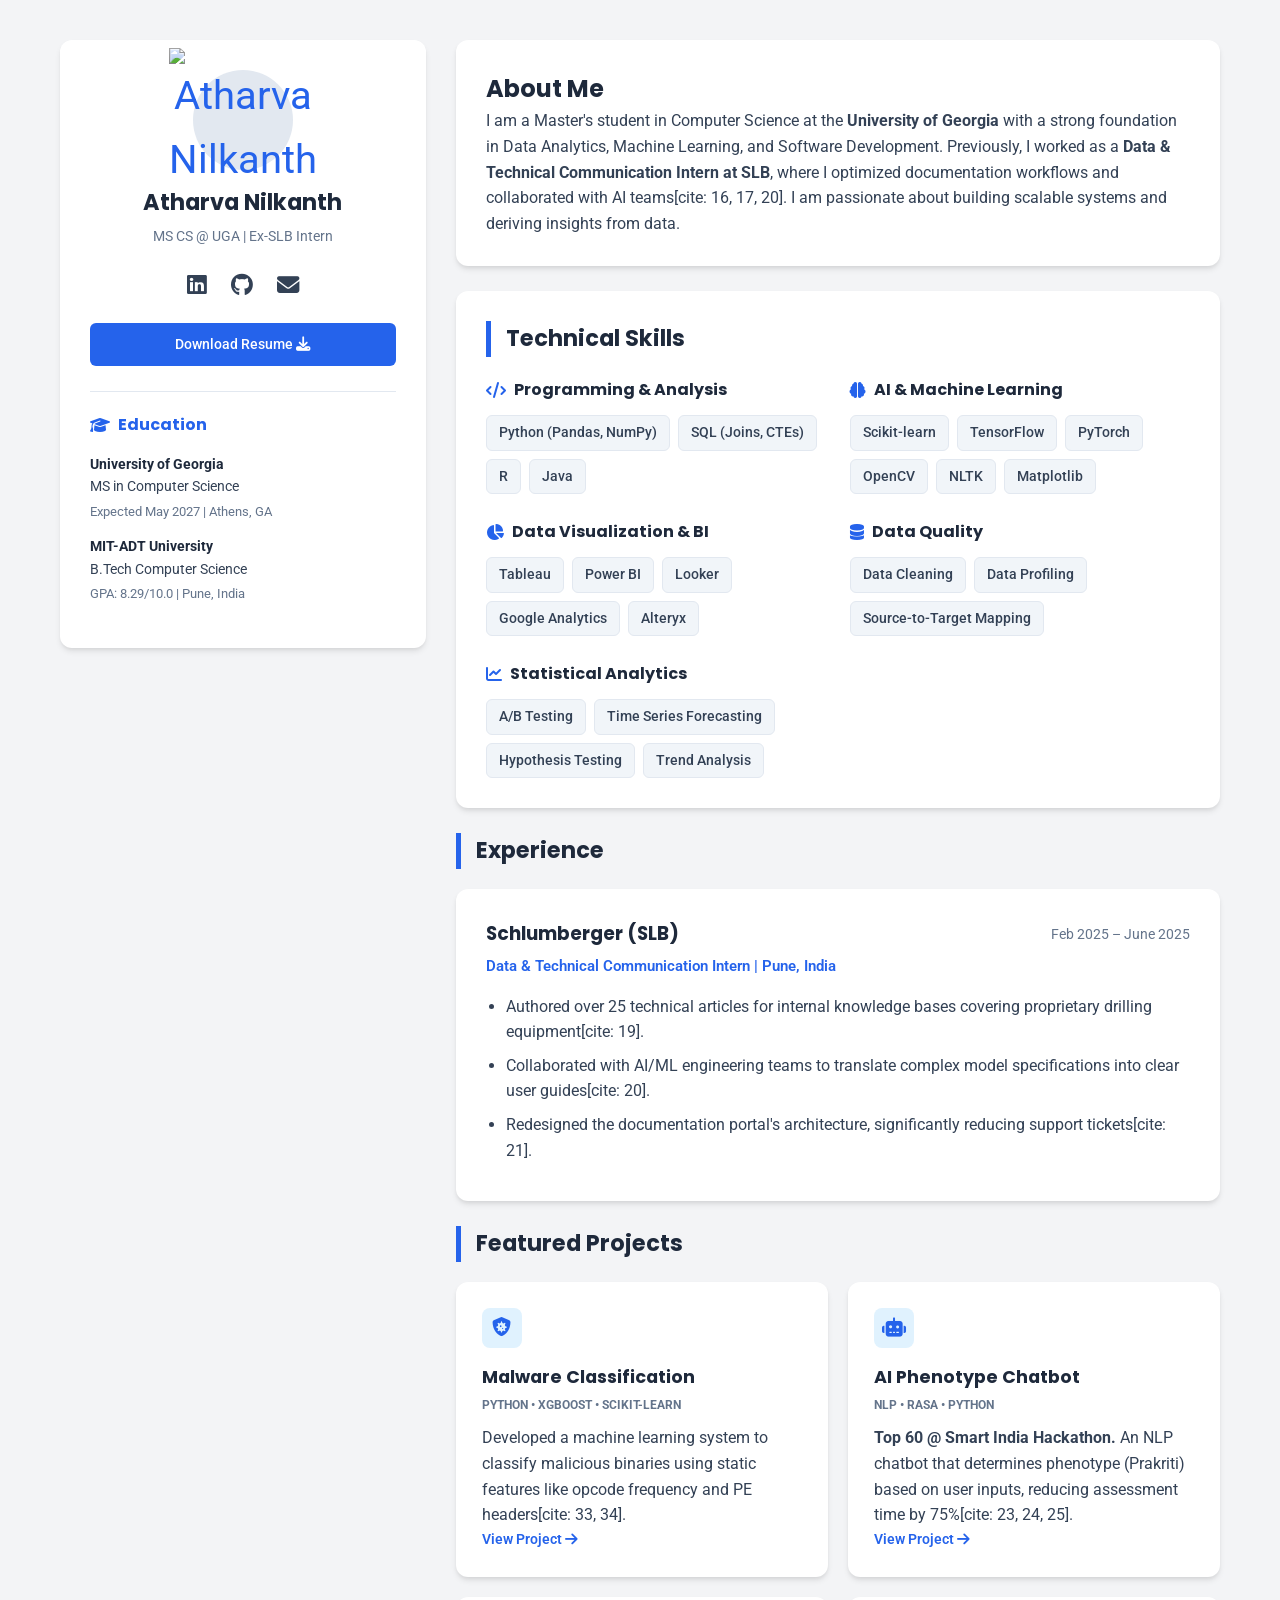
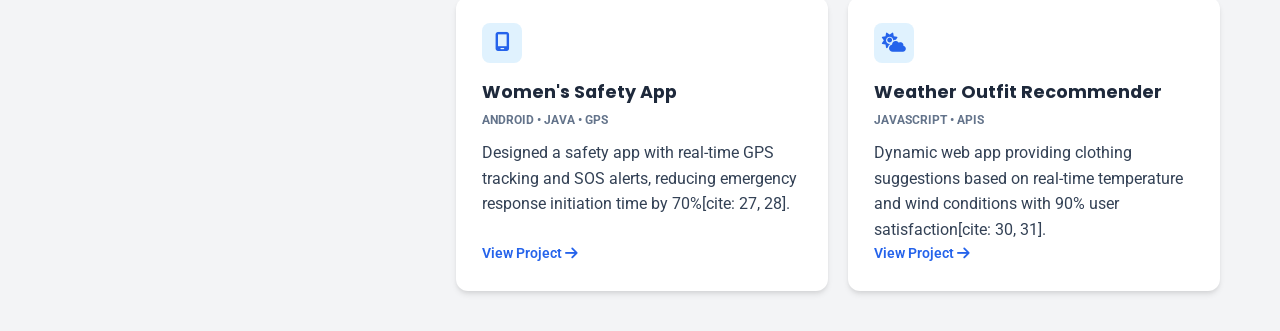
==== index.html @ 00d4e9c2 "Update index.html" ====
<!DOCTYPE html>
<html lang="en">
<head>
    <meta charset="UTF-8">
    <meta name="viewport" content="width=device-width, initial-scale=1.0">
    <title>Atharva Nilkanth | Portfolio</title>
    <link rel="stylesheet" href="style.css">
    <link href="https://fonts.googleapis.com/css2?family=Poppins:wght@400;600;700&family=Roboto:wght@300;400;500&display=swap" rel="stylesheet">
    <link rel="stylesheet" href="https://cdnjs.cloudflare.com/ajax/libs/font-awesome/6.4.0/css/all.min.css">
</head>
<body>

    <div class="main-wrapper">
        
        <aside class="sidebar">
            <div class="profile-header">
                <div class="profile-img-container">
                    <img src="profile.jpg" alt="Atharva Nilkanth">
                </div>
                
                <h1>Atharva Nilkanth</h1>
                <p class="tagline">MS CS @ UGA | Ex-SLB Intern</p>
                
                <div class="social-links">
                    <a href="https://linkedin.com/in/atharva-nilkanth" target="_blank"><i class="fa-brands fa-linkedin"></i></a>
                    <a href="https://github.com/atharvanilkanth" target="_blank"><i class="fa-brands fa-github"></i></a>
                    <a href="mailto:atharvanilkanth@gmail.com"><i class="fa-solid fa-envelope"></i></a>
                </div>
                
                <a href="resume.pdf" class="btn btn-primary" target="_blank">Download Resume <i class="fa-solid fa-download"></i></a>
            </div>

            <div class="sidebar-section">
                <h3><i class="fa-solid fa-graduation-cap"></i> Education</h3>
                <div class="edu-item">
                    <strong>University of Georgia</strong>
                    <p>MS in Computer Science</p>
                    <small>Expected May 2027 | Athens, GA</small>
                </div>
                <div class="edu-item">
                    <strong>MIT-ADT University</strong>
                    <p>B.Tech Computer Science</p>
                    <small>GPA: 8.29/10.0 | Pune, India</small>
                </div>
            </div>
        </aside>

        <main class="content">
            
            <section id="about" class="card">
                <h2>About Me</h2>
                <p>
                    I am a Master's student in Computer Science at the <strong>University of Georgia</strong> with a strong foundation in Data Analytics, Machine Learning, and Software Development. 
                    Previously, I worked as a <strong>Data & Technical Communication Intern at SLB</strong>, where I optimized documentation workflows and collaborated with AI teams[cite: 16, 17, 20].
                    I am passionate about building scalable systems and deriving insights from data.
                </p>
            </section>

            <section id="skills" class="card">
                <h2 class="section-heading">Technical Skills</h2>
                <div class="skills-grid">
                    
                    <div class="skill-group">
                        <h3><i class="fa-solid fa-code"></i> Programming & Analysis</h3>
                        <div class="skill-tags">
                            <span>Python (Pandas, NumPy)</span>
                            <span>SQL (Joins, CTEs)</span>
                            <span>R</span>
                            <span>Java</span>
                        </div>
                    </div>

                    <div class="skill-group">
                        <h3><i class="fa-solid fa-brain"></i> AI & Machine Learning</h3>
                        <div class="skill-tags">
                            <span>Scikit-learn</span>
                            <span>TensorFlow</span>
                            <span>PyTorch</span>
                            <span>OpenCV</span>
                            <span>NLTK</span>
                            <span>Matplotlib</span>
                        </div>
                    </div>

                    <div class="skill-group">
                        <h3><i class="fa-solid fa-chart-pie"></i> Data Visualization & BI</h3>
                        <div class="skill-tags">
                            <span>Tableau</span>
                            <span>Power BI</span>
                            <span>Looker</span>
                            <span>Google Analytics</span>
                            <span>Alteryx</span>
                        </div>
                    </div>

                    <div class="skill-group">
                        <h3><i class="fa-solid fa-database"></i> Data Quality</h3>
                        <div class="skill-tags">
                            <span>Data Cleaning</span>
                            <span>Data Profiling</span>
                            <span>Source-to-Target Mapping</span>
                        </div>
                    </div>

                    <div class="skill-group">
                        <h3><i class="fa-solid fa-chart-line"></i> Statistical Analytics</h3>
                        <div class="skill-tags">
                            <span>A/B Testing</span>
                            <span>Time Series Forecasting</span>
                            <span>Hypothesis Testing</span>
                            <span>Trend Analysis</span>
                        </div>
                    </div>

                </div>
            </section>

            <section id="experience">
                <h2 class="section-heading">Experience</h2>
                <div class="card experience-card">
                    <div class="exp-header">
                        <h3>Schlumberger (SLB)</h3>
                        <span class="date">Feb 2025 – June 2025</span>
                    </div>
                    <p class="role">Data & Technical Communication Intern | Pune, India</p>
                    <ul class="exp-list">
                        <li>Authored over 25 technical articles for internal knowledge bases covering proprietary drilling equipment[cite: 19].</li>
                        <li>Collaborated with AI/ML engineering teams to translate complex model specifications into clear user guides[cite: 20].</li>
                        <li>Redesigned the documentation portal's architecture, significantly reducing support tickets[cite: 21].</li>
                    </ul>
                </div>
            </section>

            <section id="projects">
                <h2 class="section-heading">Featured Projects</h2>
                <div class="projects-grid">
                    
                    <div class="card project-card">
                        <div class="project-icon"><i class="fa-solid fa-shield-virus"></i></div>
                        <h3>Malware Classification</h3>
                        <p class="tech">Python • XGBoost • Scikit-Learn</p>
                        <p>Developed a machine learning system to classify malicious binaries using static features like opcode frequency and PE headers[cite: 33, 34].</p>
                        <a href="https://github.com/atharvanilkanth" target="_blank" class="project-link">View Project <i class="fa-solid fa-arrow-right"></i></a>
                    </div>

                    <div class="card project-card">
                        <div class="project-icon"><i class="fa-solid fa-robot"></i></div>
                        <h3>AI Phenotype Chatbot</h3>
                        <p class="tech">NLP • RASA • Python</p>
                        <p><strong>Top 60 @ Smart India Hackathon.</strong> An NLP chatbot that determines phenotype (Prakriti) based on user inputs, reducing assessment time by 75%[cite: 23, 24, 25].</p>
                        <a href="https://github.com/atharvanilkanth" target="_blank" class="project-link">View Project <i class="fa-solid fa-arrow-right"></i></a>
                    </div>

                    <div class="card project-card">
                        <div class="project-icon"><i class="fa-solid fa-mobile-screen"></i></div>
                        <h3>Women's Safety App</h3>
                        <p class="tech">Android • Java • GPS</p>
                        <p>Designed a safety app with real-time GPS tracking and SOS alerts, reducing emergency response initiation time by 70%[cite: 27, 28].</p>
                        <a href="https://github.com/atharvanilkanth" target="_blank" class="project-link">View Project <i class="fa-solid fa-arrow-right"></i></a>
                    </div>

                    <div class="card project-card">
                        <div class="project-icon"><i class="fa-solid fa-cloud-sun"></i></div>
                        <h3>Weather Outfit Recommender</h3>
                        <p class="tech">JavaScript • APIs</p>
                        <p>Dynamic web app providing clothing suggestions based on real-time temperature and wind conditions with 90% user satisfaction[cite: 30, 31].</p>
                        <a href="https://github.com/atharvanilkanth" target="_blank" class="project-link">View Project <i class="fa-solid fa-arrow-right"></i></a>
                    </div>

                </div>
            </section>

        </main>
    </div>

</body>
</html>
---- style.css ----
/* --- RESET & VARIABLES --- */
:root {
    --primary: #2563eb;       /* Professional Blue */
    --secondary: #1e293b;     /* Dark Slate Text */
    --bg-body: #f3f4f6;       /* Light Grey Background */
    --bg-card: #ffffff;       /* White Cards */
    --text-main: #334155;     /* Dark Grey Text */
    --text-light: #64748b;    /* Light Grey Text */
    --shadow: 0 4px 6px -1px rgba(0, 0, 0, 0.1), 0 2px 4px -1px rgba(0, 0, 0, 0.06);
}

* { margin: 0; padding: 0; box-sizing: border-box; }

body {
    font-family: 'Roboto', sans-serif;
    background-color: var(--bg-body);
    color: var(--text-main);
    line-height: 1.6;
}

h1, h2, h3 { font-family: 'Poppins', sans-serif; color: var(--secondary); }

/* --- LAYOUT --- */
.main-wrapper {
    display: flex;
    max-width: 1200px;
    margin: 40px auto;
    gap: 30px;
    padding: 0 20px;
}

/* --- SIDEBAR --- */
.sidebar {
    flex: 1;
    min-width: 280px;
    background: var(--bg-card);
    padding: 30px;
    border-radius: 12px;
    box-shadow: var(--shadow);
    height: fit-content;
    text-align: center;
    position: sticky; top: 40px;
}

.profile-img-container {
    width: 100px; height: 100px;
    background: #e2e8f0; border-radius: 50%;
    margin: 0 auto 15px;
    display: flex; align-items: center; justify-content: center;
    font-size: 2.5rem; color: var(--primary);
}

.sidebar h1 { font-size: 1.4rem; margin-bottom: 5px; }
.tagline { color: var(--text-light); font-size: 0.85rem; margin-bottom: 20px; }

.social-links { margin-bottom: 20px; }
.social-links a { color: var(--text-main); font-size: 1.4rem; margin: 0 10px; transition: 0.3s; }
.social-links a:hover { color: var(--primary); }

.btn-primary {
    display: inline-block; background: var(--primary); color: white;
    padding: 10px 20px; border-radius: 6px; text-decoration: none;
    font-weight: 500; font-size: 0.9rem; width: 100%; transition: 0.3s;
}
.btn-primary:hover { background: #1d4ed8; }

.sidebar-section { margin-top: 25px; text-align: left; border-top: 1px solid #e2e8f0; padding-top: 20px; }
.sidebar-section h3 { font-size: 1rem; margin-bottom: 15px; display: flex; align-items: center; gap: 8px; color: var(--primary); }

.edu-item { margin-bottom: 12px; }
.edu-item strong { display: block; color: var(--secondary); font-size: 0.9rem; }
.edu-item p { font-size: 0.85rem; margin-bottom: 0; }
.edu-item small { color: var(--text-light); font-size: 0.8rem; }

/* --- MAIN CONTENT --- */
.content { flex: 2.5; display: flex; flex-direction: column; gap: 25px; }

.card {
    background: var(--bg-card); padding: 30px;
    border-radius: 12px; box-shadow: var(--shadow);
}

.section-heading {
    font-size: 1.4rem; margin-bottom: 20px;
    border-left: 5px solid var(--primary); padding-left: 15px;
}

/* --- NEW SKILLS GRID --- */
.skills-grid {
    display: grid;
    grid-template-columns: repeat(auto-fit, minmax(280px, 1fr));
    gap: 25px;
}

.skill-group h3 { font-size: 1rem; margin-bottom: 12px; display: flex; align-items: center; gap: 8px; color: var(--secondary); }
.skill-group h3 i { color: var(--primary); }

.skill-tags { display: flex; flex-wrap: wrap; gap: 8px; }
.skill-tags span {
    background: #f1f5f9;
    color: #334155;
    padding: 6px 12px;
    border-radius: 6px;
    font-size: 0.85rem;
    font-weight: 500;
    border: 1px solid #e2e8f0;
}

/* EXPERIENCE */
.exp-header { display: flex; justify-content: space-between; align-items: center; margin-bottom: 5px; }
.role { color: var(--primary); font-weight: 600; font-size: 0.95rem; margin-bottom: 15px; }
.exp-list { padding-left: 20px; color: var(--text-main); }
.exp-list li { margin-bottom: 8px; }
.date { font-size: 0.9rem; color: var(--text-light); }

/* PROJECTS */
.projects-grid { display: grid; grid-template-columns: repeat(auto-fit, minmax(280px, 1fr)); gap: 20px; }
.project-card {
    padding: 25px; display: flex; flex-direction: column;
    align-items: flex-start; transition: transform 0.3s ease;
    border: 1px solid transparent;
}
.project-card:hover { transform: translateY(-3px); border-color: var(--primary); }
.project-icon {
    width: 40px; height: 40px; background: #e0f2fe;
    color: var(--primary); border-radius: 8px;
    display: flex; align-items: center; justify-content: center;
    font-size: 1.2rem; margin-bottom: 15px;
}
.project-card h3 { font-size: 1.1rem; margin-bottom: 5px; }
.project-card .tech { font-size: 0.75rem; color: var(--text-light); text-transform: uppercase; font-weight: bold; margin-bottom: 10px; }
.project-link { font-size: 0.9rem; color: var(--primary); text-decoration: none; font-weight: 600; margin-top: auto; }
.project-link:hover { text-decoration: underline; }

/* RESPONSIVE */
@media (max-width: 768px) {
    .main-wrapper { flex-direction: column; margin: 20px; }
    .sidebar { position: relative; }
    .exp-header { flex-direction: column; align-items: flex-start; }
}
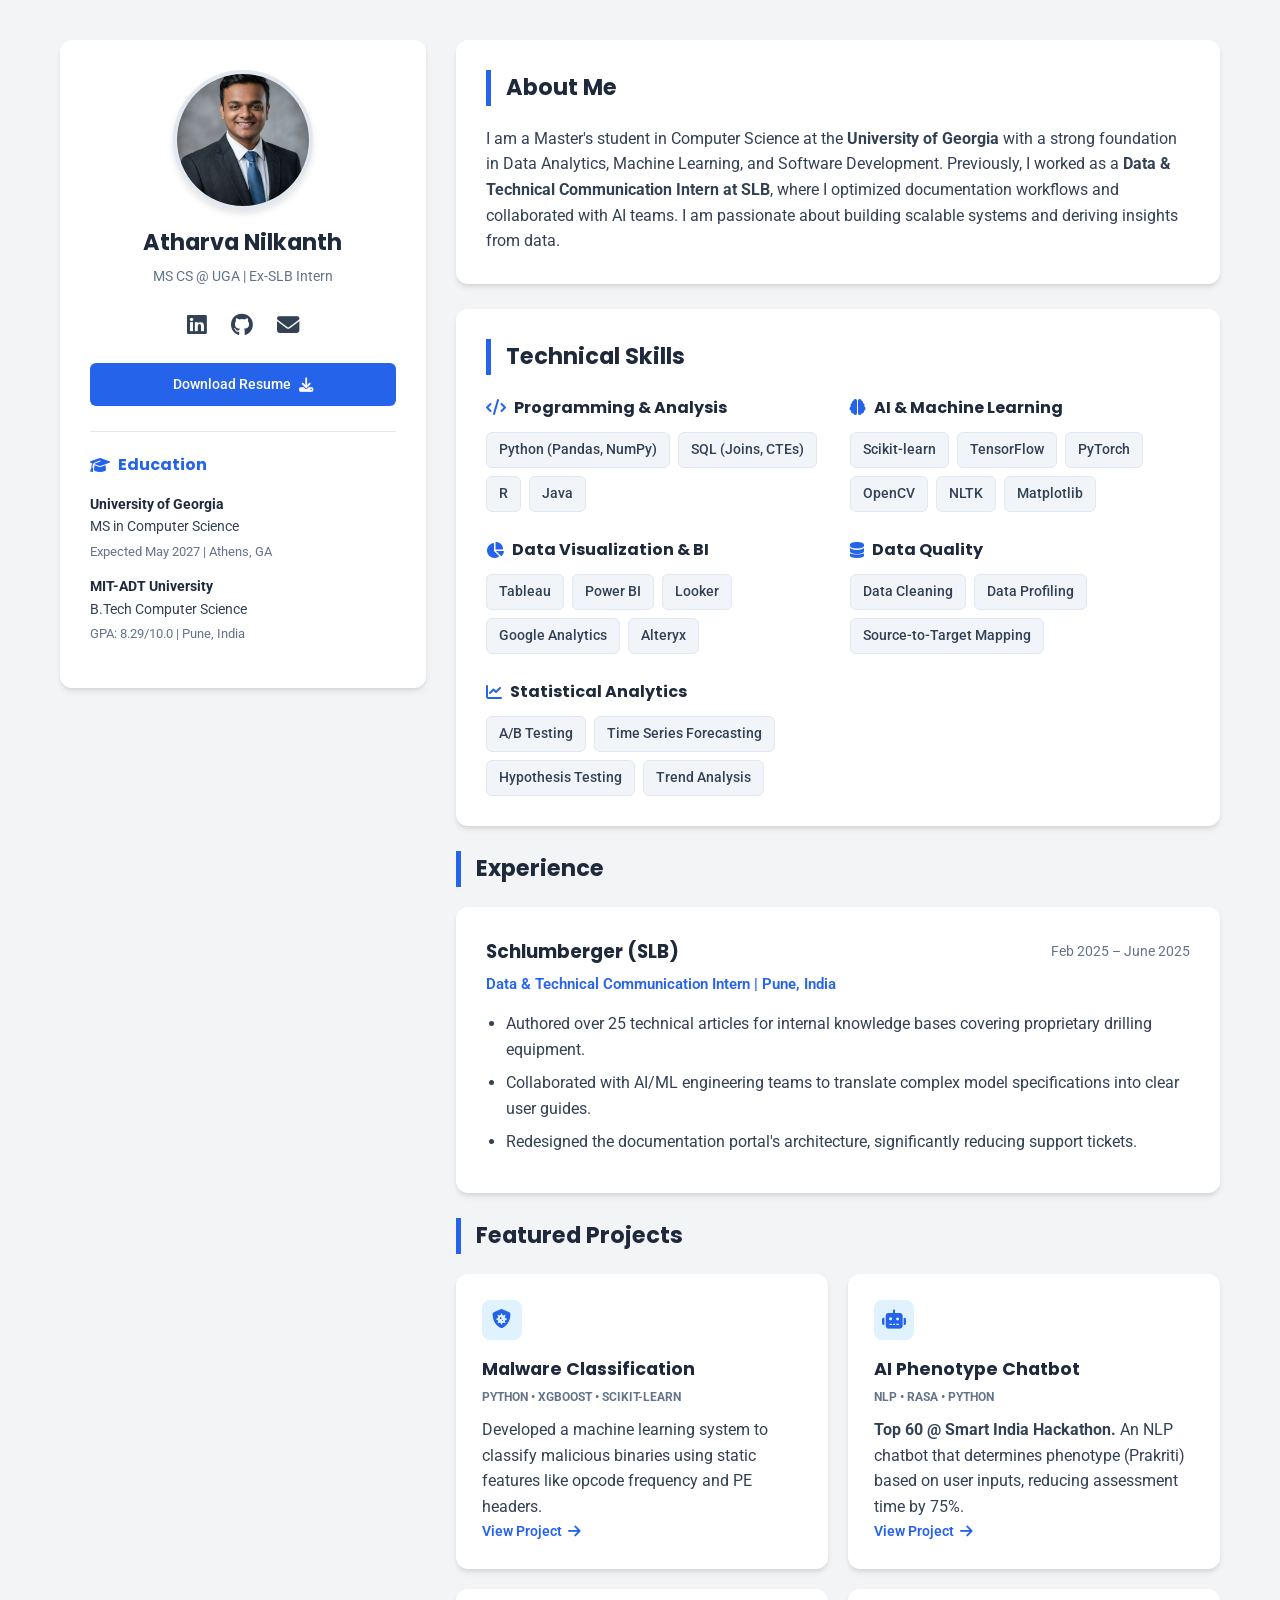
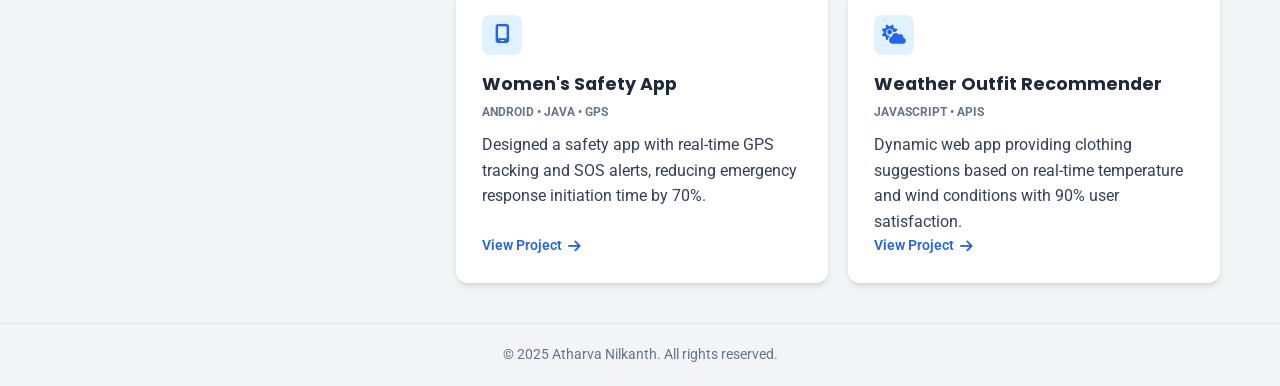
==== commit 7ea2e10b: "Modernize site: accessibility, semantics, CSS variables, responsive layout, remove citation artifact" ====
--- a/index.html
+++ b/index.html
@@ -3,35 +3,48 @@
 <head>
     <meta charset="UTF-8">
     <meta name="viewport" content="width=device-width, initial-scale=1.0">
+    <meta name="description" content="Atharva Nilkanth – MS CS student at UGA with expertise in Data Analytics, Machine Learning, and Software Development.">
     <title>Atharva Nilkanth | Portfolio</title>
     <link rel="stylesheet" href="style.css">
+    <link rel="preconnect" href="https://fonts.googleapis.com">
+    <link rel="preconnect" href="https://fonts.gstatic.com" crossorigin>
     <link href="https://fonts.googleapis.com/css2?family=Poppins:wght@400;600;700&family=Roboto:wght@300;400;500&display=swap" rel="stylesheet">
     <link rel="stylesheet" href="https://cdnjs.cloudflare.com/ajax/libs/font-awesome/6.4.0/css/all.min.css">
 </head>
 <body>
 
+    <a href="#main-content" class="skip-link">Skip to main content</a>
+
     <div class="main-wrapper">
-        
-        <aside class="sidebar">
+
+        <aside class="sidebar" aria-label="Profile and education">
             <div class="profile-header">
                 <div class="profile-img-container">
-                    <img src="profile.jpg" alt="Atharva Nilkanth">
-                </div>
-                
+                    <img src="profile.jpg" alt="Atharva Nilkanth – profile photo">
+                </div>
+
                 <h1>Atharva Nilkanth</h1>
                 <p class="tagline">MS CS @ UGA | Ex-SLB Intern</p>
-                
+
                 <div class="social-links">
-                    <a href="https://linkedin.com/in/atharva-nilkanth" target="_blank"><i class="fa-brands fa-linkedin"></i></a>
-                    <a href="https://github.com/atharvanilkanth" target="_blank"><i class="fa-brands fa-github"></i></a>
-                    <a href="mailto:atharvanilkanth@gmail.com"><i class="fa-solid fa-envelope"></i></a>
-                </div>
-                
-                <a href="resume.pdf" class="btn btn-primary" target="_blank">Download Resume <i class="fa-solid fa-download"></i></a>
+                    <a href="https://linkedin.com/in/atharva-nilkanth" target="_blank" rel="noopener noreferrer" aria-label="LinkedIn profile">
+                        <i class="fa-brands fa-linkedin" aria-hidden="true"></i>
+                    </a>
+                    <a href="https://github.com/atharvanilkanth" target="_blank" rel="noopener noreferrer" aria-label="GitHub profile">
+                        <i class="fa-brands fa-github" aria-hidden="true"></i>
+                    </a>
+                    <a href="mailto:atharvanilkanth@gmail.com" aria-label="Send email to atharvanilkanth@gmail.com">
+                        <i class="fa-solid fa-envelope" aria-hidden="true"></i>
+                    </a>
+                </div>
+
+                <a href="resume.pdf" class="btn btn-primary" target="_blank" rel="noopener noreferrer">
+                    Download Resume <i class="fa-solid fa-download" aria-hidden="true"></i>
+                </a>
             </div>
 
             <div class="sidebar-section">
-                <h3><i class="fa-solid fa-graduation-cap"></i> Education</h3>
+                <h2><i class="fa-solid fa-graduation-cap" aria-hidden="true"></i> Education</h2>
                 <div class="edu-item">
                     <strong>University of Georgia</strong>
                     <p>MS in Computer Science</p>
@@ -45,23 +58,25 @@
             </div>
         </aside>
 
-        <main class="content">
-            
-            <section id="about" class="card">
-                <h2>About Me</h2>
+        <main class="content" id="main-content">
+
+            <section id="about" class="card" aria-labelledby="about-heading">
+                <h2 id="about-heading" class="section-heading">About Me</h2>
                 <p>
-                    I am a Master's student in Computer Science at the <strong>University of Georgia</strong> with a strong foundation in Data Analytics, Machine Learning, and Software Development. 
-                    Previously, I worked as a <strong>Data & Technical Communication Intern at SLB</strong>, where I optimized documentation workflows and collaborated with AI teams[cite: 16, 17, 20].
+                    I am a Master's student in Computer Science at the <strong>University of Georgia</strong> with a strong
+                    foundation in Data Analytics, Machine Learning, and Software Development.
+                    Previously, I worked as a <strong>Data &amp; Technical Communication Intern at SLB</strong>, where I
+                    optimized documentation workflows and collaborated with AI teams.
                     I am passionate about building scalable systems and deriving insights from data.
                 </p>
             </section>
 
-            <section id="skills" class="card">
-                <h2 class="section-heading">Technical Skills</h2>
+            <section id="skills" class="card" aria-labelledby="skills-heading">
+                <h2 id="skills-heading" class="section-heading">Technical Skills</h2>
                 <div class="skills-grid">
-                    
-                    <div class="skill-group">
-                        <h3><i class="fa-solid fa-code"></i> Programming & Analysis</h3>
+
+                    <div class="skill-group">
+                        <h3><i class="fa-solid fa-code" aria-hidden="true"></i> Programming &amp; Analysis</h3>
                         <div class="skill-tags">
                             <span>Python (Pandas, NumPy)</span>
                             <span>SQL (Joins, CTEs)</span>
@@ -71,7 +86,7 @@
                     </div>
 
                     <div class="skill-group">
-                        <h3><i class="fa-solid fa-brain"></i> AI & Machine Learning</h3>
+                        <h3><i class="fa-solid fa-brain" aria-hidden="true"></i> AI &amp; Machine Learning</h3>
                         <div class="skill-tags">
                             <span>Scikit-learn</span>
                             <span>TensorFlow</span>
@@ -83,7 +98,7 @@
                     </div>
 
                     <div class="skill-group">
-                        <h3><i class="fa-solid fa-chart-pie"></i> Data Visualization & BI</h3>
+                        <h3><i class="fa-solid fa-chart-pie" aria-hidden="true"></i> Data Visualization &amp; BI</h3>
                         <div class="skill-tags">
                             <span>Tableau</span>
                             <span>Power BI</span>
@@ -94,7 +109,7 @@
                     </div>
 
                     <div class="skill-group">
-                        <h3><i class="fa-solid fa-database"></i> Data Quality</h3>
+                        <h3><i class="fa-solid fa-database" aria-hidden="true"></i> Data Quality</h3>
                         <div class="skill-tags">
                             <span>Data Cleaning</span>
                             <span>Data Profiling</span>
@@ -103,7 +118,7 @@
                     </div>
 
                     <div class="skill-group">
-                        <h3><i class="fa-solid fa-chart-line"></i> Statistical Analytics</h3>
+                        <h3><i class="fa-solid fa-chart-line" aria-hidden="true"></i> Statistical Analytics</h3>
                         <div class="skill-tags">
                             <span>A/B Testing</span>
                             <span>Time Series Forecasting</span>
@@ -115,56 +130,64 @@
                 </div>
             </section>
 
-            <section id="experience">
-                <h2 class="section-heading">Experience</h2>
+            <section id="experience" aria-labelledby="experience-heading">
+                <h2 id="experience-heading" class="section-heading">Experience</h2>
                 <div class="card experience-card">
                     <div class="exp-header">
                         <h3>Schlumberger (SLB)</h3>
                         <span class="date">Feb 2025 – June 2025</span>
                     </div>
-                    <p class="role">Data & Technical Communication Intern | Pune, India</p>
+                    <p class="role">Data &amp; Technical Communication Intern | Pune, India</p>
                     <ul class="exp-list">
-                        <li>Authored over 25 technical articles for internal knowledge bases covering proprietary drilling equipment[cite: 19].</li>
-                        <li>Collaborated with AI/ML engineering teams to translate complex model specifications into clear user guides[cite: 20].</li>
-                        <li>Redesigned the documentation portal's architecture, significantly reducing support tickets[cite: 21].</li>
+                        <li>Authored over 25 technical articles for internal knowledge bases covering proprietary drilling equipment.</li>
+                        <li>Collaborated with AI/ML engineering teams to translate complex model specifications into clear user guides.</li>
+                        <li>Redesigned the documentation portal's architecture, significantly reducing support tickets.</li>
                     </ul>
                 </div>
             </section>
 
-            <section id="projects">
-                <h2 class="section-heading">Featured Projects</h2>
+            <section id="projects" aria-labelledby="projects-heading">
+                <h2 id="projects-heading" class="section-heading">Featured Projects</h2>
                 <div class="projects-grid">
-                    
-                    <div class="card project-card">
-                        <div class="project-icon"><i class="fa-solid fa-shield-virus"></i></div>
+
+                    <div class="card project-card">
+                        <div class="project-icon" aria-hidden="true"><i class="fa-solid fa-shield-virus"></i></div>
                         <h3>Malware Classification</h3>
                         <p class="tech">Python • XGBoost • Scikit-Learn</p>
-                        <p>Developed a machine learning system to classify malicious binaries using static features like opcode frequency and PE headers[cite: 33, 34].</p>
-                        <a href="https://github.com/atharvanilkanth" target="_blank" class="project-link">View Project <i class="fa-solid fa-arrow-right"></i></a>
-                    </div>
-
-                    <div class="card project-card">
-                        <div class="project-icon"><i class="fa-solid fa-robot"></i></div>
+                        <p>Developed a machine learning system to classify malicious binaries using static features like opcode frequency and PE headers.</p>
+                        <a href="https://github.com/atharvanilkanth" target="_blank" rel="noopener noreferrer" class="project-link">
+                            View Project <i class="fa-solid fa-arrow-right" aria-hidden="true"></i>
+                        </a>
+                    </div>
+
+                    <div class="card project-card">
+                        <div class="project-icon" aria-hidden="true"><i class="fa-solid fa-robot"></i></div>
                         <h3>AI Phenotype Chatbot</h3>
                         <p class="tech">NLP • RASA • Python</p>
-                        <p><strong>Top 60 @ Smart India Hackathon.</strong> An NLP chatbot that determines phenotype (Prakriti) based on user inputs, reducing assessment time by 75%[cite: 23, 24, 25].</p>
-                        <a href="https://github.com/atharvanilkanth" target="_blank" class="project-link">View Project <i class="fa-solid fa-arrow-right"></i></a>
-                    </div>
-
-                    <div class="card project-card">
-                        <div class="project-icon"><i class="fa-solid fa-mobile-screen"></i></div>
+                        <p><strong>Top 60 @ Smart India Hackathon.</strong> An NLP chatbot that determines phenotype (Prakriti) based on user inputs, reducing assessment time by 75%.</p>
+                        <a href="https://github.com/atharvanilkanth" target="_blank" rel="noopener noreferrer" class="project-link">
+                            View Project <i class="fa-solid fa-arrow-right" aria-hidden="true"></i>
+                        </a>
+                    </div>
+
+                    <div class="card project-card">
+                        <div class="project-icon" aria-hidden="true"><i class="fa-solid fa-mobile-screen"></i></div>
                         <h3>Women's Safety App</h3>
                         <p class="tech">Android • Java • GPS</p>
-                        <p>Designed a safety app with real-time GPS tracking and SOS alerts, reducing emergency response initiation time by 70%[cite: 27, 28].</p>
-                        <a href="https://github.com/atharvanilkanth" target="_blank" class="project-link">View Project <i class="fa-solid fa-arrow-right"></i></a>
-                    </div>
-
-                    <div class="card project-card">
-                        <div class="project-icon"><i class="fa-solid fa-cloud-sun"></i></div>
+                        <p>Designed a safety app with real-time GPS tracking and SOS alerts, reducing emergency response initiation time by 70%.</p>
+                        <a href="https://github.com/atharvanilkanth" target="_blank" rel="noopener noreferrer" class="project-link">
+                            View Project <i class="fa-solid fa-arrow-right" aria-hidden="true"></i>
+                        </a>
+                    </div>
+
+                    <div class="card project-card">
+                        <div class="project-icon" aria-hidden="true"><i class="fa-solid fa-cloud-sun"></i></div>
                         <h3>Weather Outfit Recommender</h3>
                         <p class="tech">JavaScript • APIs</p>
-                        <p>Dynamic web app providing clothing suggestions based on real-time temperature and wind conditions with 90% user satisfaction[cite: 30, 31].</p>
-                        <a href="https://github.com/atharvanilkanth" target="_blank" class="project-link">View Project <i class="fa-solid fa-arrow-right"></i></a>
+                        <p>Dynamic web app providing clothing suggestions based on real-time temperature and wind conditions with 90% user satisfaction.</p>
+                        <a href="https://github.com/atharvanilkanth" target="_blank" rel="noopener noreferrer" class="project-link">
+                            View Project <i class="fa-solid fa-arrow-right" aria-hidden="true"></i>
+                        </a>
                     </div>
 
                 </div>
@@ -173,5 +196,9 @@
         </main>
     </div>
 
+    <footer>
+        <p>&copy; 2025 Atharva Nilkanth. All rights reserved.</p>
+    </footer>
+
 </body>
 </html>
--- a/style.css
+++ b/style.css
@@ -1,16 +1,46 @@
 /* --- RESET & VARIABLES --- */
 :root {
-    --primary: #2563eb;       /* Professional Blue */
-    --secondary: #1e293b;     /* Dark Slate Text */
-    --bg-body: #f3f4f6;       /* Light Grey Background */
-    --bg-card: #ffffff;       /* White Cards */
-    --text-main: #334155;     /* Dark Grey Text */
-    --text-light: #64748b;    /* Light Grey Text */
+    --primary: #2563eb;
+    --primary-dark: #1d4ed8;
+    --secondary: #1e293b;
+    --bg-body: #f3f4f6;
+    --bg-card: #ffffff;
+    --bg-tag: #f1f5f9;
+    --text-main: #334155;
+    --text-light: #64748b;
+    --border-color: #e2e8f0;
+    --accent-light: #e0f2fe;
     --shadow: 0 4px 6px -1px rgba(0, 0, 0, 0.1), 0 2px 4px -1px rgba(0, 0, 0, 0.06);
-}
-
-* { margin: 0; padding: 0; box-sizing: border-box; }
-
+    --shadow-hover: 0 10px 15px -3px rgba(0, 0, 0, 0.1), 0 4px 6px -2px rgba(0, 0, 0, 0.05);
+    --radius: 12px;
+    --transition: 0.2s ease;
+}
+
+*, *::before, *::after {
+    margin: 0;
+    padding: 0;
+    box-sizing: border-box;
+}
+
+/* --- SKIP LINK --- */
+.skip-link {
+    position: absolute;
+    top: -100%;
+    left: 1rem;
+    padding: 0.5rem 1rem;
+    background: var(--primary);
+    color: #fff;
+    border-radius: 0 0 var(--radius) var(--radius);
+    font-weight: 600;
+    text-decoration: none;
+    z-index: 100;
+    transition: top var(--transition);
+}
+.skip-link:focus {
+    top: 0;
+}
+
+/* --- BASE --- */
 body {
     font-family: 'Roboto', sans-serif;
     background-color: var(--bg-body);
@@ -18,7 +48,18 @@
     line-height: 1.6;
 }
 
-h1, h2, h3 { font-family: 'Poppins', sans-serif; color: var(--secondary); }
+h1, h2, h3 {
+    font-family: 'Poppins', sans-serif;
+    color: var(--secondary);
+}
+
+/* --- FOCUS STATES (keyboard navigation) --- */
+a:focus-visible,
+button:focus-visible {
+    outline: 3px solid var(--primary);
+    outline-offset: 3px;
+    border-radius: 4px;
+}
 
 /* --- LAYOUT --- */
 .main-wrapper {
@@ -35,106 +76,315 @@
     min-width: 280px;
     background: var(--bg-card);
     padding: 30px;
-    border-radius: 12px;
+    border-radius: var(--radius);
     box-shadow: var(--shadow);
     height: fit-content;
     text-align: center;
-    position: sticky; top: 40px;
+    position: sticky;
+    top: 40px;
 }
 
 .profile-img-container {
-    width: 100px; height: 100px;
-    background: #e2e8f0; border-radius: 50%;
+    width: 140px;
+    height: 140px;
     margin: 0 auto 15px;
-    display: flex; align-items: center; justify-content: center;
-    font-size: 2.5rem; color: var(--primary);
-}
-
-.sidebar h1 { font-size: 1.4rem; margin-bottom: 5px; }
-.tagline { color: var(--text-light); font-size: 0.85rem; margin-bottom: 20px; }
-
-.social-links { margin-bottom: 20px; }
-.social-links a { color: var(--text-main); font-size: 1.4rem; margin: 0 10px; transition: 0.3s; }
-.social-links a:hover { color: var(--primary); }
+    border-radius: 50%;
+    overflow: hidden;
+    border: 4px solid var(--border-color);
+    box-shadow: 0 4px 6px rgba(0, 0, 0, 0.1);
+}
+
+.profile-img-container img {
+    width: 100%;
+    height: 100%;
+    object-fit: cover;
+    display: block;
+}
+
+.sidebar h1 {
+    font-size: 1.4rem;
+    margin-bottom: 5px;
+}
+
+.tagline {
+    color: var(--text-light);
+    font-size: 0.85rem;
+    margin-bottom: 20px;
+}
+
+.social-links {
+    margin-bottom: 20px;
+}
+
+.social-links a {
+    color: var(--text-main);
+    font-size: 1.4rem;
+    margin: 0 10px;
+    display: inline-block;
+    transition: color var(--transition), transform var(--transition);
+}
+
+.social-links a:hover {
+    color: var(--primary);
+    transform: translateY(-2px);
+}
 
 .btn-primary {
-    display: inline-block; background: var(--primary); color: white;
-    padding: 10px 20px; border-radius: 6px; text-decoration: none;
-    font-weight: 500; font-size: 0.9rem; width: 100%; transition: 0.3s;
-}
-.btn-primary:hover { background: #1d4ed8; }
-
-.sidebar-section { margin-top: 25px; text-align: left; border-top: 1px solid #e2e8f0; padding-top: 20px; }
-.sidebar-section h3 { font-size: 1rem; margin-bottom: 15px; display: flex; align-items: center; gap: 8px; color: var(--primary); }
-
-.edu-item { margin-bottom: 12px; }
-.edu-item strong { display: block; color: var(--secondary); font-size: 0.9rem; }
-.edu-item p { font-size: 0.85rem; margin-bottom: 0; }
-.edu-item small { color: var(--text-light); font-size: 0.8rem; }
+    display: inline-flex;
+    align-items: center;
+    justify-content: center;
+    gap: 8px;
+    background: var(--primary);
+    color: #fff;
+    padding: 10px 20px;
+    border-radius: 6px;
+    text-decoration: none;
+    font-weight: 500;
+    font-size: 0.9rem;
+    width: 100%;
+    transition: background var(--transition), box-shadow var(--transition);
+}
+
+.btn-primary:hover {
+    background: var(--primary-dark);
+    box-shadow: 0 4px 12px rgba(37, 99, 235, 0.3);
+}
+
+.sidebar-section {
+    margin-top: 25px;
+    text-align: left;
+    border-top: 1px solid var(--border-color);
+    padding-top: 20px;
+}
+
+.sidebar-section h2 {
+    font-size: 1rem;
+    margin-bottom: 15px;
+    display: flex;
+    align-items: center;
+    gap: 8px;
+    color: var(--primary);
+}
+
+.edu-item {
+    margin-bottom: 12px;
+}
+
+.edu-item strong {
+    display: block;
+    color: var(--secondary);
+    font-size: 0.9rem;
+}
+
+.edu-item p {
+    font-size: 0.85rem;
+    margin-bottom: 0;
+}
+
+.edu-item small {
+    color: var(--text-light);
+    font-size: 0.8rem;
+}
 
 /* --- MAIN CONTENT --- */
-.content { flex: 2.5; display: flex; flex-direction: column; gap: 25px; }
+.content {
+    flex: 2.5;
+    display: flex;
+    flex-direction: column;
+    gap: 25px;
+}
 
 .card {
-    background: var(--bg-card); padding: 30px;
-    border-radius: 12px; box-shadow: var(--shadow);
+    background: var(--bg-card);
+    padding: 30px;
+    border-radius: var(--radius);
+    box-shadow: var(--shadow);
 }
 
 .section-heading {
-    font-size: 1.4rem; margin-bottom: 20px;
-    border-left: 5px solid var(--primary); padding-left: 15px;
-}
-
-/* --- NEW SKILLS GRID --- */
+    font-size: 1.4rem;
+    margin-bottom: 20px;
+    border-left: 5px solid var(--primary);
+    padding-left: 15px;
+}
+
+/* --- SKILLS GRID --- */
 .skills-grid {
     display: grid;
     grid-template-columns: repeat(auto-fit, minmax(280px, 1fr));
     gap: 25px;
 }
 
-.skill-group h3 { font-size: 1rem; margin-bottom: 12px; display: flex; align-items: center; gap: 8px; color: var(--secondary); }
-.skill-group h3 i { color: var(--primary); }
-
-.skill-tags { display: flex; flex-wrap: wrap; gap: 8px; }
+.skill-group h3 {
+    font-size: 1rem;
+    margin-bottom: 12px;
+    display: flex;
+    align-items: center;
+    gap: 8px;
+    color: var(--secondary);
+}
+
+.skill-group h3 i {
+    color: var(--primary);
+}
+
+.skill-tags {
+    display: flex;
+    flex-wrap: wrap;
+    gap: 8px;
+}
+
 .skill-tags span {
-    background: #f1f5f9;
-    color: #334155;
+    background: var(--bg-tag);
+    color: var(--text-main);
     padding: 6px 12px;
     border-radius: 6px;
     font-size: 0.85rem;
     font-weight: 500;
-    border: 1px solid #e2e8f0;
-}
-
-/* EXPERIENCE */
-.exp-header { display: flex; justify-content: space-between; align-items: center; margin-bottom: 5px; }
-.role { color: var(--primary); font-weight: 600; font-size: 0.95rem; margin-bottom: 15px; }
-.exp-list { padding-left: 20px; color: var(--text-main); }
-.exp-list li { margin-bottom: 8px; }
-.date { font-size: 0.9rem; color: var(--text-light); }
-
-/* PROJECTS */
-.projects-grid { display: grid; grid-template-columns: repeat(auto-fit, minmax(280px, 1fr)); gap: 20px; }
+    border: 1px solid var(--border-color);
+}
+
+/* --- EXPERIENCE --- */
+.exp-header {
+    display: flex;
+    justify-content: space-between;
+    align-items: center;
+    margin-bottom: 5px;
+}
+
+.role {
+    color: var(--primary);
+    font-weight: 600;
+    font-size: 0.95rem;
+    margin-bottom: 15px;
+}
+
+.exp-list {
+    padding-left: 20px;
+    color: var(--text-main);
+}
+
+.exp-list li {
+    margin-bottom: 8px;
+}
+
+.date {
+    font-size: 0.9rem;
+    color: var(--text-light);
+}
+
+/* --- PROJECTS --- */
+.projects-grid {
+    display: grid;
+    grid-template-columns: repeat(auto-fit, minmax(280px, 1fr));
+    gap: 20px;
+}
+
 .project-card {
-    padding: 25px; display: flex; flex-direction: column;
-    align-items: flex-start; transition: transform 0.3s ease;
+    padding: 25px;
+    display: flex;
+    flex-direction: column;
+    align-items: flex-start;
+    transition: transform var(--transition), box-shadow var(--transition), border-color var(--transition);
     border: 1px solid transparent;
 }
-.project-card:hover { transform: translateY(-3px); border-color: var(--primary); }
+
+.project-card:hover {
+    transform: translateY(-3px);
+    border-color: var(--primary);
+    box-shadow: var(--shadow-hover);
+}
+
 .project-icon {
-    width: 40px; height: 40px; background: #e0f2fe;
-    color: var(--primary); border-radius: 8px;
-    display: flex; align-items: center; justify-content: center;
-    font-size: 1.2rem; margin-bottom: 15px;
-}
-.project-card h3 { font-size: 1.1rem; margin-bottom: 5px; }
-.project-card .tech { font-size: 0.75rem; color: var(--text-light); text-transform: uppercase; font-weight: bold; margin-bottom: 10px; }
-.project-link { font-size: 0.9rem; color: var(--primary); text-decoration: none; font-weight: 600; margin-top: auto; }
-.project-link:hover { text-decoration: underline; }
-
-/* RESPONSIVE */
+    width: 40px;
+    height: 40px;
+    background: var(--accent-light);
+    color: var(--primary);
+    border-radius: 8px;
+    display: flex;
+    align-items: center;
+    justify-content: center;
+    font-size: 1.2rem;
+    margin-bottom: 15px;
+}
+
+.project-card h3 {
+    font-size: 1.1rem;
+    margin-bottom: 5px;
+}
+
+.project-card .tech {
+    font-size: 0.75rem;
+    color: var(--text-light);
+    text-transform: uppercase;
+    font-weight: bold;
+    margin-bottom: 10px;
+}
+
+.project-link {
+    display: inline-flex;
+    align-items: center;
+    gap: 6px;
+    font-size: 0.9rem;
+    color: var(--primary);
+    text-decoration: none;
+    font-weight: 600;
+    margin-top: auto;
+    transition: gap var(--transition);
+}
+
+.project-link:hover {
+    text-decoration: underline;
+    gap: 10px;
+}
+
+/* --- FOOTER --- */
+footer {
+    text-align: center;
+    padding: 20px;
+    color: var(--text-light);
+    font-size: 0.85rem;
+    border-top: 1px solid var(--border-color);
+    margin-top: 10px;
+}
+
+/* --- RESPONSIVE: tablet --- */
 @media (max-width: 768px) {
-    .main-wrapper { flex-direction: column; margin: 20px; }
-    .sidebar { position: relative; }
-    .exp-header { flex-direction: column; align-items: flex-start; }
-}
+    .main-wrapper {
+        flex-direction: column;
+        margin: 20px;
+        gap: 20px;
+    }
+
+    .sidebar {
+        position: relative;
+        top: 0;
+    }
+
+    .exp-header {
+        flex-direction: column;
+        align-items: flex-start;
+        gap: 4px;
+    }
+
+    .skills-grid,
+    .projects-grid {
+        grid-template-columns: 1fr;
+    }
+}
+
+/* --- RESPONSIVE: small mobile --- */
+@media (max-width: 480px) {
+    .main-wrapper {
+        margin: 12px;
+        padding: 0;
+    }
+
+    .card {
+        padding: 20px;
+    }
+
+    .sidebar {
+        padding: 20px;
+    }
+}
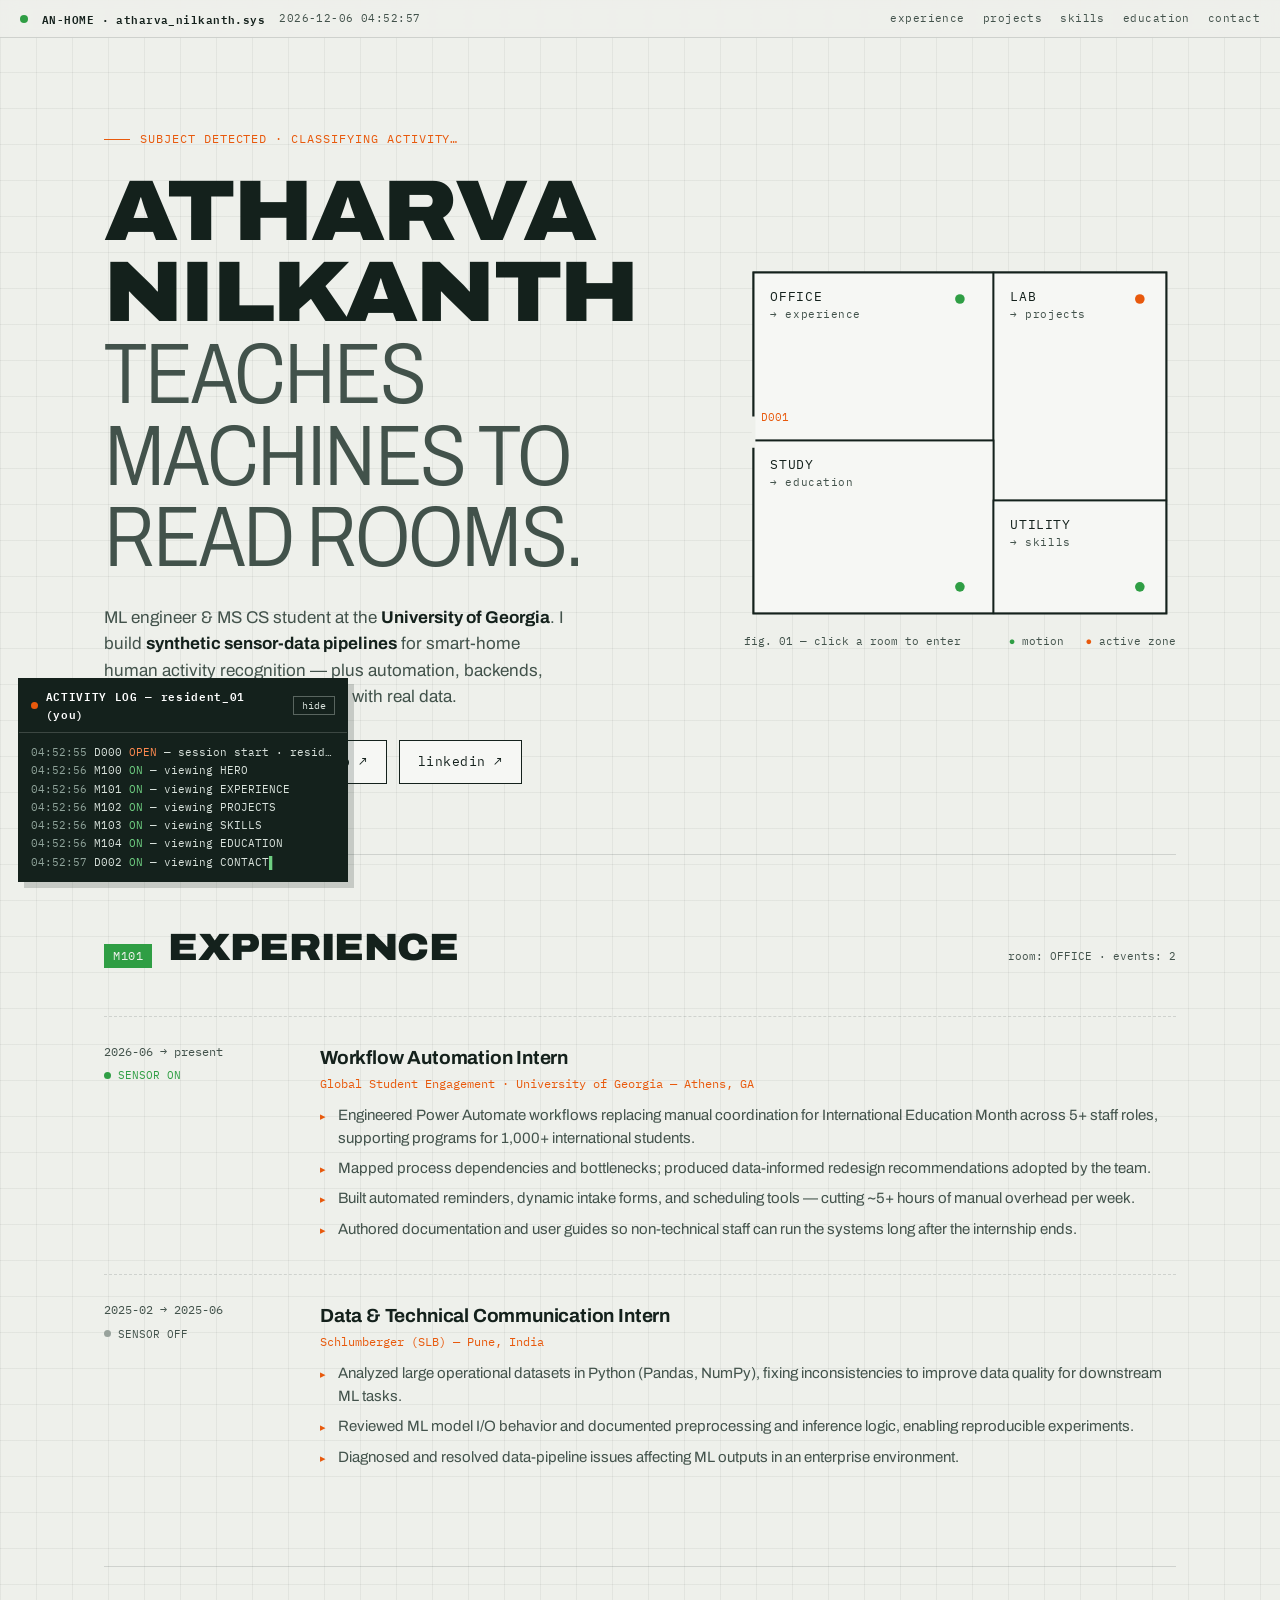
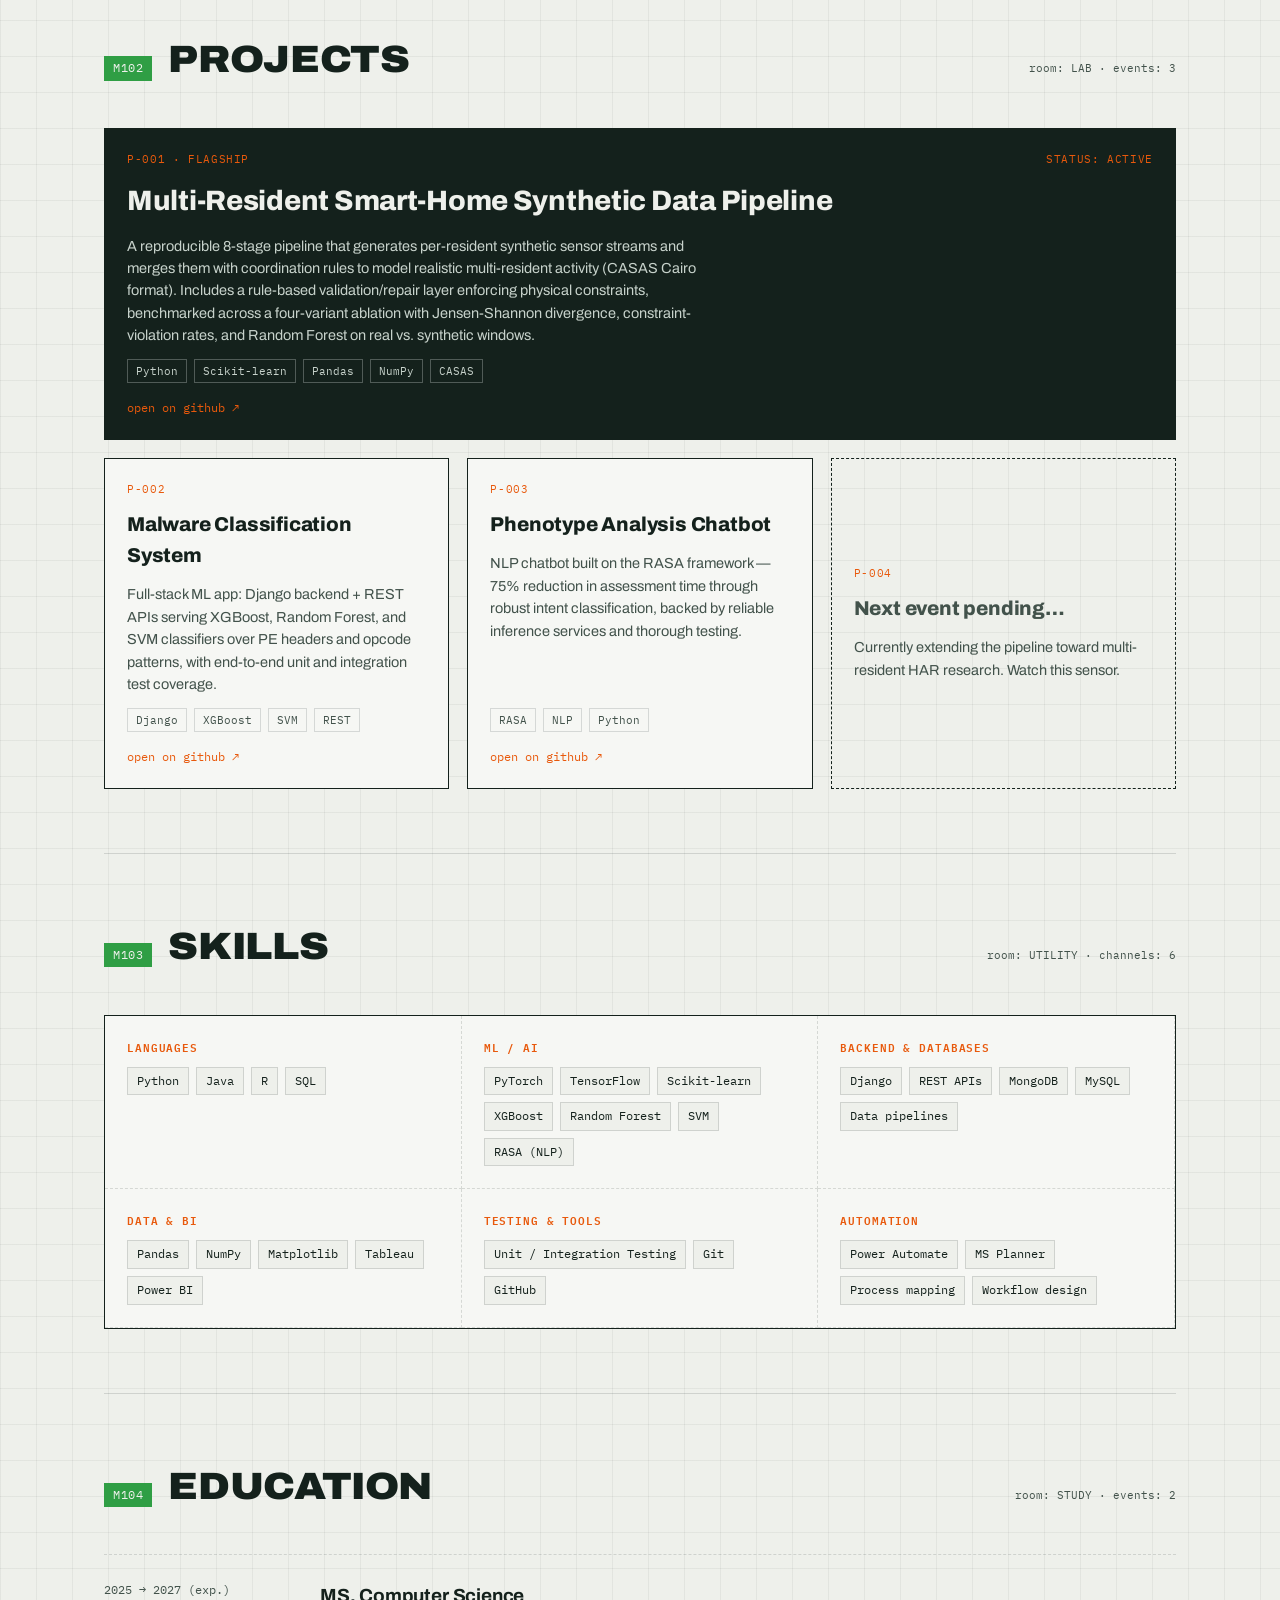
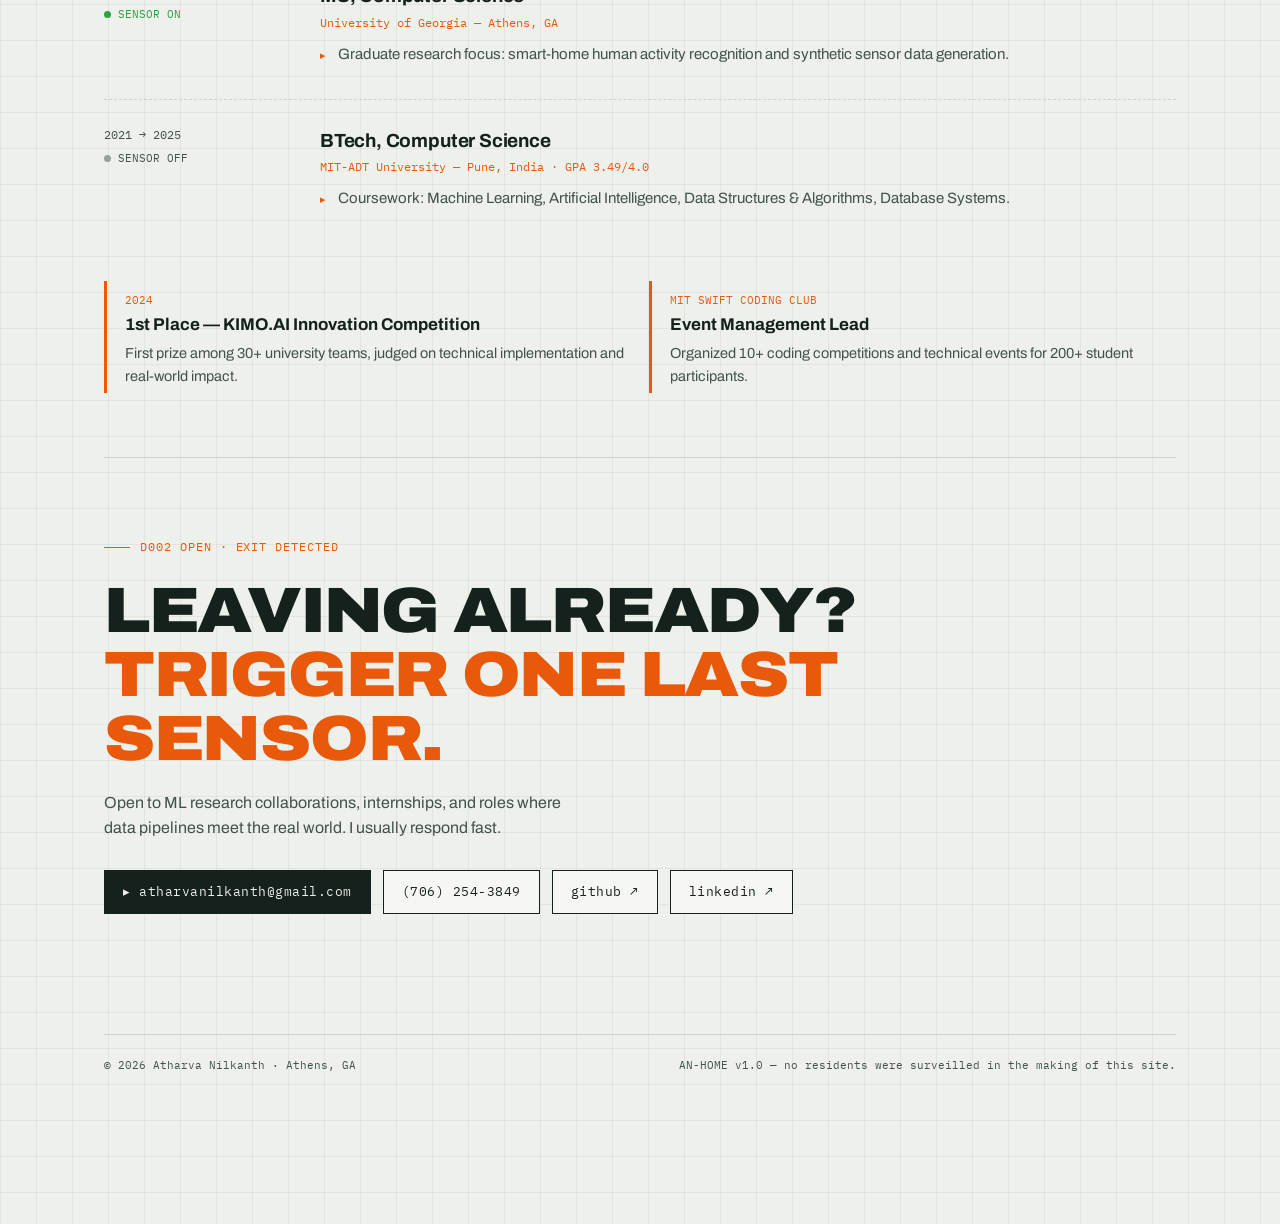
==== commit 47df4c13: "Rename index-2.html to index.html" ====
--- a/index.html
+++ b/index.html
@@ -1,204 +1,581 @@
 <!DOCTYPE html>
 <html lang="en">
 <head>
-    <meta charset="UTF-8">
-    <meta name="viewport" content="width=device-width, initial-scale=1.0">
-    <meta name="description" content="Atharva Nilkanth – MS CS student at UGA with expertise in Data Analytics, Machine Learning, and Software Development.">
-    <title>Atharva Nilkanth | Portfolio</title>
-    <link rel="stylesheet" href="style.css">
-    <link rel="preconnect" href="https://fonts.googleapis.com">
-    <link rel="preconnect" href="https://fonts.gstatic.com" crossorigin>
-    <link href="https://fonts.googleapis.com/css2?family=Poppins:wght@400;600;700&family=Roboto:wght@300;400;500&display=swap" rel="stylesheet">
-    <link rel="stylesheet" href="https://cdnjs.cloudflare.com/ajax/libs/font-awesome/6.4.0/css/all.min.css">
+<meta charset="UTF-8">
+<meta name="viewport" content="width=device-width, initial-scale=1.0">
+<title>Atharva Nilkanth — ML Engineer · Human Activity Recognition</title>
+<meta name="description" content="Atharva Nilkanth — MS CS student at the University of Georgia building synthetic sensor data pipelines for smart-home human activity recognition.">
+<link rel="preconnect" href="https://fonts.googleapis.com">
+<link rel="preconnect" href="https://fonts.gstatic.com" crossorigin>
+<link href="https://fonts.googleapis.com/css2?family=Archivo:wdth,wght@62..125,100..900&family=IBM+Plex+Mono:wght@400;500;600&display=swap" rel="stylesheet">
+<style>
+:root{
+  --paper:#EEF0EB;
+  --paper-raise:#F6F7F4;
+  --ink:#14211C;
+  --ink-soft:#42524B;
+  --line:rgba(20,33,28,.14);
+  --grid:rgba(20,33,28,.055);
+  --signal:#E8590C;
+  --on:#2F9E44;
+  --off:#98A29C;
+  --mono:'IBM Plex Mono',ui-monospace,monospace;
+  --sans:'Archivo',system-ui,sans-serif;
+}
+*{margin:0;padding:0;box-sizing:border-box}
+html{scroll-behavior:smooth}
+@media (prefers-reduced-motion:reduce){
+  html{scroll-behavior:auto}
+  *,*::before,*::after{animation-duration:.001s!important;animation-iteration-count:1!important;transition-duration:.001s!important}
+}
+body{
+  font-family:var(--sans);
+  background:var(--paper);
+  color:var(--ink);
+  background-image:
+    linear-gradient(var(--grid) 1px,transparent 1px),
+    linear-gradient(90deg,var(--grid) 1px,transparent 1px);
+  background-size:36px 36px;
+  line-height:1.55;
+  font-size:16px;
+}
+::selection{background:var(--signal);color:var(--paper)}
+a{color:inherit}
+a:focus-visible,button:focus-visible{outline:2px solid var(--signal);outline-offset:3px;border-radius:2px}
+
+/* ---------- top status bar ---------- */
+.statusbar{
+  position:fixed;top:0;left:0;right:0;z-index:60;
+  display:flex;align-items:center;gap:14px;
+  padding:10px 20px;
+  font-family:var(--mono);font-size:11px;letter-spacing:.04em;
+  background:rgba(238,240,235,.88);backdrop-filter:blur(8px);
+  border-bottom:1px solid var(--line);
+}
+.statusbar .sysid{font-weight:600}
+.statusbar .dot{width:8px;height:8px;border-radius:50%;background:var(--on);flex:none;animation:pulse 2.2s infinite}
+@keyframes pulse{0%,100%{box-shadow:0 0 0 0 rgba(47,158,68,.5)}55%{box-shadow:0 0 0 7px rgba(47,158,68,0)}}
+.statusbar nav{margin-left:auto;display:flex;gap:18px}
+.statusbar nav a{text-decoration:none;color:var(--ink-soft)}
+.statusbar nav a:hover{color:var(--signal)}
+#clock{color:var(--ink-soft)}
+@media(max-width:720px){.statusbar nav{display:none}#clock{margin-left:auto}}
+
+/* ---------- layout ---------- */
+.wrap{max-width:1120px;margin:0 auto;padding:0 24px}
+
+/* ---------- hero ---------- */
+.hero{padding:130px 0 70px;display:grid;grid-template-columns:1.15fr .85fr;gap:56px;align-items:center}
+@media(max-width:900px){.hero{grid-template-columns:1fr;padding-top:110px;gap:40px}}
+.eyebrow{
+  font-family:var(--mono);font-size:12px;letter-spacing:.08em;
+  color:var(--signal);display:flex;align-items:center;gap:10px;margin-bottom:22px;
+}
+.eyebrow::before{content:"";width:26px;height:1px;background:var(--signal)}
+.hero h1{
+  font-weight:900;font-stretch:112%;
+  font-size:clamp(46px,7.2vw,86px);
+  line-height:.95;letter-spacing:-.02em;text-transform:uppercase;
+}
+.hero h1 .thin{display:block;font-weight:300;font-stretch:80%;color:var(--ink-soft)}
+.hero p.sub{margin-top:26px;max-width:46ch;font-size:17px;color:var(--ink-soft)}
+.hero p.sub b{color:var(--ink)}
+.hero-links{margin-top:30px;display:flex;flex-wrap:wrap;gap:12px}
+.btn{
+  font-family:var(--mono);font-size:12.5px;letter-spacing:.04em;
+  text-decoration:none;padding:11px 18px;border:1px solid var(--ink);
+  display:inline-flex;align-items:center;gap:8px;background:var(--paper-raise);
+  transition:transform .15s,box-shadow .15s;
+}
+.btn:hover{transform:translate(-2px,-2px);box-shadow:3px 3px 0 var(--ink)}
+.btn.solid{background:var(--ink);color:var(--paper)}
+.btn.solid:hover{box-shadow:3px 3px 0 var(--signal)}
+
+/* ---------- floor plan ---------- */
+.plan{position:relative}
+.plan svg{width:100%;height:auto;display:block}
+.plan .cap{
+  font-family:var(--mono);font-size:11px;color:var(--ink-soft);
+  margin-top:10px;display:flex;justify-content:space-between;gap:10px;flex-wrap:wrap;
+}
+.room{cursor:pointer}
+.room rect{fill:var(--paper-raise);stroke:var(--ink);stroke-width:1.5;transition:fill .2s}
+.room:hover rect,.room:focus rect{fill:#E4E9E2}
+.room text{font-family:var(--mono);font-size:10.5px;fill:var(--ink);letter-spacing:.05em}
+.room .rid{fill:var(--ink-soft);font-size:9px}
+.sensor{fill:var(--on)}
+.sensor.s2{fill:var(--signal)}
+.ping{fill:none;stroke:var(--on);stroke-width:1.4;opacity:0;transform-origin:center;animation:ping 3s infinite}
+.ping.p2{stroke:var(--signal);animation-delay:1s}
+.ping.p3{animation-delay:1.9s}
+@keyframes ping{0%{opacity:.85;r:4}70%{opacity:0;r:16}100%{opacity:0;r:16}}
+
+/* ---------- activity log (signature) ---------- */
+.alog{
+  position:fixed;left:18px;bottom:18px;z-index:70;width:330px;
+  background:var(--ink);color:#D9E2DC;border:1px solid var(--ink);
+  font-family:var(--mono);font-size:11px;line-height:1.7;
+  box-shadow:6px 6px 0 rgba(20,33,28,.18);
+}
+.alog header{
+  display:flex;align-items:center;gap:8px;padding:8px 12px;
+  border-bottom:1px solid rgba(217,226,220,.2);color:#fff;
+  font-size:11px;letter-spacing:.06em;font-weight:600;
+}
+.alog header .rec{width:7px;height:7px;border-radius:50%;background:var(--signal);animation:pulse 1.6s infinite}
+.alog header button{
+  margin-left:auto;background:none;border:1px solid rgba(217,226,220,.35);
+  color:#D9E2DC;font-family:var(--mono);font-size:10px;padding:2px 8px;cursor:pointer;
+}
+.alog header button:hover{border-color:#fff;color:#fff}
+.alog ul{list-style:none;padding:10px 12px;max-height:148px;overflow:hidden;display:flex;flex-direction:column;justify-content:flex-end}
+.alog li{white-space:nowrap;overflow:hidden;text-overflow:ellipsis}
+.alog li .t{color:#8FA39A}
+.alog li .on{color:#6FCF82}
+.alog li .sig{color:#FF8A50}
+.alog li.cursor::after{content:"▌";animation:blink 1s step-end infinite;color:#6FCF82}
+@keyframes blink{50%{opacity:0}}
+.alog.min ul{display:none}
+@media(max-width:720px){.alog{width:calc(100% - 32px);left:16px;bottom:12px}.alog ul{max-height:96px}}
+
+/* ---------- sections ---------- */
+section{padding:64px 0;border-top:1px solid var(--line)}
+.shead{display:flex;align-items:baseline;gap:16px;margin-bottom:38px;flex-wrap:wrap}
+.shead .sid{
+  font-family:var(--mono);font-size:12px;color:var(--paper);
+  background:var(--off);padding:3px 9px;letter-spacing:.05em;transition:background .3s;
+}
+section.fired .shead .sid{background:var(--on)}
+.shead h2{
+  font-weight:900;font-stretch:110%;text-transform:uppercase;
+  font-size:clamp(26px,3.4vw,38px);letter-spacing:-.01em;
+}
+.shead .meta{font-family:var(--mono);font-size:11px;color:var(--ink-soft);margin-left:auto}
+@media(max-width:720px){.shead .meta{display:none}}
+
+/* entries as log rows */
+.entry{
+  display:grid;grid-template-columns:190px 1fr;gap:26px;
+  padding:26px 0;border-top:1px dashed var(--line);
+}
+.entry:first-of-type{border-top:none}
+@media(max-width:720px){.entry{grid-template-columns:1fr;gap:8px}}
+.entry .when{font-family:var(--mono);font-size:12px;color:var(--ink-soft)}
+.entry .when .state{display:flex;align-items:center;gap:7px;margin-top:6px;font-size:10.5px}
+.entry .when .state i{width:7px;height:7px;border-radius:50%;background:var(--off);flex:none}
+.entry .when .state.live{color:var(--on)}
+.entry .when .state.live i{background:var(--on);animation:pulse 2.2s infinite}
+.entry h3{font-size:19px;font-weight:700;letter-spacing:-.01em}
+.entry .org{font-family:var(--mono);font-size:12px;color:var(--signal);margin:3px 0 10px}
+.entry ul{list-style:none;color:var(--ink-soft);font-size:15px}
+.entry ul li{padding-left:18px;position:relative;margin-bottom:7px}
+.entry ul li::before{content:"▸";position:absolute;left:0;color:var(--signal);font-size:11px;top:4px}
+
+/* projects */
+.pgrid{display:grid;grid-template-columns:repeat(3,1fr);gap:18px}
+@media(max-width:900px){.pgrid{grid-template-columns:1fr}}
+.pcard{
+  border:1.5px solid var(--ink);background:var(--paper-raise);
+  padding:22px;display:flex;flex-direction:column;gap:12px;position:relative;
+  transition:transform .15s,box-shadow .15s;text-decoration:none;
+}
+.pcard:hover{transform:translate(-3px,-3px);box-shadow:5px 5px 0 var(--ink)}
+.pcard.flag{grid-column:1 / -1;background:var(--ink);color:var(--paper)}
+.pcard.flag:hover{box-shadow:5px 5px 0 var(--signal)}
+.pcard .pid{font-family:var(--mono);font-size:10.5px;letter-spacing:.06em;color:var(--signal);display:flex;justify-content:space-between;gap:10px}
+.pcard h3{font-size:20px;font-weight:800;letter-spacing:-.01em}
+.pcard.flag h3{font-size:clamp(22px,2.6vw,28px)}
+.pcard p{font-size:14.5px;color:var(--ink-soft)}
+.pcard.flag p{color:#C7D2CB;max-width:74ch}
+.tags{display:flex;flex-wrap:wrap;gap:7px;margin-top:auto}
+.tags span{font-family:var(--mono);font-size:10.5px;border:1px solid var(--line);padding:3px 8px;color:var(--ink-soft)}
+.pcard.flag .tags span{border-color:rgba(217,226,220,.3);color:#C7D2CB}
+.pcard .go{font-family:var(--mono);font-size:11.5px;color:var(--signal);margin-top:4px}
+
+/* skills */
+.skgrid{display:grid;grid-template-columns:repeat(3,1fr);gap:0;border:1.5px solid var(--ink);background:var(--paper-raise)}
+@media(max-width:900px){.skgrid{grid-template-columns:1fr}}
+.skcell{padding:22px;border-right:1px dashed var(--line);border-bottom:1px dashed var(--line)}
+.skcell h4{font-family:var(--mono);font-size:11px;letter-spacing:.08em;color:var(--signal);margin-bottom:12px;font-weight:600}
+.skcell .chips{display:flex;flex-wrap:wrap;gap:7px}
+.skcell .chips span{font-family:var(--mono);font-size:12px;background:var(--paper);border:1px solid var(--line);padding:4px 9px}
+
+/* achievements */
+.ach{display:grid;grid-template-columns:1fr 1fr;gap:18px}
+@media(max-width:720px){.ach{grid-template-columns:1fr}}
+.acard{border-left:3px solid var(--signal);padding:6px 0 6px 18px}
+.acard h3{font-size:17px;font-weight:700}
+.acard p{font-size:14.5px;color:var(--ink-soft);margin-top:4px}
+.acard .yr{font-family:var(--mono);font-size:11px;color:var(--signal)}
+
+/* contact */
+.contact{padding:80px 0 120px;text-align:left}
+.contact h2{font-weight:900;font-stretch:112%;text-transform:uppercase;font-size:clamp(34px,5.5vw,64px);line-height:1;letter-spacing:-.02em}
+.contact h2 span{color:var(--signal)}
+.contact p{margin:20px 0 30px;color:var(--ink-soft);max-width:52ch}
+footer{border-top:1px solid var(--line);padding:22px 0 150px;font-family:var(--mono);font-size:11px;color:var(--ink-soft);display:flex;justify-content:space-between;gap:12px;flex-wrap:wrap}
+</style>
 </head>
 <body>
 
-    <a href="#main-content" class="skip-link">Skip to main content</a>
-
-    <div class="main-wrapper">
-
-        <aside class="sidebar" aria-label="Profile and education">
-            <div class="profile-header">
-                <div class="profile-img-container">
-                    <img src="profile.jpg" alt="Atharva Nilkanth – profile photo">
-                </div>
-
-                <h1>Atharva Nilkanth</h1>
-                <p class="tagline">MS CS @ UGA | Ex-SLB Intern</p>
-
-                <div class="social-links">
-                    <a href="https://linkedin.com/in/atharva-nilkanth" target="_blank" rel="noopener noreferrer" aria-label="LinkedIn profile">
-                        <i class="fa-brands fa-linkedin" aria-hidden="true"></i>
-                    </a>
-                    <a href="https://github.com/atharvanilkanth" target="_blank" rel="noopener noreferrer" aria-label="GitHub profile">
-                        <i class="fa-brands fa-github" aria-hidden="true"></i>
-                    </a>
-                    <a href="mailto:atharvanilkanth@gmail.com" aria-label="Send email to atharvanilkanth@gmail.com">
-                        <i class="fa-solid fa-envelope" aria-hidden="true"></i>
-                    </a>
-                </div>
-
-                <a href="resume.pdf" class="btn btn-primary" target="_blank" rel="noopener noreferrer">
-                    Download Resume <i class="fa-solid fa-download" aria-hidden="true"></i>
-                </a>
-            </div>
-
-            <div class="sidebar-section">
-                <h2><i class="fa-solid fa-graduation-cap" aria-hidden="true"></i> Education</h2>
-                <div class="edu-item">
-                    <strong>University of Georgia</strong>
-                    <p>MS in Computer Science</p>
-                    <small>Expected May 2027 | Athens, GA</small>
-                </div>
-                <div class="edu-item">
-                    <strong>MIT-ADT University</strong>
-                    <p>B.Tech Computer Science</p>
-                    <small>GPA: 8.29/10.0 | Pune, India</small>
-                </div>
-            </div>
-        </aside>
-
-        <main class="content" id="main-content">
-
-            <section id="about" class="card" aria-labelledby="about-heading">
-                <h2 id="about-heading" class="section-heading">About Me</h2>
-                <p>
-                    I am a Master's student in Computer Science at the <strong>University of Georgia</strong> with a strong
-                    foundation in Data Analytics, Machine Learning, and Software Development.
-                    Previously, I worked as a <strong>Data &amp; Technical Communication Intern at SLB</strong>, where I
-                    optimized documentation workflows and collaborated with AI teams.
-                    I am passionate about building scalable systems and deriving insights from data.
-                </p>
-            </section>
-
-            <section id="skills" class="card" aria-labelledby="skills-heading">
-                <h2 id="skills-heading" class="section-heading">Technical Skills</h2>
-                <div class="skills-grid">
-
-                    <div class="skill-group">
-                        <h3><i class="fa-solid fa-code" aria-hidden="true"></i> Programming &amp; Analysis</h3>
-                        <div class="skill-tags">
-                            <span>Python (Pandas, NumPy)</span>
-                            <span>SQL (Joins, CTEs)</span>
-                            <span>R</span>
-                            <span>Java</span>
-                        </div>
-                    </div>
-
-                    <div class="skill-group">
-                        <h3><i class="fa-solid fa-brain" aria-hidden="true"></i> AI &amp; Machine Learning</h3>
-                        <div class="skill-tags">
-                            <span>Scikit-learn</span>
-                            <span>TensorFlow</span>
-                            <span>PyTorch</span>
-                            <span>OpenCV</span>
-                            <span>NLTK</span>
-                            <span>Matplotlib</span>
-                        </div>
-                    </div>
-
-                    <div class="skill-group">
-                        <h3><i class="fa-solid fa-chart-pie" aria-hidden="true"></i> Data Visualization &amp; BI</h3>
-                        <div class="skill-tags">
-                            <span>Tableau</span>
-                            <span>Power BI</span>
-                            <span>Looker</span>
-                            <span>Google Analytics</span>
-                            <span>Alteryx</span>
-                        </div>
-                    </div>
-
-                    <div class="skill-group">
-                        <h3><i class="fa-solid fa-database" aria-hidden="true"></i> Data Quality</h3>
-                        <div class="skill-tags">
-                            <span>Data Cleaning</span>
-                            <span>Data Profiling</span>
-                            <span>Source-to-Target Mapping</span>
-                        </div>
-                    </div>
-
-                    <div class="skill-group">
-                        <h3><i class="fa-solid fa-chart-line" aria-hidden="true"></i> Statistical Analytics</h3>
-                        <div class="skill-tags">
-                            <span>A/B Testing</span>
-                            <span>Time Series Forecasting</span>
-                            <span>Hypothesis Testing</span>
-                            <span>Trend Analysis</span>
-                        </div>
-                    </div>
-
-                </div>
-            </section>
-
-            <section id="experience" aria-labelledby="experience-heading">
-                <h2 id="experience-heading" class="section-heading">Experience</h2>
-                <div class="card experience-card">
-                    <div class="exp-header">
-                        <h3>Schlumberger (SLB)</h3>
-                        <span class="date">Feb 2025 – June 2025</span>
-                    </div>
-                    <p class="role">Data &amp; Technical Communication Intern | Pune, India</p>
-                    <ul class="exp-list">
-                        <li>Authored over 25 technical articles for internal knowledge bases covering proprietary drilling equipment.</li>
-                        <li>Collaborated with AI/ML engineering teams to translate complex model specifications into clear user guides.</li>
-                        <li>Redesigned the documentation portal's architecture, significantly reducing support tickets.</li>
-                    </ul>
-                </div>
-            </section>
-
-            <section id="projects" aria-labelledby="projects-heading">
-                <h2 id="projects-heading" class="section-heading">Featured Projects</h2>
-                <div class="projects-grid">
-
-                    <div class="card project-card">
-                        <div class="project-icon" aria-hidden="true"><i class="fa-solid fa-shield-virus"></i></div>
-                        <h3>Malware Classification</h3>
-                        <p class="tech">Python • XGBoost • Scikit-Learn</p>
-                        <p>Developed a machine learning system to classify malicious binaries using static features like opcode frequency and PE headers.</p>
-                        <a href="https://github.com/atharvanilkanth" target="_blank" rel="noopener noreferrer" class="project-link">
-                            View Project <i class="fa-solid fa-arrow-right" aria-hidden="true"></i>
-                        </a>
-                    </div>
-
-                    <div class="card project-card">
-                        <div class="project-icon" aria-hidden="true"><i class="fa-solid fa-robot"></i></div>
-                        <h3>AI Phenotype Chatbot</h3>
-                        <p class="tech">NLP • RASA • Python</p>
-                        <p><strong>Top 60 @ Smart India Hackathon.</strong> An NLP chatbot that determines phenotype (Prakriti) based on user inputs, reducing assessment time by 75%.</p>
-                        <a href="https://github.com/atharvanilkanth" target="_blank" rel="noopener noreferrer" class="project-link">
-                            View Project <i class="fa-solid fa-arrow-right" aria-hidden="true"></i>
-                        </a>
-                    </div>
-
-                    <div class="card project-card">
-                        <div class="project-icon" aria-hidden="true"><i class="fa-solid fa-mobile-screen"></i></div>
-                        <h3>Women's Safety App</h3>
-                        <p class="tech">Android • Java • GPS</p>
-                        <p>Designed a safety app with real-time GPS tracking and SOS alerts, reducing emergency response initiation time by 70%.</p>
-                        <a href="https://github.com/atharvanilkanth" target="_blank" rel="noopener noreferrer" class="project-link">
-                            View Project <i class="fa-solid fa-arrow-right" aria-hidden="true"></i>
-                        </a>
-                    </div>
-
-                    <div class="card project-card">
-                        <div class="project-icon" aria-hidden="true"><i class="fa-solid fa-cloud-sun"></i></div>
-                        <h3>Weather Outfit Recommender</h3>
-                        <p class="tech">JavaScript • APIs</p>
-                        <p>Dynamic web app providing clothing suggestions based on real-time temperature and wind conditions with 90% user satisfaction.</p>
-                        <a href="https://github.com/atharvanilkanth" target="_blank" rel="noopener noreferrer" class="project-link">
-                            View Project <i class="fa-solid fa-arrow-right" aria-hidden="true"></i>
-                        </a>
-                    </div>
-
-                </div>
-            </section>
-
-        </main>
-    </div>
-
-    <footer>
-        <p>&copy; 2025 Atharva Nilkanth. All rights reserved.</p>
-    </footer>
-
+<div class="statusbar">
+  <span class="dot" aria-hidden="true"></span>
+  <span class="sysid">AN-HOME · atharva_nilkanth.sys</span>
+  <span id="clock" aria-hidden="true"></span>
+  <nav aria-label="Sections">
+    <a href="#experience">experience</a>
+    <a href="#projects">projects</a>
+    <a href="#skills">skills</a>
+    <a href="#education">education</a>
+    <a href="#contact">contact</a>
+  </nav>
+</div>
+
+<!-- signature: the site senses YOU -->
+<aside class="alog" id="alog" aria-label="Live visitor activity log">
+  <header>
+    <span class="rec" aria-hidden="true"></span> ACTIVITY LOG — resident_01 (you)
+    <button id="alogToggle" aria-expanded="true">hide</button>
+  </header>
+  <ul id="alogList" aria-live="polite"></ul>
+</aside>
+
+<main class="wrap">
+
+  <!-- HERO -->
+  <div class="hero">
+    <div>
+      <div class="eyebrow">SUBJECT DETECTED · CLASSIFYING ACTIVITY…</div>
+      <h1>Atharva<br>Nilkanth
+        <span class="thin">teaches machines to read rooms.</span>
+      </h1>
+      <p class="sub">ML engineer & MS CS student at the <b>University of Georgia</b>. I build <b>synthetic sensor-data pipelines</b> for smart-home human activity recognition — plus automation, backends, and models that survive contact with real data.</p>
+      <div class="hero-links">
+        <a class="btn solid" href="#projects">▸ view projects</a>
+        <a class="btn" href="https://github.com/atharvanilkanth" target="_blank" rel="noopener">github ↗</a>
+        <a class="btn" href="https://linkedin.com/in/atharva-nilkanth" target="_blank" rel="noopener">linkedin ↗</a>
+      </div>
+    </div>
+
+    <!-- floor plan -->
+    <div class="plan" aria-label="Interactive smart-home floor plan; each room links to a section">
+      <svg viewBox="0 0 360 300" role="img" aria-label="Smart home floor plan with pulsing sensors">
+        <!-- outer wall -->
+        <rect x="8" y="8" width="344" height="284" fill="none" stroke="var(--ink)" stroke-width="2"/>
+        <!-- rooms -->
+        <a class="room" href="#experience" aria-label="Office room, links to experience">
+          <rect x="8" y="8" width="200" height="140"/>
+          <text x="22" y="32">OFFICE</text>
+          <text class="rid" x="22" y="46">→ experience</text>
+          <circle class="sensor" cx="180" cy="30" r="4"/>
+          <circle class="ping" cx="180" cy="30" r="4"/>
+        </a>
+        <a class="room" href="#projects" aria-label="Lab room, links to projects">
+          <rect x="208" y="8" width="144" height="190"/>
+          <text x="222" y="32">LAB</text>
+          <text class="rid" x="222" y="46">→ projects</text>
+          <circle class="sensor s2" cx="330" cy="30" r="4"/>
+          <circle class="ping p2" cx="330" cy="30" r="4"/>
+        </a>
+        <a class="room" href="#education" aria-label="Study room, links to education">
+          <rect x="8" y="148" width="200" height="144"/>
+          <text x="22" y="172">STUDY</text>
+          <text class="rid" x="22" y="186">→ education</text>
+          <circle class="sensor" cx="180" cy="270" r="4"/>
+          <circle class="ping p3" cx="180" cy="270" r="4"/>
+        </a>
+        <a class="room" href="#skills" aria-label="Utility room, links to skills">
+          <rect x="208" y="198" width="144" height="94"/>
+          <text x="222" y="222">UTILITY</text>
+          <text class="rid" x="222" y="236">→ skills</text>
+          <circle class="sensor" cx="330" cy="270" r="4"/>
+        </a>
+        <!-- door gap -->
+        <line x1="8" y1="8" x2="8" y2="292" stroke="var(--paper)" stroke-width="3" stroke-dasharray="0 120 26 400"/>
+        <text x="14" y="132" font-family="var(--mono)" font-size="9" fill="var(--signal)">D001</text>
+      </svg>
+      <div class="cap">
+        <span>fig. 01 — click a room to enter</span>
+        <span><span style="color:var(--on)">●</span> motion &nbsp; <span style="color:var(--signal)">●</span> active zone</span>
+      </div>
+    </div>
+  </div>
+
+  <!-- EXPERIENCE -->
+  <section id="experience" data-sensor="M101" data-label="EXPERIENCE">
+    <div class="shead">
+      <span class="sid">M101</span>
+      <h2>Experience</h2>
+      <span class="meta">room: OFFICE · events: 2</span>
+    </div>
+
+    <div class="entry">
+      <div class="when">
+        2026-06 → present
+        <div class="state live"><i></i>SENSOR ON</div>
+      </div>
+      <div>
+        <h3>Workflow Automation Intern</h3>
+        <div class="org">Global Student Engagement · University of Georgia — Athens, GA</div>
+        <ul>
+          <li>Engineered Power Automate workflows replacing manual coordination for International Education Month across 5+ staff roles, supporting programs for 1,000+ international students.</li>
+          <li>Mapped process dependencies and bottlenecks; produced data-informed redesign recommendations adopted by the team.</li>
+          <li>Built automated reminders, dynamic intake forms, and scheduling tools — cutting ~5+ hours of manual overhead per week.</li>
+          <li>Authored documentation and user guides so non-technical staff can run the systems long after the internship ends.</li>
+        </ul>
+      </div>
+    </div>
+
+    <div class="entry">
+      <div class="when">
+        2025-02 → 2025-06
+        <div class="state"><i></i>SENSOR OFF</div>
+      </div>
+      <div>
+        <h3>Data &amp; Technical Communication Intern</h3>
+        <div class="org">Schlumberger (SLB) — Pune, India</div>
+        <ul>
+          <li>Analyzed large operational datasets in Python (Pandas, NumPy), fixing inconsistencies to improve data quality for downstream ML tasks.</li>
+          <li>Reviewed ML model I/O behavior and documented preprocessing and inference logic, enabling reproducible experiments.</li>
+          <li>Diagnosed and resolved data-pipeline issues affecting ML outputs in an enterprise environment.</li>
+        </ul>
+      </div>
+    </div>
+  </section>
+
+  <!-- PROJECTS -->
+  <section id="projects" data-sensor="M102" data-label="PROJECTS">
+    <div class="shead">
+      <span class="sid">M102</span>
+      <h2>Projects</h2>
+      <span class="meta">room: LAB · events: 3</span>
+    </div>
+
+    <div class="pgrid">
+      <a class="pcard flag" href="https://github.com/atharvanilkanth" target="_blank" rel="noopener">
+        <div class="pid"><span>P-001 · FLAGSHIP</span><span>STATUS: ACTIVE</span></div>
+        <h3>Multi-Resident Smart-Home Synthetic Data Pipeline</h3>
+        <p>A reproducible 8-stage pipeline that generates per-resident synthetic sensor streams and merges them with coordination rules to model realistic multi-resident activity (CASAS Cairo format). Includes a rule-based validation/repair layer enforcing physical constraints, benchmarked across a four-variant ablation with Jensen-Shannon divergence, constraint-violation rates, and Random Forest on real vs. synthetic windows.</p>
+        <div class="tags"><span>Python</span><span>Scikit-learn</span><span>Pandas</span><span>NumPy</span><span>CASAS</span></div>
+        <span class="go">open on github ↗</span>
+      </a>
+
+      <a class="pcard" href="https://github.com/atharvanilkanth" target="_blank" rel="noopener" style="grid-column:span 1">
+        <div class="pid"><span>P-002</span></div>
+        <h3>Malware Classification System</h3>
+        <p>Full-stack ML app: Django backend + REST APIs serving XGBoost, Random Forest, and SVM classifiers over PE headers and opcode patterns, with end-to-end unit and integration test coverage.</p>
+        <div class="tags"><span>Django</span><span>XGBoost</span><span>SVM</span><span>REST</span></div>
+        <span class="go">open on github ↗</span>
+      </a>
+
+      <a class="pcard" href="https://github.com/atharvanilkanth" target="_blank" rel="noopener">
+        <div class="pid"><span>P-003</span></div>
+        <h3>Phenotype Analysis Chatbot</h3>
+        <p>NLP chatbot built on the RASA framework — 75% reduction in assessment time through robust intent classification, backed by reliable inference services and thorough testing.</p>
+        <div class="tags"><span>RASA</span><span>NLP</span><span>Python</span></div>
+        <span class="go">open on github ↗</span>
+      </a>
+
+      <div class="pcard" aria-hidden="true" style="justify-content:center;align-items:flex-start;border-style:dashed;background:transparent">
+        <div class="pid"><span>P-004</span></div>
+        <h3 style="color:var(--ink-soft)">Next event pending…</h3>
+        <p>Currently extending the pipeline toward multi-resident HAR research. Watch this sensor.</p>
+      </div>
+    </div>
+  </section>
+
+  <!-- SKILLS -->
+  <section id="skills" data-sensor="M103" data-label="SKILLS">
+    <div class="shead">
+      <span class="sid">M103</span>
+      <h2>Skills</h2>
+      <span class="meta">room: UTILITY · channels: 6</span>
+    </div>
+    <div class="skgrid">
+      <div class="skcell">
+        <h4>LANGUAGES</h4>
+        <div class="chips"><span>Python</span><span>Java</span><span>R</span><span>SQL</span></div>
+      </div>
+      <div class="skcell">
+        <h4>ML / AI</h4>
+        <div class="chips"><span>PyTorch</span><span>TensorFlow</span><span>Scikit-learn</span><span>XGBoost</span><span>Random Forest</span><span>SVM</span><span>RASA (NLP)</span></div>
+      </div>
+      <div class="skcell">
+        <h4>BACKEND &amp; DATABASES</h4>
+        <div class="chips"><span>Django</span><span>REST APIs</span><span>MongoDB</span><span>MySQL</span><span>Data pipelines</span></div>
+      </div>
+      <div class="skcell">
+        <h4>DATA &amp; BI</h4>
+        <div class="chips"><span>Pandas</span><span>NumPy</span><span>Matplotlib</span><span>Tableau</span><span>Power BI</span></div>
+      </div>
+      <div class="skcell">
+        <h4>TESTING &amp; TOOLS</h4>
+        <div class="chips"><span>Unit / Integration Testing</span><span>Git</span><span>GitHub</span></div>
+      </div>
+      <div class="skcell">
+        <h4>AUTOMATION</h4>
+        <div class="chips"><span>Power Automate</span><span>MS Planner</span><span>Process mapping</span><span>Workflow design</span></div>
+      </div>
+    </div>
+  </section>
+
+  <!-- EDUCATION -->
+  <section id="education" data-sensor="M104" data-label="EDUCATION">
+    <div class="shead">
+      <span class="sid">M104</span>
+      <h2>Education</h2>
+      <span class="meta">room: STUDY · events: 2</span>
+    </div>
+
+    <div class="entry">
+      <div class="when">
+        2025 → 2027 (exp.)
+        <div class="state live"><i></i>SENSOR ON</div>
+      </div>
+      <div>
+        <h3>MS, Computer Science</h3>
+        <div class="org">University of Georgia — Athens, GA</div>
+        <ul><li>Graduate research focus: smart-home human activity recognition and synthetic sensor data generation.</li></ul>
+      </div>
+    </div>
+
+    <div class="entry">
+      <div class="when">
+        2021 → 2025
+        <div class="state"><i></i>SENSOR OFF</div>
+      </div>
+      <div>
+        <h3>BTech, Computer Science</h3>
+        <div class="org">MIT-ADT University — Pune, India · GPA 3.49/4.0</div>
+        <ul><li>Coursework: Machine Learning, Artificial Intelligence, Data Structures &amp; Algorithms, Database Systems.</li></ul>
+      </div>
+    </div>
+
+    <div class="ach" style="margin-top:38px">
+      <div class="acard">
+        <span class="yr">2024</span>
+        <h3>1st Place — KIMO.AI Innovation Competition</h3>
+        <p>First prize among 30+ university teams, judged on technical implementation and real-world impact.</p>
+      </div>
+      <div class="acard">
+        <span class="yr">MIT SWIFT CODING CLUB</span>
+        <h3>Event Management Lead</h3>
+        <p>Organized 10+ coding competitions and technical events for 200+ student participants.</p>
+      </div>
+    </div>
+  </section>
+
+  <!-- CONTACT -->
+  <section id="contact" class="contact" data-sensor="D002" data-label="CONTACT">
+    <div class="eyebrow">D002 OPEN · EXIT DETECTED</div>
+    <h2>Leaving already?<br><span>Trigger one last sensor.</span></h2>
+    <p>Open to ML research collaborations, internships, and roles where data pipelines meet the real world. I usually respond fast.</p>
+    <div class="hero-links">
+      <a class="btn solid" href="mailto:atharvanilkanth@gmail.com">▸ atharvanilkanth@gmail.com</a>
+      <a class="btn" href="tel:+17062543849">(706) 254-3849</a>
+      <a class="btn" href="https://github.com/atharvanilkanth" target="_blank" rel="noopener">github ↗</a>
+      <a class="btn" href="https://linkedin.com/in/atharva-nilkanth" target="_blank" rel="noopener">linkedin ↗</a>
+    </div>
+  </section>
+
+  <footer>
+    <span>© 2026 Atharva Nilkanth · Athens, GA</span>
+    <span>AN-HOME v1.0 — no residents were surveilled in the making of this site.</span>
+  </footer>
+</main>
+
+<script>
+(function(){
+  var reduced = window.matchMedia('(prefers-reduced-motion: reduce)').matches;
+
+  /* clock */
+  var clock = document.getElementById('clock');
+  function tick(){
+    var d = new Date();
+    clock.textContent = d.toISOString().slice(0,10) + ' ' + d.toTimeString().slice(0,8);
+  }
+  tick(); setInterval(tick, 1000);
+
+  /* activity log */
+  var list = document.getElementById('alogList');
+  var MAX = 7;
+  function stamp(){
+    var d = new Date();
+    return d.toTimeString().slice(0,8);
+  }
+  function log(sensor, state, label, sig){
+    var li = document.createElement('li');
+    li.innerHTML = '<span class="t">' + stamp() + '</span> ' +
+      sensor + ' <span class="' + (sig ? 'sig' : 'on') + '">' + state + '</span> — ' + label;
+    var old = list.querySelector('.cursor');
+    if(old) old.classList.remove('cursor');
+    li.classList.add('cursor');
+    list.appendChild(li);
+    while(list.children.length > MAX) list.removeChild(list.firstChild);
+  }
+
+  log('D000','OPEN','session start · resident_01 detected', true);
+  setTimeout(function(){ log('M100','ON','viewing HERO'); }, 700);
+
+  /* section sensors */
+  var seen = {};
+  var io = new IntersectionObserver(function(entries){
+    entries.forEach(function(e){
+      if(e.isIntersecting){
+        var id = e.target.dataset.sensor, label = e.target.dataset.label;
+        e.target.classList.add('fired');
+        if(!seen[id]){ seen[id] = true; log(id,'ON','viewing ' + label); }
+        else { log(id,'ON','re-entered ' + label); }
+      }
+    });
+  }, {threshold: 0.25});
+  document.querySelectorAll('section[data-sensor]').forEach(function(s){ io.observe(s); });
+
+  /* project hovers */
+  document.querySelectorAll('.pcard[href]').forEach(function(c, i){
+    var name = c.querySelector('h3').textContent;
+    var fired = false;
+    c.addEventListener('mouseenter', function(){
+      if(!fired){ log('P-00' + (i+1),'FOCUS','inspecting ' + name.slice(0,32) + '…', true); fired = true;
+        setTimeout(function(){ fired = false; }, 8000); }
+    });
+  });
+
+  /* room clicks */
+  document.querySelectorAll('.room').forEach(function(r){
+    r.addEventListener('click', function(){
+      var target = r.getAttribute('href').slice(1);
+      log('D001','OPEN','entering ' + target.toUpperCase(), true);
+    });
+  });
+
+  /* idle detection — a HAR easter egg */
+  var idleTimer;
+  function resetIdle(){
+    clearTimeout(idleTimer);
+    idleTimer = setTimeout(function(){
+      log('M999','OFF','no motion detected · resident idle', true);
+    }, 25000);
+  }
+  ['scroll','mousemove','keydown','touchstart'].forEach(function(ev){
+    window.addEventListener(ev, resetIdle, {passive:true});
+  });
+  resetIdle();
+
+  /* toggle */
+  var alog = document.getElementById('alog');
+  var btn = document.getElementById('alogToggle');
+  btn.addEventListener('click', function(){
+    var min = alog.classList.toggle('min');
+    btn.textContent = min ? 'show' : 'hide';
+    btn.setAttribute('aria-expanded', String(!min));
+  });
+
+  /* exit intent */
+  document.addEventListener('mouseleave', function(){
+    log('D002','AJAR','resident approaching exit…', true);
+  });
+})();
+</script>
 </body>
 </html>
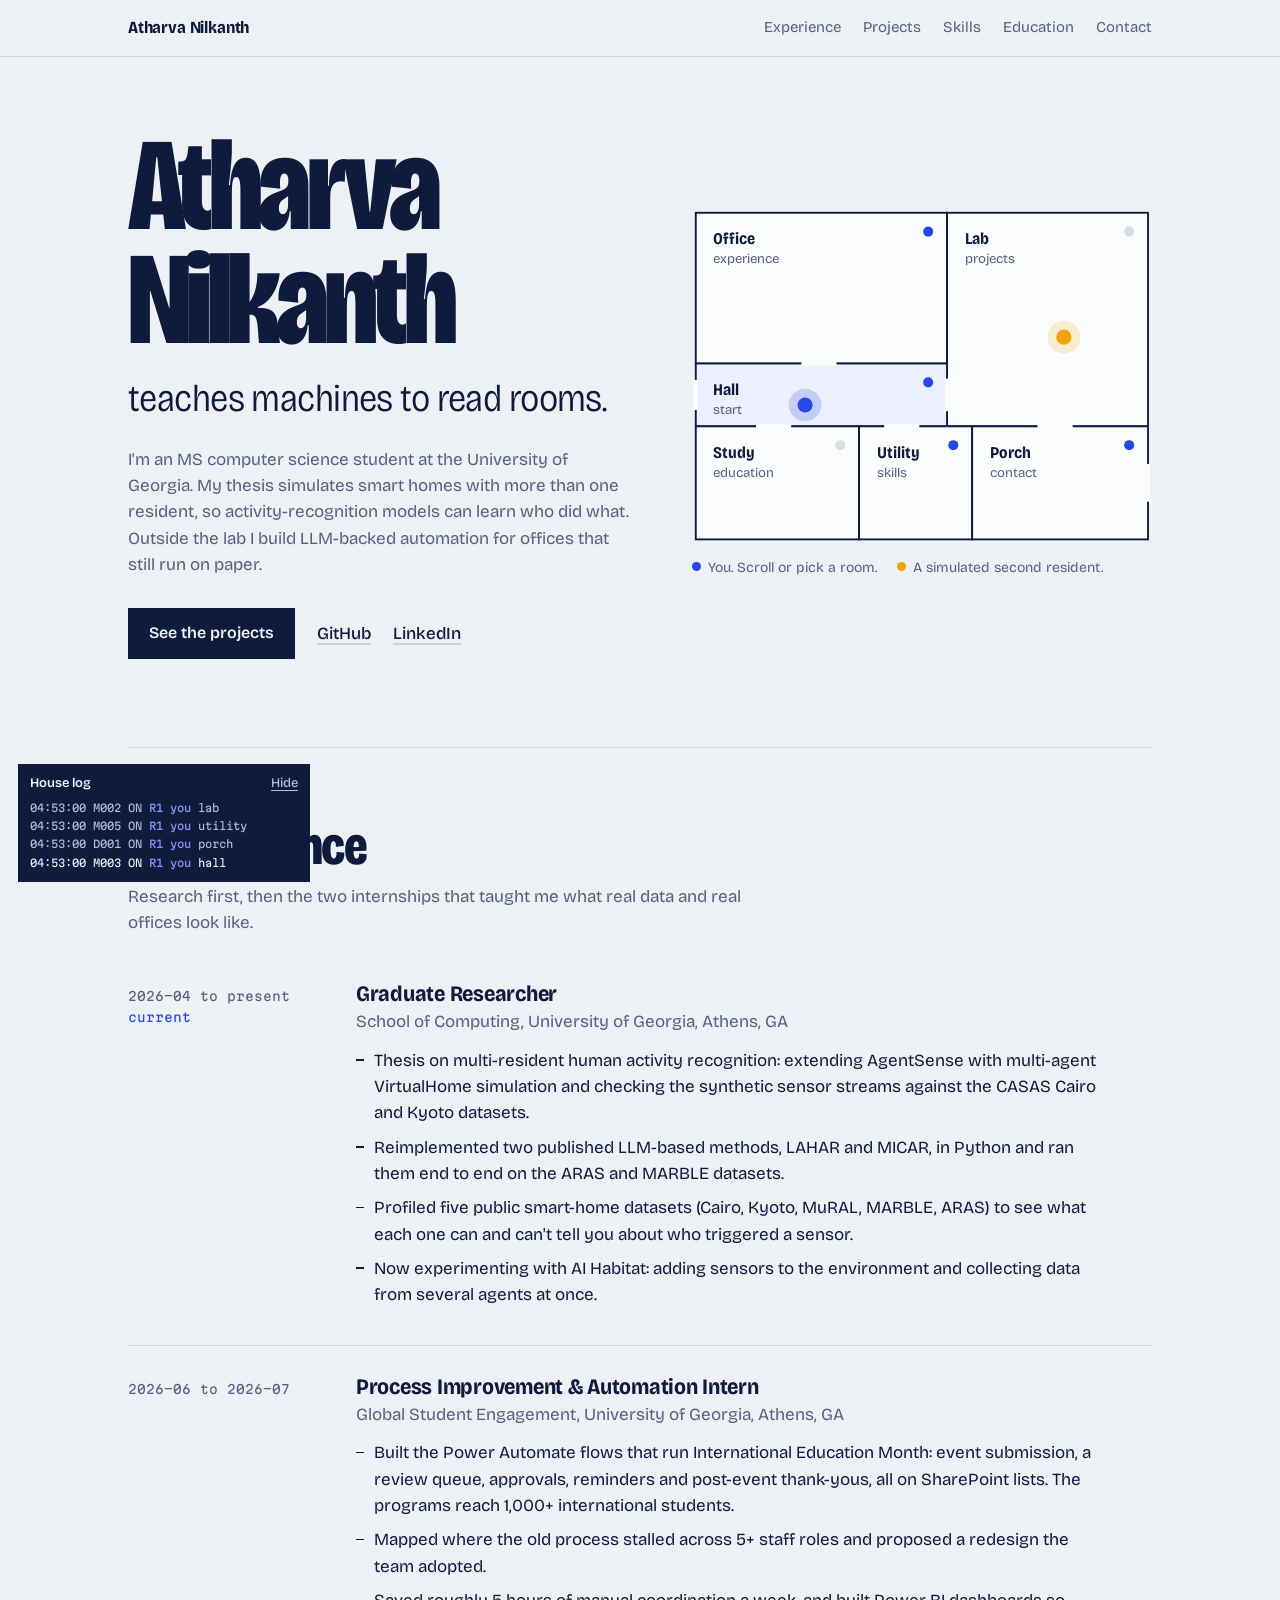
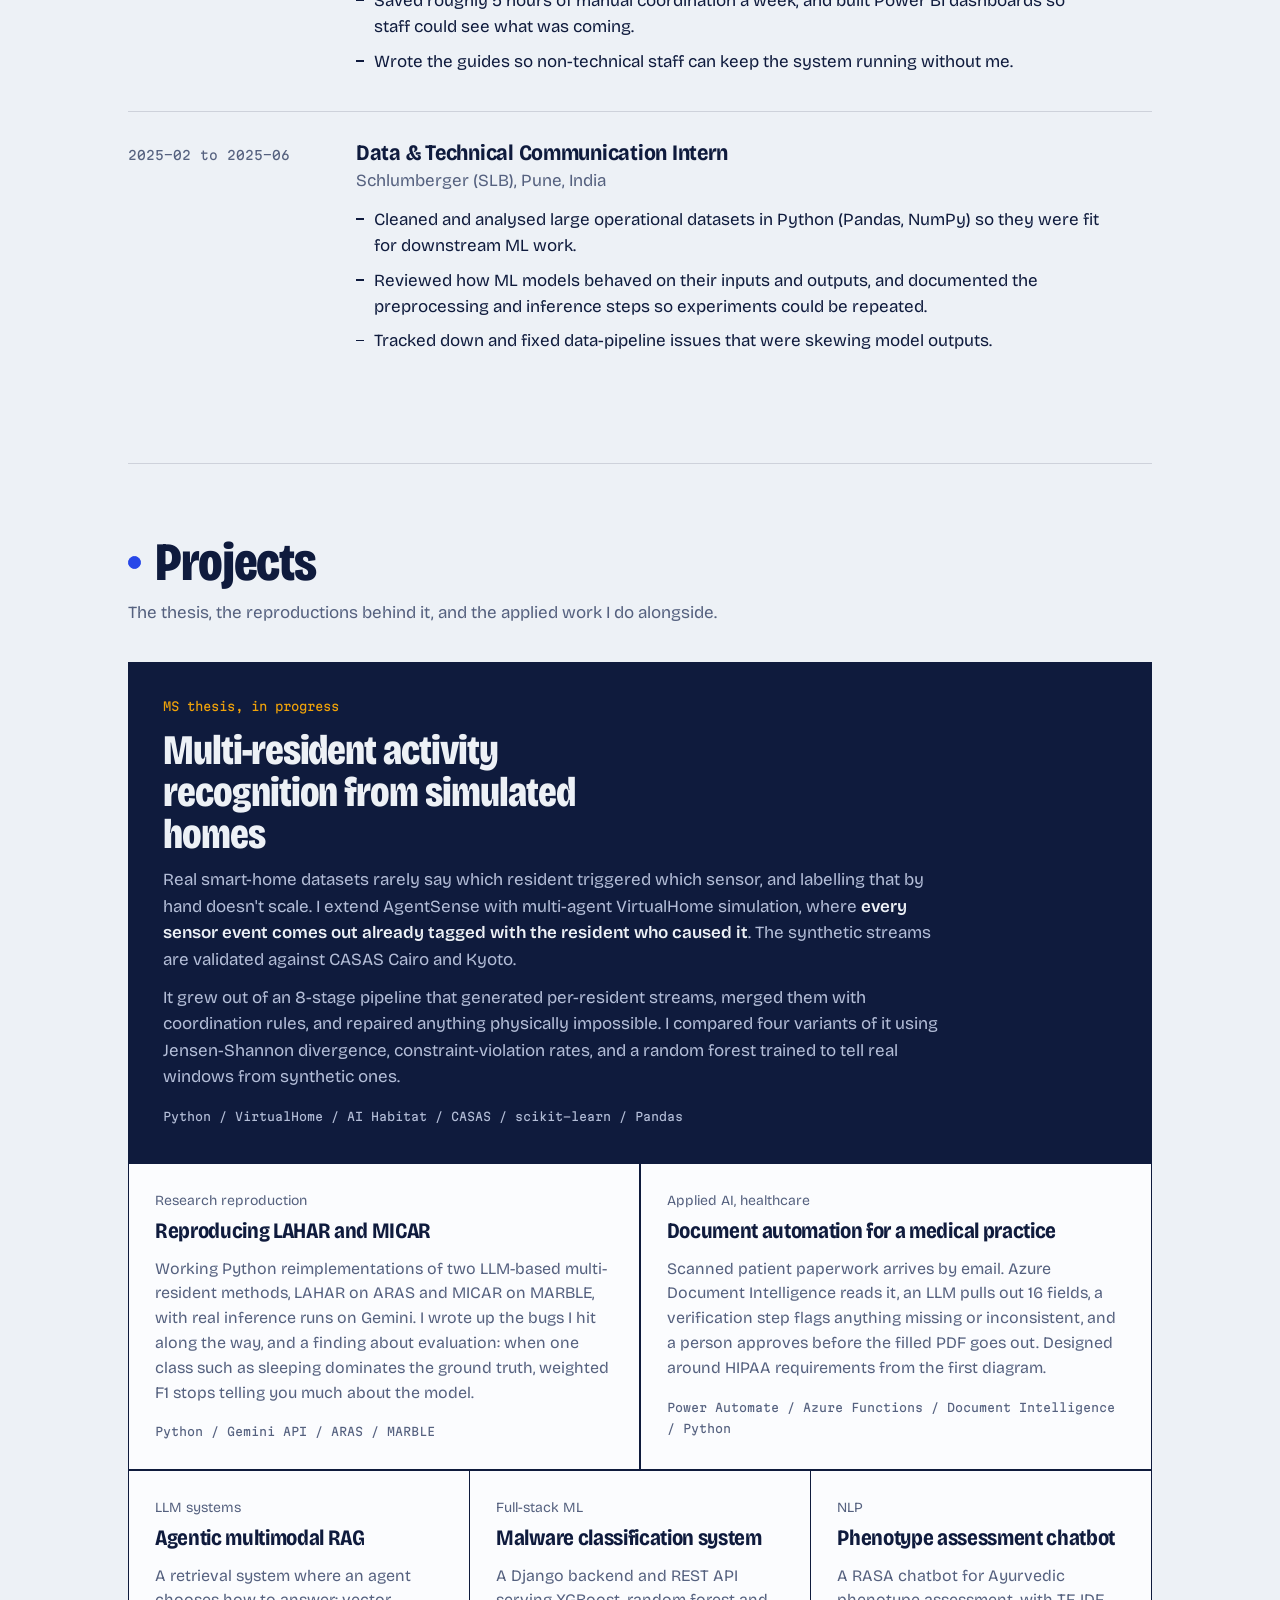
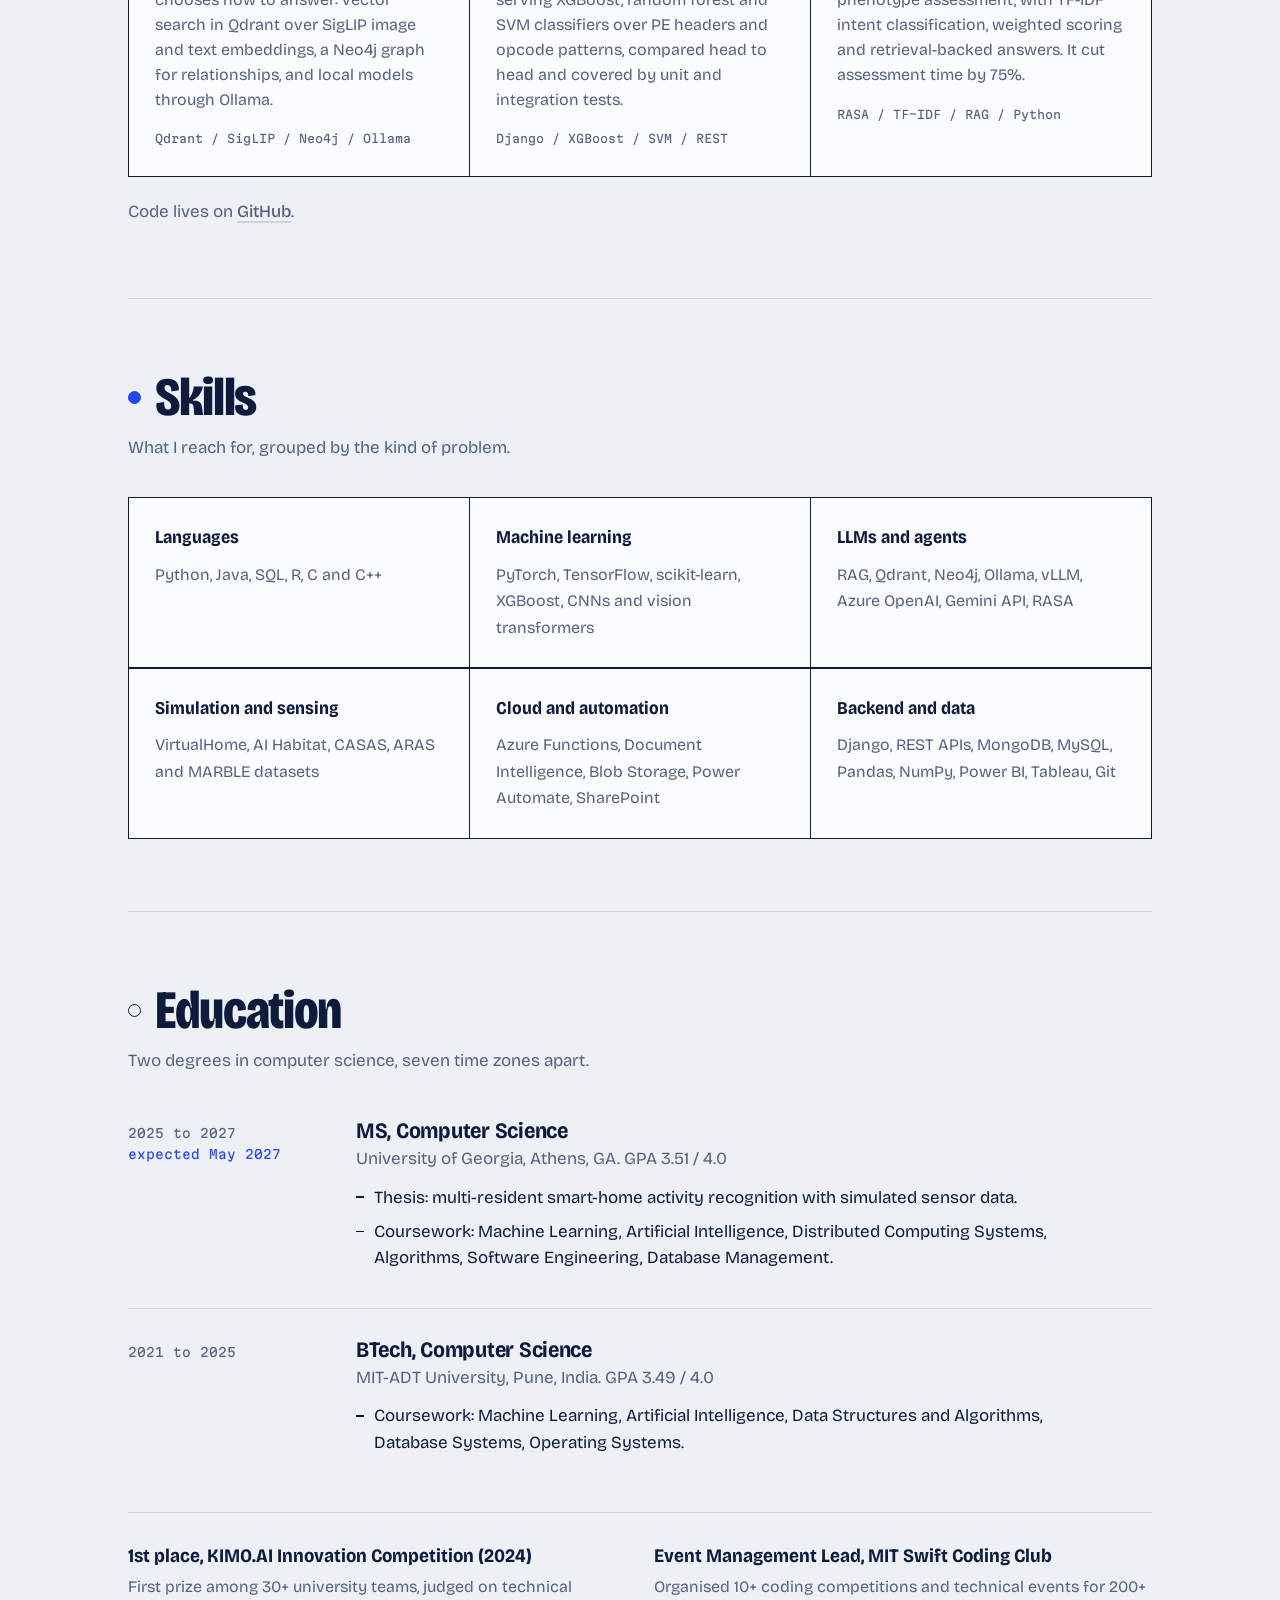
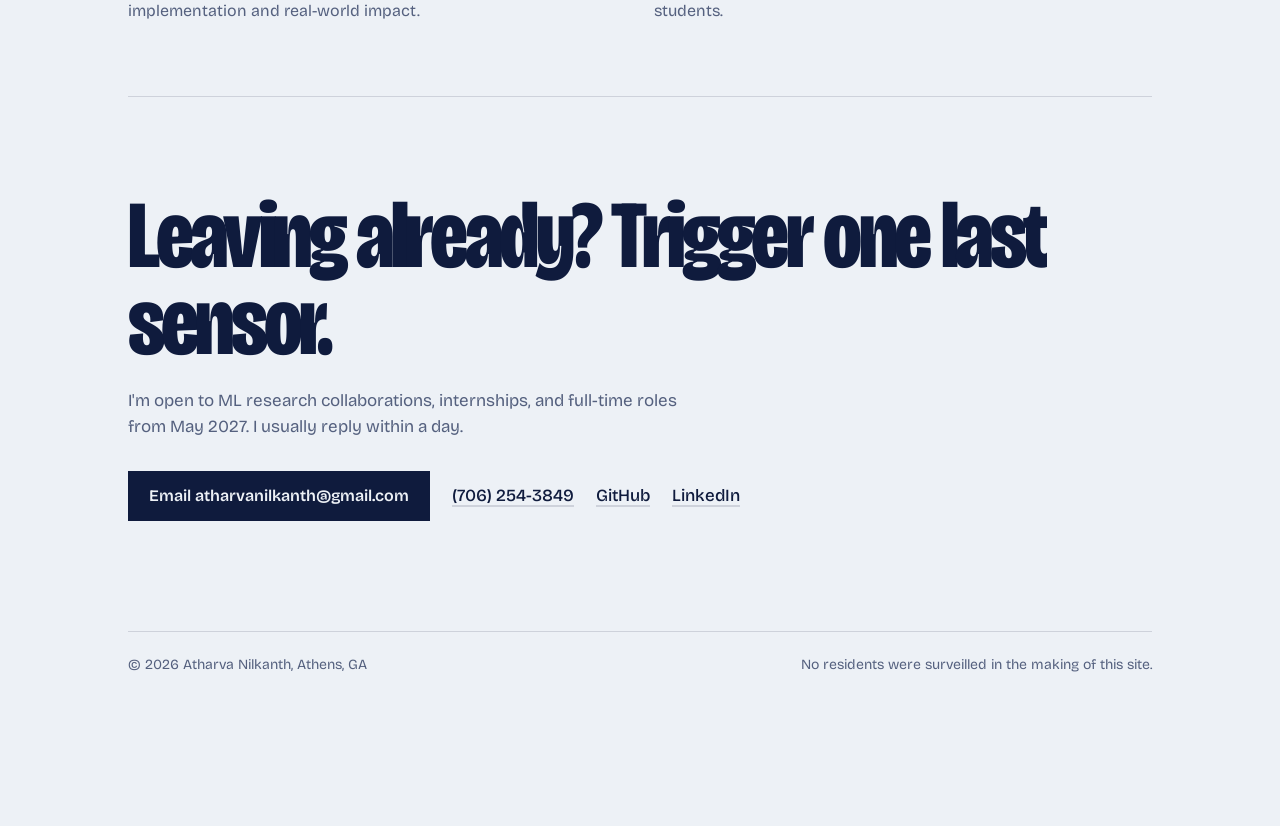
==== commit 1c278c54: "Refresh portfolio content and redesign around a two-resident floor plan Add graduate research role, " ====
--- a/index.html
+++ b/index.html
@@ -3,577 +3,562 @@
 <head>
 <meta charset="UTF-8">
 <meta name="viewport" content="width=device-width, initial-scale=1.0">
-<title>Atharva Nilkanth — ML Engineer · Human Activity Recognition</title>
-<meta name="description" content="Atharva Nilkanth — MS CS student at the University of Georgia building synthetic sensor data pipelines for smart-home human activity recognition.">
+<title>Atharva Nilkanth, ML engineer: activity recognition research and applied AI</title>
+<meta name="description" content="Atharva Nilkanth is an MS computer science student at the University of Georgia. He researches multi-resident smart-home activity recognition and builds LLM-backed automation.">
+<meta name="color-scheme" content="light dark">
 <link rel="preconnect" href="https://fonts.googleapis.com">
 <link rel="preconnect" href="https://fonts.gstatic.com" crossorigin>
-<link href="https://fonts.googleapis.com/css2?family=Archivo:wdth,wght@62..125,100..900&family=IBM+Plex+Mono:wght@400;500;600&display=swap" rel="stylesheet">
+<link href="https://fonts.googleapis.com/css2?family=Bricolage+Grotesque:opsz,wdth,wght@12..96,75..100,200..800&family=Martian+Mono:wght@400;500&display=swap" rel="stylesheet">
 <style>
 :root{
-  --paper:#EEF0EB;
-  --paper-raise:#F6F7F4;
-  --ink:#14211C;
-  --ink-soft:#42524B;
-  --line:rgba(20,33,28,.14);
-  --grid:rgba(20,33,28,.055);
-  --signal:#E8590C;
-  --on:#2F9E44;
-  --off:#98A29C;
-  --mono:'IBM Plex Mono',ui-monospace,monospace;
-  --sans:'Archivo',system-ui,sans-serif;
+  --daylight:#EDF1F6;      /* page */
+  --plaster:#FBFCFE;       /* room fill */
+  --midnight:#0F1B3D;      /* ink and walls */
+  --slate:#55617F;         /* secondary text */
+  --cobalt:#2747E8;        /* resident 1: the visitor */
+  --saffron:#F0A30A;       /* resident 2: the simulated one */
+  --saffron-ink:#8A5A00;   /* saffron when it has to be read as text */
+  --hair:rgba(15,27,61,.14);
+  --panel:#0F1B3D;         /* inverted surfaces */
+  --panel-ink:#EDF1F6;
+  --panel-soft:#B4BED8;
+  --panel-accent:#F0A30A;
+  --display:'Bricolage Grotesque',system-ui,sans-serif;
+  --data:'Martian Mono',ui-monospace,SFMono-Regular,Menlo,monospace;
+  --wall:1.5px;
+}
+@media (prefers-color-scheme:dark){
+  :root{
+    --daylight:#0B1330;
+    --plaster:#121C42;
+    --midnight:#E6EBF7;
+    --slate:#9AA6C6;
+    --cobalt:#7C93FF;
+    --saffron:#F5B52E;
+    --saffron-ink:#F5B52E;
+    --hair:rgba(230,235,247,.16);
+    --panel:#E6EBF7;
+    --panel-ink:#0B1330;
+    --panel-soft:#3B4770;
+    --panel-accent:#8A5A00;
+  }
 }
 *{margin:0;padding:0;box-sizing:border-box}
-html{scroll-behavior:smooth}
+html{scroll-behavior:smooth;-webkit-text-size-adjust:100%}
+body{
+  font-family:var(--display);
+  font-optical-sizing:auto;
+  background:var(--daylight);
+  color:var(--midnight);
+  font-size:17px;
+  line-height:1.55;
+}
+::selection{background:var(--cobalt);color:#fff}
+a{color:inherit}
+a:focus-visible,button:focus-visible{outline:2px solid var(--cobalt);outline-offset:3px}
 @media (prefers-reduced-motion:reduce){
   html{scroll-behavior:auto}
-  *,*::before,*::after{animation-duration:.001s!important;animation-iteration-count:1!important;transition-duration:.001s!important}
-}
-body{
-  font-family:var(--sans);
-  background:var(--paper);
-  color:var(--ink);
-  background-image:
-    linear-gradient(var(--grid) 1px,transparent 1px),
-    linear-gradient(90deg,var(--grid) 1px,transparent 1px);
-  background-size:36px 36px;
-  line-height:1.55;
-  font-size:16px;
-}
-::selection{background:var(--signal);color:var(--paper)}
-a{color:inherit}
-a:focus-visible,button:focus-visible{outline:2px solid var(--signal);outline-offset:3px;border-radius:2px}
-
-/* ---------- top status bar ---------- */
-.statusbar{
-  position:fixed;top:0;left:0;right:0;z-index:60;
+  *,*::before,*::after{animation:none!important;transition:none!important}
+}
+
+.wrap{max-width:1080px;margin:0 auto;padding:0 28px}
+
+/* ---------- top bar ---------- */
+.bar{
+  position:sticky;top:0;z-index:50;
+  background:color-mix(in srgb,var(--daylight) 86%,transparent);
+  backdrop-filter:blur(10px);
+  border-bottom:1px solid var(--hair);
+}
+.bar .wrap{display:flex;align-items:center;gap:24px;height:56px}
+.bar .me{white-space:nowrap;font-weight:700;font-stretch:88%;letter-spacing:-.01em;text-decoration:none;font-size:17px}
+.bar nav{margin-left:auto;display:flex;gap:22px;font-size:15px}
+.bar nav a{text-decoration:none;color:var(--slate);padding:4px 0;border-bottom:var(--wall) solid transparent}
+.bar nav a:hover{color:var(--midnight)}
+.bar nav a.here{color:var(--midnight);border-bottom-color:var(--cobalt)}
+@media(max-width:640px){.bar nav{gap:14px;font-size:14px}.bar nav a.opt{display:none}}
+
+/* ---------- hero ---------- */
+.hero{
+  display:grid;grid-template-columns:minmax(0,1.05fr) minmax(0,.95fr);
+  gap:56px;align-items:center;
+  padding:72px 0 88px;
+}
+@media(max-width:900px){.hero{grid-template-columns:1fr;gap:44px;padding:48px 0 64px}}
+.hero h1{
+  font-weight:800;font-stretch:75%;
+  font-size:clamp(64px,10.4vw,132px);
+  line-height:.86;letter-spacing:-.035em;
+}
+.hero .line{
+  margin-top:22px;
+  font-weight:300;font-stretch:90%;
+  font-size:clamp(24px,3.1vw,38px);
+  line-height:1.12;letter-spacing:-.015em;
+}
+.hero .about{margin-top:26px;max-width:48ch;color:var(--slate)}
+.actions{margin-top:30px;display:flex;flex-wrap:wrap;align-items:center;gap:12px 22px}
+.btn{
+  display:inline-block;text-decoration:none;font-weight:600;font-size:16px;
+  padding:12px 20px;background:var(--midnight);color:var(--daylight);
+  border:var(--wall) solid var(--midnight);
+}
+.btn:hover{background:var(--cobalt);border-color:var(--cobalt);color:#fff}
+.tlink{font-weight:500;text-decoration:underline;text-decoration-thickness:1.5px;text-underline-offset:4px;text-decoration-color:var(--hair)}
+.tlink:hover{text-decoration-color:var(--cobalt)}
+
+/* ---------- floor plan ---------- */
+.plan svg{display:block;width:100%;height:auto;overflow:visible}
+.plan .room rect{fill:var(--plaster);stroke:var(--midnight);stroke-width:var(--wall);transition:fill .25s}
+.plan a.room:hover rect,.plan a.room:focus-visible rect{fill:color-mix(in srgb,var(--cobalt) 9%,var(--plaster))}
+.plan a.room{cursor:pointer;outline:none}
+.plan .room.occupied rect{fill:color-mix(in srgb,var(--cobalt) 7%,var(--plaster))}
+.plan .door{stroke:var(--plaster);stroke-width:3.5;stroke-linecap:butt}
+.plan .rname{font-family:var(--display);font-weight:700;font-stretch:85%;font-size:13px;fill:var(--midnight)}
+.plan .rsub{font-family:var(--display);font-size:10.5px;fill:var(--slate)}
+.plan .sensor{fill:var(--hair);transition:fill .2s}
+.plan .sensor.r1{fill:var(--cobalt)}
+.plan .sensor.r2{fill:var(--saffron)}
+.plan .res{transition:transform 1.1s cubic-bezier(.5,0,.2,1)}
+.plan .res.r1 circle{fill:var(--cobalt)}
+.plan .res.r2 circle{fill:var(--saffron)}
+.plan .res .halo{opacity:.2}
+.legend{margin-top:14px;display:flex;flex-wrap:wrap;gap:6px 20px;font-size:14px;color:var(--slate)}
+.legend i{display:inline-block;width:9px;height:9px;border-radius:50%;margin-right:7px;vertical-align:1px}
+.legend .k1 i{background:var(--cobalt)}
+.legend .k2 i{background:var(--saffron)}
+
+/* ---------- sections ---------- */
+.sec{padding:72px 0;border-top:1px solid var(--hair);scroll-margin-top:56px}
+.sec > h2{
   display:flex;align-items:center;gap:14px;
-  padding:10px 20px;
-  font-family:var(--mono);font-size:11px;letter-spacing:.04em;
-  background:rgba(238,240,235,.88);backdrop-filter:blur(8px);
-  border-bottom:1px solid var(--line);
-}
-.statusbar .sysid{font-weight:600}
-.statusbar .dot{width:8px;height:8px;border-radius:50%;background:var(--on);flex:none;animation:pulse 2.2s infinite}
-@keyframes pulse{0%,100%{box-shadow:0 0 0 0 rgba(47,158,68,.5)}55%{box-shadow:0 0 0 7px rgba(47,158,68,0)}}
-.statusbar nav{margin-left:auto;display:flex;gap:18px}
-.statusbar nav a{text-decoration:none;color:var(--ink-soft)}
-.statusbar nav a:hover{color:var(--signal)}
-#clock{color:var(--ink-soft)}
-@media(max-width:720px){.statusbar nav{display:none}#clock{margin-left:auto}}
-
-/* ---------- layout ---------- */
-.wrap{max-width:1120px;margin:0 auto;padding:0 24px}
-
-/* ---------- hero ---------- */
-.hero{padding:130px 0 70px;display:grid;grid-template-columns:1.15fr .85fr;gap:56px;align-items:center}
-@media(max-width:900px){.hero{grid-template-columns:1fr;padding-top:110px;gap:40px}}
-.eyebrow{
-  font-family:var(--mono);font-size:12px;letter-spacing:.08em;
-  color:var(--signal);display:flex;align-items:center;gap:10px;margin-bottom:22px;
-}
-.eyebrow::before{content:"";width:26px;height:1px;background:var(--signal)}
-.hero h1{
-  font-weight:900;font-stretch:112%;
-  font-size:clamp(46px,7.2vw,86px);
-  line-height:.95;letter-spacing:-.02em;text-transform:uppercase;
-}
-.hero h1 .thin{display:block;font-weight:300;font-stretch:80%;color:var(--ink-soft)}
-.hero p.sub{margin-top:26px;max-width:46ch;font-size:17px;color:var(--ink-soft)}
-.hero p.sub b{color:var(--ink)}
-.hero-links{margin-top:30px;display:flex;flex-wrap:wrap;gap:12px}
-.btn{
-  font-family:var(--mono);font-size:12.5px;letter-spacing:.04em;
-  text-decoration:none;padding:11px 18px;border:1px solid var(--ink);
-  display:inline-flex;align-items:center;gap:8px;background:var(--paper-raise);
-  transition:transform .15s,box-shadow .15s;
-}
-.btn:hover{transform:translate(-2px,-2px);box-shadow:3px 3px 0 var(--ink)}
-.btn.solid{background:var(--ink);color:var(--paper)}
-.btn.solid:hover{box-shadow:3px 3px 0 var(--signal)}
-
-/* ---------- floor plan ---------- */
-.plan{position:relative}
-.plan svg{width:100%;height:auto;display:block}
-.plan .cap{
-  font-family:var(--mono);font-size:11px;color:var(--ink-soft);
-  margin-top:10px;display:flex;justify-content:space-between;gap:10px;flex-wrap:wrap;
-}
-.room{cursor:pointer}
-.room rect{fill:var(--paper-raise);stroke:var(--ink);stroke-width:1.5;transition:fill .2s}
-.room:hover rect,.room:focus rect{fill:#E4E9E2}
-.room text{font-family:var(--mono);font-size:10.5px;fill:var(--ink);letter-spacing:.05em}
-.room .rid{fill:var(--ink-soft);font-size:9px}
-.sensor{fill:var(--on)}
-.sensor.s2{fill:var(--signal)}
-.ping{fill:none;stroke:var(--on);stroke-width:1.4;opacity:0;transform-origin:center;animation:ping 3s infinite}
-.ping.p2{stroke:var(--signal);animation-delay:1s}
-.ping.p3{animation-delay:1.9s}
-@keyframes ping{0%{opacity:.85;r:4}70%{opacity:0;r:16}100%{opacity:0;r:16}}
-
-/* ---------- activity log (signature) ---------- */
-.alog{
-  position:fixed;left:18px;bottom:18px;z-index:70;width:330px;
-  background:var(--ink);color:#D9E2DC;border:1px solid var(--ink);
-  font-family:var(--mono);font-size:11px;line-height:1.7;
-  box-shadow:6px 6px 0 rgba(20,33,28,.18);
-}
-.alog header{
-  display:flex;align-items:center;gap:8px;padding:8px 12px;
-  border-bottom:1px solid rgba(217,226,220,.2);color:#fff;
-  font-size:11px;letter-spacing:.06em;font-weight:600;
-}
-.alog header .rec{width:7px;height:7px;border-radius:50%;background:var(--signal);animation:pulse 1.6s infinite}
-.alog header button{
-  margin-left:auto;background:none;border:1px solid rgba(217,226,220,.35);
-  color:#D9E2DC;font-family:var(--mono);font-size:10px;padding:2px 8px;cursor:pointer;
-}
-.alog header button:hover{border-color:#fff;color:#fff}
-.alog ul{list-style:none;padding:10px 12px;max-height:148px;overflow:hidden;display:flex;flex-direction:column;justify-content:flex-end}
-.alog li{white-space:nowrap;overflow:hidden;text-overflow:ellipsis}
-.alog li .t{color:#8FA39A}
-.alog li .on{color:#6FCF82}
-.alog li .sig{color:#FF8A50}
-.alog li.cursor::after{content:"▌";animation:blink 1s step-end infinite;color:#6FCF82}
-@keyframes blink{50%{opacity:0}}
-.alog.min ul{display:none}
-@media(max-width:720px){.alog{width:calc(100% - 32px);left:16px;bottom:12px}.alog ul{max-height:96px}}
-
-/* ---------- sections ---------- */
-section{padding:64px 0;border-top:1px solid var(--line)}
-.shead{display:flex;align-items:baseline;gap:16px;margin-bottom:38px;flex-wrap:wrap}
-.shead .sid{
-  font-family:var(--mono);font-size:12px;color:var(--paper);
-  background:var(--off);padding:3px 9px;letter-spacing:.05em;transition:background .3s;
-}
-section.fired .shead .sid{background:var(--on)}
-.shead h2{
-  font-weight:900;font-stretch:110%;text-transform:uppercase;
-  font-size:clamp(26px,3.4vw,38px);letter-spacing:-.01em;
-}
-.shead .meta{font-family:var(--mono);font-size:11px;color:var(--ink-soft);margin-left:auto}
-@media(max-width:720px){.shead .meta{display:none}}
-
-/* entries as log rows */
-.entry{
-  display:grid;grid-template-columns:190px 1fr;gap:26px;
-  padding:26px 0;border-top:1px dashed var(--line);
-}
-.entry:first-of-type{border-top:none}
-@media(max-width:720px){.entry{grid-template-columns:1fr;gap:8px}}
-.entry .when{font-family:var(--mono);font-size:12px;color:var(--ink-soft)}
-.entry .when .state{display:flex;align-items:center;gap:7px;margin-top:6px;font-size:10.5px}
-.entry .when .state i{width:7px;height:7px;border-radius:50%;background:var(--off);flex:none}
-.entry .when .state.live{color:var(--on)}
-.entry .when .state.live i{background:var(--on);animation:pulse 2.2s infinite}
-.entry h3{font-size:19px;font-weight:700;letter-spacing:-.01em}
-.entry .org{font-family:var(--mono);font-size:12px;color:var(--signal);margin:3px 0 10px}
-.entry ul{list-style:none;color:var(--ink-soft);font-size:15px}
-.entry ul li{padding-left:18px;position:relative;margin-bottom:7px}
-.entry ul li::before{content:"▸";position:absolute;left:0;color:var(--signal);font-size:11px;top:4px}
-
-/* projects */
-.pgrid{display:grid;grid-template-columns:repeat(3,1fr);gap:18px}
-@media(max-width:900px){.pgrid{grid-template-columns:1fr}}
-.pcard{
-  border:1.5px solid var(--ink);background:var(--paper-raise);
-  padding:22px;display:flex;flex-direction:column;gap:12px;position:relative;
-  transition:transform .15s,box-shadow .15s;text-decoration:none;
-}
-.pcard:hover{transform:translate(-3px,-3px);box-shadow:5px 5px 0 var(--ink)}
-.pcard.flag{grid-column:1 / -1;background:var(--ink);color:var(--paper)}
-.pcard.flag:hover{box-shadow:5px 5px 0 var(--signal)}
-.pcard .pid{font-family:var(--mono);font-size:10.5px;letter-spacing:.06em;color:var(--signal);display:flex;justify-content:space-between;gap:10px}
-.pcard h3{font-size:20px;font-weight:800;letter-spacing:-.01em}
-.pcard.flag h3{font-size:clamp(22px,2.6vw,28px)}
-.pcard p{font-size:14.5px;color:var(--ink-soft)}
-.pcard.flag p{color:#C7D2CB;max-width:74ch}
-.tags{display:flex;flex-wrap:wrap;gap:7px;margin-top:auto}
-.tags span{font-family:var(--mono);font-size:10.5px;border:1px solid var(--line);padding:3px 8px;color:var(--ink-soft)}
-.pcard.flag .tags span{border-color:rgba(217,226,220,.3);color:#C7D2CB}
-.pcard .go{font-family:var(--mono);font-size:11.5px;color:var(--signal);margin-top:4px}
-
-/* skills */
-.skgrid{display:grid;grid-template-columns:repeat(3,1fr);gap:0;border:1.5px solid var(--ink);background:var(--paper-raise)}
-@media(max-width:900px){.skgrid{grid-template-columns:1fr}}
-.skcell{padding:22px;border-right:1px dashed var(--line);border-bottom:1px dashed var(--line)}
-.skcell h4{font-family:var(--mono);font-size:11px;letter-spacing:.08em;color:var(--signal);margin-bottom:12px;font-weight:600}
-.skcell .chips{display:flex;flex-wrap:wrap;gap:7px}
-.skcell .chips span{font-family:var(--mono);font-size:12px;background:var(--paper);border:1px solid var(--line);padding:4px 9px}
-
-/* achievements */
-.ach{display:grid;grid-template-columns:1fr 1fr;gap:18px}
-@media(max-width:720px){.ach{grid-template-columns:1fr}}
-.acard{border-left:3px solid var(--signal);padding:6px 0 6px 18px}
-.acard h3{font-size:17px;font-weight:700}
-.acard p{font-size:14.5px;color:var(--ink-soft);margin-top:4px}
-.acard .yr{font-family:var(--mono);font-size:11px;color:var(--signal)}
-
-/* contact */
-.contact{padding:80px 0 120px;text-align:left}
-.contact h2{font-weight:900;font-stretch:112%;text-transform:uppercase;font-size:clamp(34px,5.5vw,64px);line-height:1;letter-spacing:-.02em}
-.contact h2 span{color:var(--signal)}
-.contact p{margin:20px 0 30px;color:var(--ink-soft);max-width:52ch}
-footer{border-top:1px solid var(--line);padding:22px 0 150px;font-family:var(--mono);font-size:11px;color:var(--ink-soft);display:flex;justify-content:space-between;gap:12px;flex-wrap:wrap}
+  font-weight:800;font-stretch:78%;
+  font-size:clamp(34px,4.6vw,54px);line-height:1;letter-spacing:-.025em;
+  margin-bottom:10px;
+}
+.sec > h2::before{
+  content:"";width:11px;height:11px;border-radius:50%;flex:none;
+  border:var(--wall) solid var(--midnight);transition:background .3s,border-color .3s;
+}
+.sec.fired > h2::before{background:var(--cobalt);border-color:var(--cobalt)}
+.sec > .lede{color:var(--slate);max-width:60ch;margin-bottom:36px}
+
+/* timeline rows */
+.row{display:grid;grid-template-columns:200px minmax(0,1fr);gap:28px;padding:28px 0;border-top:1px solid var(--hair)}
+.row:first-of-type{border-top:0;padding-top:8px}
+@media(max-width:720px){.row{grid-template-columns:1fr;gap:6px}}
+.when{font-family:var(--data);font-size:12.5px;color:var(--slate);padding-top:5px;line-height:1.7}
+.when .now{display:block;color:var(--cobalt)}
+.row h3{font-size:22px;font-weight:700;font-stretch:90%;letter-spacing:-.012em;line-height:1.2}
+.row .org{color:var(--slate);margin:2px 0 12px}
+.row ul{list-style:none;max-width:68ch}
+.row li{position:relative;padding-left:18px;margin-bottom:8px}
+.row li::before{content:"";position:absolute;left:0;top:.68em;width:8px;height:var(--wall);background:var(--midnight)}
+
+/* rooms: project and skill cells share walls like a floor plan */
+.rooms{display:grid;gap:var(--wall);background:var(--midnight);border:var(--wall) solid var(--midnight)}
+.rooms > *{background:var(--plaster);padding:26px}
+.projects{grid-template-columns:repeat(6,minmax(0,1fr))}
+.projects .lead{grid-column:1/-1;background:var(--panel);color:var(--panel-ink);padding:34px}
+.projects .half{grid-column:span 3}
+.projects .third{grid-column:span 2}
+@media(max-width:900px){.projects .half,.projects .third{grid-column:1/-1}}
+.projects h3{font-weight:700;font-stretch:85%;font-size:22px;line-height:1.15;letter-spacing:-.015em}
+.projects .lead h3{font-size:clamp(28px,3.6vw,42px);font-weight:800;font-stretch:78%;line-height:1;letter-spacing:-.025em;max-width:22ch}
+.projects p{margin-top:12px;font-size:16px;color:var(--slate)}
+.projects .lead p{color:var(--panel-soft);max-width:72ch;font-size:17px}
+.projects .lead p strong{color:var(--panel-ink);font-weight:600}
+.projects .status{font-family:var(--data);font-size:12px;color:var(--panel-accent);margin-bottom:14px}
+.projects .kind{font-size:14px;color:var(--slate);margin-bottom:8px}
+.stack{margin-top:16px;font-family:var(--data);font-size:11.5px;line-height:1.9;color:var(--slate)}
+.projects .lead .stack{color:var(--panel-soft)}
+.more{margin-top:22px;color:var(--slate)}
+
+.skills{grid-template-columns:repeat(3,minmax(0,1fr))}
+@media(max-width:900px){.skills{grid-template-columns:repeat(2,minmax(0,1fr))}}
+@media(max-width:560px){.skills{grid-template-columns:1fr}}
+.skills h3{font-size:18px;font-weight:700;font-stretch:88%;margin-bottom:10px}
+.skills p{font-size:16px;color:var(--slate);line-height:1.65}
+
+.honors{display:grid;grid-template-columns:1fr 1fr;gap:28px;margin-top:20px;padding-top:28px;border-top:1px solid var(--hair)}
+@media(max-width:720px){.honors{grid-template-columns:1fr}}
+.honors h3{font-size:19px;font-weight:700;font-stretch:90%}
+.honors p{color:var(--slate);font-size:16px;margin-top:4px}
+
+/* ---------- contact ---------- */
+.contact{padding:96px 0 110px}
+.contact h2{display:block;font-weight:800;font-stretch:75%;font-size:clamp(46px,7.6vw,96px);line-height:.9;letter-spacing:-.035em;margin-bottom:22px}
+.contact h2::before{display:none}
+.contact p{max-width:52ch;color:var(--slate)}
+footer{border-top:1px solid var(--hair);padding:22px 0 150px;font-size:14px;color:var(--slate);display:flex;justify-content:space-between;gap:10px 24px;flex-wrap:wrap}
+
+/* ---------- house log dock ---------- */
+.dock{
+  position:fixed;left:18px;bottom:18px;z-index:60;
+  display:flex;align-items:stretch;
+  background:var(--panel);color:var(--panel-ink);
+  max-width:calc(100vw - 36px);
+}
+.dock .mini{width:112px;padding:10px;flex:none;border-right:1px solid color-mix(in srgb,var(--panel-ink) 18%,transparent)}
+.dock .mini.plan .room rect{fill:transparent;stroke:var(--panel-soft);stroke-width:2}
+.dock .mini.plan .room.occupied rect{fill:color-mix(in srgb,var(--cobalt) 30%,transparent)}
+.dock .mini.plan .door{stroke:var(--panel)}
+.dock.athome .mini{display:none}
+.dock .feed{padding:9px 12px 10px;min-width:0;width:292px}
+.dock .head{display:flex;align-items:center;gap:10px;font-size:13px;font-weight:600;margin-bottom:5px}
+.dock button{
+  margin-left:auto;background:none;border:0;color:var(--panel-soft);
+  font:inherit;font-weight:500;cursor:pointer;text-decoration:underline;text-underline-offset:3px;
+}
+.dock button:hover{color:var(--panel-ink)}
+.dock ol{list-style:none;font-family:var(--data);font-size:10.5px;line-height:1.75;color:var(--panel-soft)}
+.dock li{white-space:nowrap;overflow:hidden;text-overflow:ellipsis}
+.dock li:last-child{color:var(--panel-ink)}
+.dock li b{font-weight:500}
+.dock li .r1{color:color-mix(in srgb,var(--cobalt) 55%,var(--panel-ink))}
+.dock li .r2{color:var(--saffron)}
+@media (prefers-color-scheme:dark){.dock li .r1{color:#2747E8}.dock li .r2{color:#8A5A00}}
+.dock.min .mini,.dock.min ol{display:none}
+.dock.min .feed{width:auto}
+.dock.min .head{margin:0}
+@media(max-width:640px){
+  .dock{left:10px;right:10px;bottom:10px;max-width:none}
+  .dock .feed{width:auto;flex:1}
+  .dock .mini{width:84px}
+  .dock li:not(:nth-last-child(-n+2)){display:none}
+}
 </style>
 </head>
 <body>
 
-<div class="statusbar">
-  <span class="dot" aria-hidden="true"></span>
-  <span class="sysid">AN-HOME · atharva_nilkanth.sys</span>
-  <span id="clock" aria-hidden="true"></span>
-  <nav aria-label="Sections">
-    <a href="#experience">experience</a>
-    <a href="#projects">projects</a>
-    <a href="#skills">skills</a>
-    <a href="#education">education</a>
-    <a href="#contact">contact</a>
-  </nav>
-</div>
-
-<!-- signature: the site senses YOU -->
-<aside class="alog" id="alog" aria-label="Live visitor activity log">
-  <header>
-    <span class="rec" aria-hidden="true"></span> ACTIVITY LOG — resident_01 (you)
-    <button id="alogToggle" aria-expanded="true">hide</button>
-  </header>
-  <ul id="alogList" aria-live="polite"></ul>
-</aside>
+<header class="bar">
+  <div class="wrap">
+    <a class="me" href="#top">Atharva Nilkanth</a>
+    <nav aria-label="Sections">
+      <a class="opt" href="#experience">Experience</a>
+      <a href="#projects">Projects</a>
+      <a class="opt" href="#skills">Skills</a>
+      <a class="opt" href="#education">Education</a>
+      <a href="#contact">Contact</a>
+    </nav>
+  </div>
+</header>
 
 <main class="wrap">
 
-  <!-- HERO -->
-  <div class="hero">
+  <div class="hero" id="top" data-room="top">
     <div>
-      <div class="eyebrow">SUBJECT DETECTED · CLASSIFYING ACTIVITY…</div>
-      <h1>Atharva<br>Nilkanth
-        <span class="thin">teaches machines to read rooms.</span>
-      </h1>
-      <p class="sub">ML engineer & MS CS student at the <b>University of Georgia</b>. I build <b>synthetic sensor-data pipelines</b> for smart-home human activity recognition — plus automation, backends, and models that survive contact with real data.</p>
-      <div class="hero-links">
-        <a class="btn solid" href="#projects">▸ view projects</a>
-        <a class="btn" href="https://github.com/atharvanilkanth" target="_blank" rel="noopener">github ↗</a>
-        <a class="btn" href="https://linkedin.com/in/atharva-nilkanth" target="_blank" rel="noopener">linkedin ↗</a>
-      </div>
-    </div>
-
-    <!-- floor plan -->
-    <div class="plan" aria-label="Interactive smart-home floor plan; each room links to a section">
-      <svg viewBox="0 0 360 300" role="img" aria-label="Smart home floor plan with pulsing sensors">
-        <!-- outer wall -->
-        <rect x="8" y="8" width="344" height="284" fill="none" stroke="var(--ink)" stroke-width="2"/>
-        <!-- rooms -->
-        <a class="room" href="#experience" aria-label="Office room, links to experience">
-          <rect x="8" y="8" width="200" height="140"/>
-          <text x="22" y="32">OFFICE</text>
-          <text class="rid" x="22" y="46">→ experience</text>
-          <circle class="sensor" cx="180" cy="30" r="4"/>
-          <circle class="ping" cx="180" cy="30" r="4"/>
-        </a>
-        <a class="room" href="#projects" aria-label="Lab room, links to projects">
-          <rect x="208" y="8" width="144" height="190"/>
-          <text x="222" y="32">LAB</text>
-          <text class="rid" x="222" y="46">→ projects</text>
-          <circle class="sensor s2" cx="330" cy="30" r="4"/>
-          <circle class="ping p2" cx="330" cy="30" r="4"/>
-        </a>
-        <a class="room" href="#education" aria-label="Study room, links to education">
-          <rect x="8" y="148" width="200" height="144"/>
-          <text x="22" y="172">STUDY</text>
-          <text class="rid" x="22" y="186">→ education</text>
-          <circle class="sensor" cx="180" cy="270" r="4"/>
-          <circle class="ping p3" cx="180" cy="270" r="4"/>
-        </a>
-        <a class="room" href="#skills" aria-label="Utility room, links to skills">
-          <rect x="208" y="198" width="144" height="94"/>
-          <text x="222" y="222">UTILITY</text>
-          <text class="rid" x="222" y="236">→ skills</text>
-          <circle class="sensor" cx="330" cy="270" r="4"/>
-        </a>
-        <!-- door gap -->
-        <line x1="8" y1="8" x2="8" y2="292" stroke="var(--paper)" stroke-width="3" stroke-dasharray="0 120 26 400"/>
-        <text x="14" y="132" font-family="var(--mono)" font-size="9" fill="var(--signal)">D001</text>
-      </svg>
-      <div class="cap">
-        <span>fig. 01 — click a room to enter</span>
-        <span><span style="color:var(--on)">●</span> motion &nbsp; <span style="color:var(--signal)">●</span> active zone</span>
-      </div>
+      <h1>Atharva Nilkanth</h1>
+      <p class="line">teaches machines to read rooms.</p>
+      <p class="about">I'm an MS computer science student at the University of Georgia. My thesis simulates smart homes with more than one resident, so activity-recognition models can learn who did what. Outside the lab I build LLM-backed automation for offices that still run on paper.</p>
+      <div class="actions">
+        <a class="btn" href="#projects">See the projects</a>
+        <a class="tlink" href="https://github.com/atharvanilkanth" target="_blank" rel="noopener">GitHub</a>
+        <a class="tlink" href="https://linkedin.com/in/atharva-nilkanth" target="_blank" rel="noopener">LinkedIn</a>
+      </div>
+    </div>
+
+    <div>
+      <div class="plan" id="plan"></div>
+      <p class="legend">
+        <span class="k1"><i></i>You. Scroll or pick a room.</span>
+        <span class="k2"><i></i>A simulated second resident.</span>
+      </p>
     </div>
   </div>
 
-  <!-- EXPERIENCE -->
-  <section id="experience" data-sensor="M101" data-label="EXPERIENCE">
-    <div class="shead">
-      <span class="sid">M101</span>
-      <h2>Experience</h2>
-      <span class="meta">room: OFFICE · events: 2</span>
-    </div>
-
-    <div class="entry">
-      <div class="when">
-        2026-06 → present
-        <div class="state live"><i></i>SENSOR ON</div>
-      </div>
-      <div>
-        <h3>Workflow Automation Intern</h3>
-        <div class="org">Global Student Engagement · University of Georgia — Athens, GA</div>
+  <section class="sec" id="experience" data-room="experience">
+    <h2>Experience</h2>
+    <p class="lede">Research first, then the two internships that taught me what real data and real offices look like.</p>
+
+    <div class="row">
+      <div class="when">2026-04 to present<span class="now">current</span></div>
+      <div>
+        <h3>Graduate Researcher</h3>
+        <div class="org">School of Computing, University of Georgia, Athens, GA</div>
         <ul>
-          <li>Engineered Power Automate workflows replacing manual coordination for International Education Month across 5+ staff roles, supporting programs for 1,000+ international students.</li>
-          <li>Mapped process dependencies and bottlenecks; produced data-informed redesign recommendations adopted by the team.</li>
-          <li>Built automated reminders, dynamic intake forms, and scheduling tools — cutting ~5+ hours of manual overhead per week.</li>
-          <li>Authored documentation and user guides so non-technical staff can run the systems long after the internship ends.</li>
+          <li>Thesis on multi-resident human activity recognition: extending AgentSense with multi-agent VirtualHome simulation and checking the synthetic sensor streams against the CASAS Cairo and Kyoto datasets.</li>
+          <li>Reimplemented two published LLM-based methods, LAHAR and MICAR, in Python and ran them end to end on the ARAS and MARBLE datasets.</li>
+          <li>Profiled five public smart-home datasets (Cairo, Kyoto, MuRAL, MARBLE, ARAS) to see what each one can and can't tell you about who triggered a sensor.</li>
+          <li>Now experimenting with AI Habitat: adding sensors to the environment and collecting data from several agents at once.</li>
         </ul>
       </div>
     </div>
 
-    <div class="entry">
-      <div class="when">
-        2025-02 → 2025-06
-        <div class="state"><i></i>SENSOR OFF</div>
-      </div>
+    <div class="row">
+      <div class="when">2026-06 to 2026-07</div>
+      <div>
+        <h3>Process Improvement &amp; Automation Intern</h3>
+        <div class="org">Global Student Engagement, University of Georgia, Athens, GA</div>
+        <ul>
+          <li>Built the Power Automate flows that run International Education Month: event submission, a review queue, approvals, reminders and post-event thank-yous, all on SharePoint lists. The programs reach 1,000+ international students.</li>
+          <li>Mapped where the old process stalled across 5+ staff roles and proposed a redesign the team adopted.</li>
+          <li>Saved roughly 5 hours of manual coordination a week, and built Power BI dashboards so staff could see what was coming.</li>
+          <li>Wrote the guides so non-technical staff can keep the system running without me.</li>
+        </ul>
+      </div>
+    </div>
+
+    <div class="row">
+      <div class="when">2025-02 to 2025-06</div>
       <div>
         <h3>Data &amp; Technical Communication Intern</h3>
-        <div class="org">Schlumberger (SLB) — Pune, India</div>
+        <div class="org">Schlumberger (SLB), Pune, India</div>
         <ul>
-          <li>Analyzed large operational datasets in Python (Pandas, NumPy), fixing inconsistencies to improve data quality for downstream ML tasks.</li>
-          <li>Reviewed ML model I/O behavior and documented preprocessing and inference logic, enabling reproducible experiments.</li>
-          <li>Diagnosed and resolved data-pipeline issues affecting ML outputs in an enterprise environment.</li>
+          <li>Cleaned and analysed large operational datasets in Python (Pandas, NumPy) so they were fit for downstream ML work.</li>
+          <li>Reviewed how ML models behaved on their inputs and outputs, and documented the preprocessing and inference steps so experiments could be repeated.</li>
+          <li>Tracked down and fixed data-pipeline issues that were skewing model outputs.</li>
         </ul>
       </div>
     </div>
   </section>
 
-  <!-- PROJECTS -->
-  <section id="projects" data-sensor="M102" data-label="PROJECTS">
-    <div class="shead">
-      <span class="sid">M102</span>
-      <h2>Projects</h2>
-      <span class="meta">room: LAB · events: 3</span>
-    </div>
-
-    <div class="pgrid">
-      <a class="pcard flag" href="https://github.com/atharvanilkanth" target="_blank" rel="noopener">
-        <div class="pid"><span>P-001 · FLAGSHIP</span><span>STATUS: ACTIVE</span></div>
-        <h3>Multi-Resident Smart-Home Synthetic Data Pipeline</h3>
-        <p>A reproducible 8-stage pipeline that generates per-resident synthetic sensor streams and merges them with coordination rules to model realistic multi-resident activity (CASAS Cairo format). Includes a rule-based validation/repair layer enforcing physical constraints, benchmarked across a four-variant ablation with Jensen-Shannon divergence, constraint-violation rates, and Random Forest on real vs. synthetic windows.</p>
-        <div class="tags"><span>Python</span><span>Scikit-learn</span><span>Pandas</span><span>NumPy</span><span>CASAS</span></div>
-        <span class="go">open on github ↗</span>
-      </a>
-
-      <a class="pcard" href="https://github.com/atharvanilkanth" target="_blank" rel="noopener" style="grid-column:span 1">
-        <div class="pid"><span>P-002</span></div>
-        <h3>Malware Classification System</h3>
-        <p>Full-stack ML app: Django backend + REST APIs serving XGBoost, Random Forest, and SVM classifiers over PE headers and opcode patterns, with end-to-end unit and integration test coverage.</p>
-        <div class="tags"><span>Django</span><span>XGBoost</span><span>SVM</span><span>REST</span></div>
-        <span class="go">open on github ↗</span>
-      </a>
-
-      <a class="pcard" href="https://github.com/atharvanilkanth" target="_blank" rel="noopener">
-        <div class="pid"><span>P-003</span></div>
-        <h3>Phenotype Analysis Chatbot</h3>
-        <p>NLP chatbot built on the RASA framework — 75% reduction in assessment time through robust intent classification, backed by reliable inference services and thorough testing.</p>
-        <div class="tags"><span>RASA</span><span>NLP</span><span>Python</span></div>
-        <span class="go">open on github ↗</span>
-      </a>
-
-      <div class="pcard" aria-hidden="true" style="justify-content:center;align-items:flex-start;border-style:dashed;background:transparent">
-        <div class="pid"><span>P-004</span></div>
-        <h3 style="color:var(--ink-soft)">Next event pending…</h3>
-        <p>Currently extending the pipeline toward multi-resident HAR research. Watch this sensor.</p>
-      </div>
-    </div>
+  <section class="sec" id="projects" data-room="projects">
+    <h2>Projects</h2>
+    <p class="lede">The thesis, the reproductions behind it, and the applied work I do alongside.</p>
+
+    <div class="rooms projects">
+      <article class="lead">
+        <div class="status">MS thesis, in progress</div>
+        <h3>Multi-resident activity recognition from simulated homes</h3>
+        <p>Real smart-home datasets rarely say which resident triggered which sensor, and labelling that by hand doesn't scale. I extend AgentSense with multi-agent VirtualHome simulation, where <strong>every sensor event comes out already tagged with the resident who caused it</strong>. The synthetic streams are validated against CASAS Cairo and Kyoto.</p>
+        <p>It grew out of an 8-stage pipeline that generated per-resident streams, merged them with coordination rules, and repaired anything physically impossible. I compared four variants of it using Jensen-Shannon divergence, constraint-violation rates, and a random forest trained to tell real windows from synthetic ones.</p>
+        <div class="stack">Python / VirtualHome / AI Habitat / CASAS / scikit-learn / Pandas</div>
+      </article>
+
+      <article class="half">
+        <div class="kind">Research reproduction</div>
+        <h3>Reproducing LAHAR and MICAR</h3>
+        <p>Working Python reimplementations of two LLM-based multi-resident methods, LAHAR on ARAS and MICAR on MARBLE, with real inference runs on Gemini. I wrote up the bugs I hit along the way, and a finding about evaluation: when one class such as sleeping dominates the ground truth, weighted F1 stops telling you much about the model.</p>
+        <div class="stack">Python / Gemini API / ARAS / MARBLE</div>
+      </article>
+
+      <article class="half">
+        <div class="kind">Applied AI, healthcare</div>
+        <h3>Document automation for a medical practice</h3>
+        <p>Scanned patient paperwork arrives by email. Azure Document Intelligence reads it, an LLM pulls out 16 fields, a verification step flags anything missing or inconsistent, and a person approves before the filled PDF goes out. Designed around HIPAA requirements from the first diagram.</p>
+        <div class="stack">Power Automate / Azure Functions / Document Intelligence / Python</div>
+      </article>
+
+      <article class="third">
+        <div class="kind">LLM systems</div>
+        <h3>Agentic multimodal RAG</h3>
+        <p>A retrieval system where an agent chooses how to answer: vector search in Qdrant over SigLIP image and text embeddings, a Neo4j graph for relationships, and local models through Ollama.</p>
+        <div class="stack">Qdrant / SigLIP / Neo4j / Ollama</div>
+      </article>
+
+      <article class="third">
+        <div class="kind">Full-stack ML</div>
+        <h3>Malware classification system</h3>
+        <p>A Django backend and REST API serving XGBoost, random forest and SVM classifiers over PE headers and opcode patterns, compared head to head and covered by unit and integration tests.</p>
+        <div class="stack">Django / XGBoost / SVM / REST</div>
+      </article>
+
+      <article class="third">
+        <div class="kind">NLP</div>
+        <h3>Phenotype assessment chatbot</h3>
+        <p>A RASA chatbot for Ayurvedic phenotype assessment, with TF-IDF intent classification, weighted scoring and retrieval-backed answers. It cut assessment time by 75%.</p>
+        <div class="stack">RASA / TF-IDF / RAG / Python</div>
+      </article>
+    </div>
+    <p class="more">Code lives on <a class="tlink" href="https://github.com/atharvanilkanth" target="_blank" rel="noopener">GitHub</a>.</p>
   </section>
 
-  <!-- SKILLS -->
-  <section id="skills" data-sensor="M103" data-label="SKILLS">
-    <div class="shead">
-      <span class="sid">M103</span>
-      <h2>Skills</h2>
-      <span class="meta">room: UTILITY · channels: 6</span>
-    </div>
-    <div class="skgrid">
-      <div class="skcell">
-        <h4>LANGUAGES</h4>
-        <div class="chips"><span>Python</span><span>Java</span><span>R</span><span>SQL</span></div>
-      </div>
-      <div class="skcell">
-        <h4>ML / AI</h4>
-        <div class="chips"><span>PyTorch</span><span>TensorFlow</span><span>Scikit-learn</span><span>XGBoost</span><span>Random Forest</span><span>SVM</span><span>RASA (NLP)</span></div>
-      </div>
-      <div class="skcell">
-        <h4>BACKEND &amp; DATABASES</h4>
-        <div class="chips"><span>Django</span><span>REST APIs</span><span>MongoDB</span><span>MySQL</span><span>Data pipelines</span></div>
-      </div>
-      <div class="skcell">
-        <h4>DATA &amp; BI</h4>
-        <div class="chips"><span>Pandas</span><span>NumPy</span><span>Matplotlib</span><span>Tableau</span><span>Power BI</span></div>
-      </div>
-      <div class="skcell">
-        <h4>TESTING &amp; TOOLS</h4>
-        <div class="chips"><span>Unit / Integration Testing</span><span>Git</span><span>GitHub</span></div>
-      </div>
-      <div class="skcell">
-        <h4>AUTOMATION</h4>
-        <div class="chips"><span>Power Automate</span><span>MS Planner</span><span>Process mapping</span><span>Workflow design</span></div>
-      </div>
+  <section class="sec" id="skills" data-room="skills">
+    <h2>Skills</h2>
+    <p class="lede">What I reach for, grouped by the kind of problem.</p>
+    <div class="rooms skills">
+      <div><h3>Languages</h3><p>Python, Java, SQL, R, C and C++</p></div>
+      <div><h3>Machine learning</h3><p>PyTorch, TensorFlow, scikit-learn, XGBoost, CNNs and vision transformers</p></div>
+      <div><h3>LLMs and agents</h3><p>RAG, Qdrant, Neo4j, Ollama, vLLM, Azure OpenAI, Gemini API, RASA</p></div>
+      <div><h3>Simulation and sensing</h3><p>VirtualHome, AI Habitat, CASAS, ARAS and MARBLE datasets</p></div>
+      <div><h3>Cloud and automation</h3><p>Azure Functions, Document Intelligence, Blob Storage, Power Automate, SharePoint</p></div>
+      <div><h3>Backend and data</h3><p>Django, REST APIs, MongoDB, MySQL, Pandas, NumPy, Power BI, Tableau, Git</p></div>
     </div>
   </section>
 
-  <!-- EDUCATION -->
-  <section id="education" data-sensor="M104" data-label="EDUCATION">
-    <div class="shead">
-      <span class="sid">M104</span>
-      <h2>Education</h2>
-      <span class="meta">room: STUDY · events: 2</span>
-    </div>
-
-    <div class="entry">
-      <div class="when">
-        2025 → 2027 (exp.)
-        <div class="state live"><i></i>SENSOR ON</div>
-      </div>
+  <section class="sec" id="education" data-room="education">
+    <h2>Education</h2>
+    <p class="lede">Two degrees in computer science, seven time zones apart.</p>
+
+    <div class="row">
+      <div class="when">2025 to 2027<span class="now">expected May 2027</span></div>
       <div>
         <h3>MS, Computer Science</h3>
-        <div class="org">University of Georgia — Athens, GA</div>
-        <ul><li>Graduate research focus: smart-home human activity recognition and synthetic sensor data generation.</li></ul>
-      </div>
-    </div>
-
-    <div class="entry">
-      <div class="when">
-        2021 → 2025
-        <div class="state"><i></i>SENSOR OFF</div>
-      </div>
+        <div class="org">University of Georgia, Athens, GA. GPA 3.51 / 4.0</div>
+        <ul>
+          <li>Thesis: multi-resident smart-home activity recognition with simulated sensor data.</li>
+          <li>Coursework: Machine Learning, Artificial Intelligence, Distributed Computing Systems, Algorithms, Software Engineering, Database Management.</li>
+        </ul>
+      </div>
+    </div>
+
+    <div class="row">
+      <div class="when">2021 to 2025</div>
       <div>
         <h3>BTech, Computer Science</h3>
-        <div class="org">MIT-ADT University — Pune, India · GPA 3.49/4.0</div>
-        <ul><li>Coursework: Machine Learning, Artificial Intelligence, Data Structures &amp; Algorithms, Database Systems.</li></ul>
-      </div>
-    </div>
-
-    <div class="ach" style="margin-top:38px">
-      <div class="acard">
-        <span class="yr">2024</span>
-        <h3>1st Place — KIMO.AI Innovation Competition</h3>
+        <div class="org">MIT-ADT University, Pune, India. GPA 3.49 / 4.0</div>
+        <ul>
+          <li>Coursework: Machine Learning, Artificial Intelligence, Data Structures and Algorithms, Database Systems, Operating Systems.</li>
+        </ul>
+      </div>
+    </div>
+
+    <div class="honors">
+      <div>
+        <h3>1st place, KIMO.AI Innovation Competition (2024)</h3>
         <p>First prize among 30+ university teams, judged on technical implementation and real-world impact.</p>
       </div>
-      <div class="acard">
-        <span class="yr">MIT SWIFT CODING CLUB</span>
-        <h3>Event Management Lead</h3>
-        <p>Organized 10+ coding competitions and technical events for 200+ student participants.</p>
+      <div>
+        <h3>Event Management Lead, MIT Swift Coding Club</h3>
+        <p>Organised 10+ coding competitions and technical events for 200+ students.</p>
       </div>
     </div>
   </section>
 
-  <!-- CONTACT -->
-  <section id="contact" class="contact" data-sensor="D002" data-label="CONTACT">
-    <div class="eyebrow">D002 OPEN · EXIT DETECTED</div>
-    <h2>Leaving already?<br><span>Trigger one last sensor.</span></h2>
-    <p>Open to ML research collaborations, internships, and roles where data pipelines meet the real world. I usually respond fast.</p>
-    <div class="hero-links">
-      <a class="btn solid" href="mailto:atharvanilkanth@gmail.com">▸ atharvanilkanth@gmail.com</a>
-      <a class="btn" href="tel:+17062543849">(706) 254-3849</a>
-      <a class="btn" href="https://github.com/atharvanilkanth" target="_blank" rel="noopener">github ↗</a>
-      <a class="btn" href="https://linkedin.com/in/atharva-nilkanth" target="_blank" rel="noopener">linkedin ↗</a>
+  <section class="sec contact" id="contact" data-room="contact">
+    <h2>Leaving already? Trigger one last sensor.</h2>
+    <p>I'm open to ML research collaborations, internships, and full-time roles from May 2027. I usually reply within a day.</p>
+    <div class="actions">
+      <a class="btn" href="mailto:atharvanilkanth@gmail.com">Email atharvanilkanth@gmail.com</a>
+      <a class="tlink" href="tel:+17062543849">(706) 254-3849</a>
+      <a class="tlink" href="https://github.com/atharvanilkanth" target="_blank" rel="noopener">GitHub</a>
+      <a class="tlink" href="https://linkedin.com/in/atharva-nilkanth" target="_blank" rel="noopener">LinkedIn</a>
     </div>
   </section>
 
   <footer>
-    <span>© 2026 Atharva Nilkanth · Athens, GA</span>
-    <span>AN-HOME v1.0 — no residents were surveilled in the making of this site.</span>
+    <span>© 2026 Atharva Nilkanth, Athens, GA</span>
+    <span>No residents were surveilled in the making of this site.</span>
   </footer>
 </main>
+
+<aside class="dock athome" id="dock" aria-label="House log: which room you and the simulated resident are in">
+  <div class="mini plan" id="mini" aria-hidden="true"></div>
+  <div class="feed">
+    <div class="head"><span>House log</span><button id="dockToggle" aria-expanded="true">Hide</button></div>
+    <ol id="feed" aria-live="off"></ol>
+  </div>
+</aside>
 
 <script>
 (function(){
   var reduced = window.matchMedia('(prefers-reduced-motion: reduce)').matches;
-
-  /* clock */
-  var clock = document.getElementById('clock');
-  function tick(){
-    var d = new Date();
-    clock.textContent = d.toISOString().slice(0,10) + ' ' + d.toTimeString().slice(0,8);
-  }
-  tick(); setInterval(tick, 1000);
-
-  /* activity log */
-  var list = document.getElementById('alogList');
-  var MAX = 7;
-  function stamp(){
-    var d = new Date();
-    return d.toTimeString().slice(0,8);
-  }
-  function log(sensor, state, label, sig){
-    var li = document.createElement('li');
-    li.innerHTML = '<span class="t">' + stamp() + '</span> ' +
-      sensor + ' <span class="' + (sig ? 'sig' : 'on') + '">' + state + '</span> — ' + label;
-    var old = list.querySelector('.cursor');
-    if(old) old.classList.remove('cursor');
-    li.classList.add('cursor');
-    list.appendChild(li);
-    while(list.children.length > MAX) list.removeChild(list.firstChild);
-  }
-
-  log('D000','OPEN','session start · resident_01 detected', true);
-  setTimeout(function(){ log('M100','ON','viewing HERO'); }, 700);
-
-  /* section sensors */
-  var seen = {};
-  var io = new IntersectionObserver(function(entries){
-    entries.forEach(function(e){
-      if(e.isIntersecting){
-        var id = e.target.dataset.sensor, label = e.target.dataset.label;
-        e.target.classList.add('fired');
-        if(!seen[id]){ seen[id] = true; log(id,'ON','viewing ' + label); }
-        else { log(id,'ON','re-entered ' + label); }
+  var NS = 'http://www.w3.org/2000/svg';
+
+  /* One house, drawn twice: large in the hero, small in the dock. */
+  var ROOMS = [
+    {id:'experience', name:'Office',  sub:'experience', sensor:'M001', x:0,   y:0,   w:200, h:120},
+    {id:'projects',   name:'Lab',     sub:'projects',   sensor:'M002', x:200, y:0,   w:160, h:170},
+    {id:'top',        name:'Hall',    sub:'start',      sensor:'M003', x:0,   y:120, w:200, h:50},
+    {id:'education',  name:'Study',   sub:'education',  sensor:'M004', x:0,   y:170, w:130, h:90},
+    {id:'skills',     name:'Utility', sub:'skills',     sensor:'M005', x:130, y:170, w:90,  h:90},
+    {id:'contact',    name:'Porch',   sub:'contact',    sensor:'D001', x:220, y:170, w:140, h:90}
+  ];
+  var DOORS = [[84,120,112,120],[200,132,200,158],[48,170,76,170],[150,170,178,170],[272,170,300,170],[0,133,0,157],[360,200,360,230]];
+  var NEXT = {top:['experience','projects','education','skills'], experience:['top'], projects:['top','contact'],
+              education:['top'], skills:['top'], contact:['projects']};
+  var byId = {}; ROOMS.forEach(function(r){ byId[r.id] = r; });
+
+  function el(tag, attrs, parent){
+    var n = document.createElementNS(NS, tag);
+    for(var k in attrs) n.setAttribute(k, attrs[k]);
+    if(parent) parent.appendChild(n);
+    return n;
+  }
+  function spot(room, who){
+    var dx = room.w > 100 ? 13 : 9;
+    return [room.x + room.w/2 + (who === 1 ? -dx : dx), room.y + room.h/2 + (room.h > 60 ? 14 : 8)];
+  }
+
+  function drawPlan(host, full){
+    var svg = el('svg', {viewBox:'-3 -3 366 266', role: full ? 'group' : 'img'}, null);
+    if(full) svg.setAttribute('aria-label','Floor plan of the site. Each room opens a section.');
+    var api = {rooms:{}, sensors:{}};
+    ROOMS.forEach(function(r){
+      var g = el(full ? 'a' : 'g', {'class':'room'}, svg);
+      if(full){ g.setAttribute('href','#' + r.id); g.setAttribute('aria-label', r.name + ': go to ' + r.sub); }
+      el('rect', {x:r.x, y:r.y, width:r.w, height:r.h}, g);
+      if(full){
+        var t = el('text', {'class':'rname', x:r.x+14, y:r.y+25}, g); t.textContent = r.name;
+        var s = el('text', {'class':'rsub', x:r.x+14, y:r.y+40}, g); s.textContent = r.sub;
+        api.sensors[r.id] = el('circle', {'class':'sensor', cx:r.x+r.w-15, cy:r.y+15, r:4}, g);
+      }
+      api.rooms[r.id] = g;
+    });
+    DOORS.forEach(function(d){ el('line', {'class':'door', x1:d[0], y1:d[1], x2:d[2], y2:d[3]}, svg); });
+    api.res = [1,2].map(function(who){
+      var g = el('g', {'class':'res r' + who}, svg);
+      if(full) el('circle', {'class':'halo', r:13}, g);
+      el('circle', {r: full ? 6 : 11}, g);
+      return g;
+    });
+    host.appendChild(svg);
+    return api;
+  }
+
+  var plans = [drawPlan(document.getElementById('plan'), true), drawPlan(document.getElementById('mini'), false)];
+  var where = {1:null, 2:null};
+
+  function place(who, id){
+    var room = byId[id], p = spot(room, who);
+    plans.forEach(function(pl){
+      pl.res[who-1].style.transform = 'translate(' + p[0] + 'px,' + p[1] + 'px)';
+      if(who === 1){
+        for(var k in pl.rooms) pl.rooms[k].classList.toggle('occupied', k === id);
+      }
+      var s = pl.sensors[id];
+      if(s){
+        s.classList.add('r' + who);
+        setTimeout(function(){ s.classList.remove('r1','r2'); }, 1400);
       }
     });
-  }, {threshold: 0.25});
-  document.querySelectorAll('section[data-sensor]').forEach(function(s){ io.observe(s); });
-
-  /* project hovers */
-  document.querySelectorAll('.pcard[href]').forEach(function(c, i){
-    var name = c.querySelector('h3').textContent;
-    var fired = false;
-    c.addEventListener('mouseenter', function(){
-      if(!fired){ log('P-00' + (i+1),'FOCUS','inspecting ' + name.slice(0,32) + '…', true); fired = true;
-        setTimeout(function(){ fired = false; }, 8000); }
-    });
-  });
-
-  /* room clicks */
-  document.querySelectorAll('.room').forEach(function(r){
-    r.addEventListener('click', function(){
-      var target = r.getAttribute('href').slice(1);
-      log('D001','OPEN','entering ' + target.toUpperCase(), true);
-    });
-  });
-
-  /* idle detection — a HAR easter egg */
-  var idleTimer;
-  function resetIdle(){
-    clearTimeout(idleTimer);
-    idleTimer = setTimeout(function(){
-      log('M999','OFF','no motion detected · resident idle', true);
-    }, 25000);
-  }
-  ['scroll','mousemove','keydown','touchstart'].forEach(function(ev){
-    window.addEventListener(ev, resetIdle, {passive:true});
-  });
-  resetIdle();
-
-  /* toggle */
-  var alog = document.getElementById('alog');
-  var btn = document.getElementById('alogToggle');
+    where[who] = id;
+  }
+
+  /* The log: every event carries the resident who caused it. */
+  var feed = document.getElementById('feed'), MAX = 4;
+  function log(who, id, state){
+    var r = byId[id], li = document.createElement('li');
+    var t = new Date().toTimeString().slice(0,8);
+    li.innerHTML = t + '  ' + r.sensor + ' ' + state + '  <b class="r' + who + '">R' + who + (who === 1 ? ' you' : ' sim') + '</b>  ' + r.name.toLowerCase();
+    feed.appendChild(li);
+    while(feed.children.length > MAX) feed.removeChild(feed.firstChild);
+  }
+
+  /* Resident 1 is the visitor: whichever section sits mid-screen is the room they are in. */
+  var dock = document.getElementById('dock');
+  var links = document.querySelectorAll('.bar nav a');
+  function enter(id){
+    if(where[1] === id) return;
+    place(1, id); log(1, id, 'ON ');
+    dock.classList.toggle('athome', id === 'top');
+    var sec = document.getElementById(id);
+    if(sec.classList.contains('sec')) sec.classList.add('fired');
+    links.forEach(function(a){ a.classList.toggle('here', a.getAttribute('href') === '#' + id); });
+  }
+  var io = new IntersectionObserver(function(entries){
+    entries.forEach(function(e){ if(e.isIntersecting) enter(e.target.dataset.room); });
+  }, {rootMargin:'-45% 0px -45% 0px'});
+  document.querySelectorAll('[data-room]').forEach(function(s){ io.observe(s); });
+  place(1,'top'); log(1,'top','ON ');
+
+  /* Resident 2 is simulated: a slow walk through doors that actually exist. */
+  place(2,'projects');
+  if(!reduced){
+    setInterval(function(){
+      if(document.hidden) return;
+      var opts = NEXT[where[2]];
+      var to = opts[Math.floor(Math.random()*opts.length)];
+      place(2, to); log(2, to, 'ON ');
+    }, 4200);
+  }
+
+  var btn = document.getElementById('dockToggle');
   btn.addEventListener('click', function(){
-    var min = alog.classList.toggle('min');
-    btn.textContent = min ? 'show' : 'hide';
+    var min = dock.classList.toggle('min');
+    btn.textContent = min ? 'Show' : 'Hide';
     btn.setAttribute('aria-expanded', String(!min));
-  });
-
-  /* exit intent */
-  document.addEventListener('mouseleave', function(){
-    log('D002','AJAR','resident approaching exit…', true);
   });
 })();
 </script>
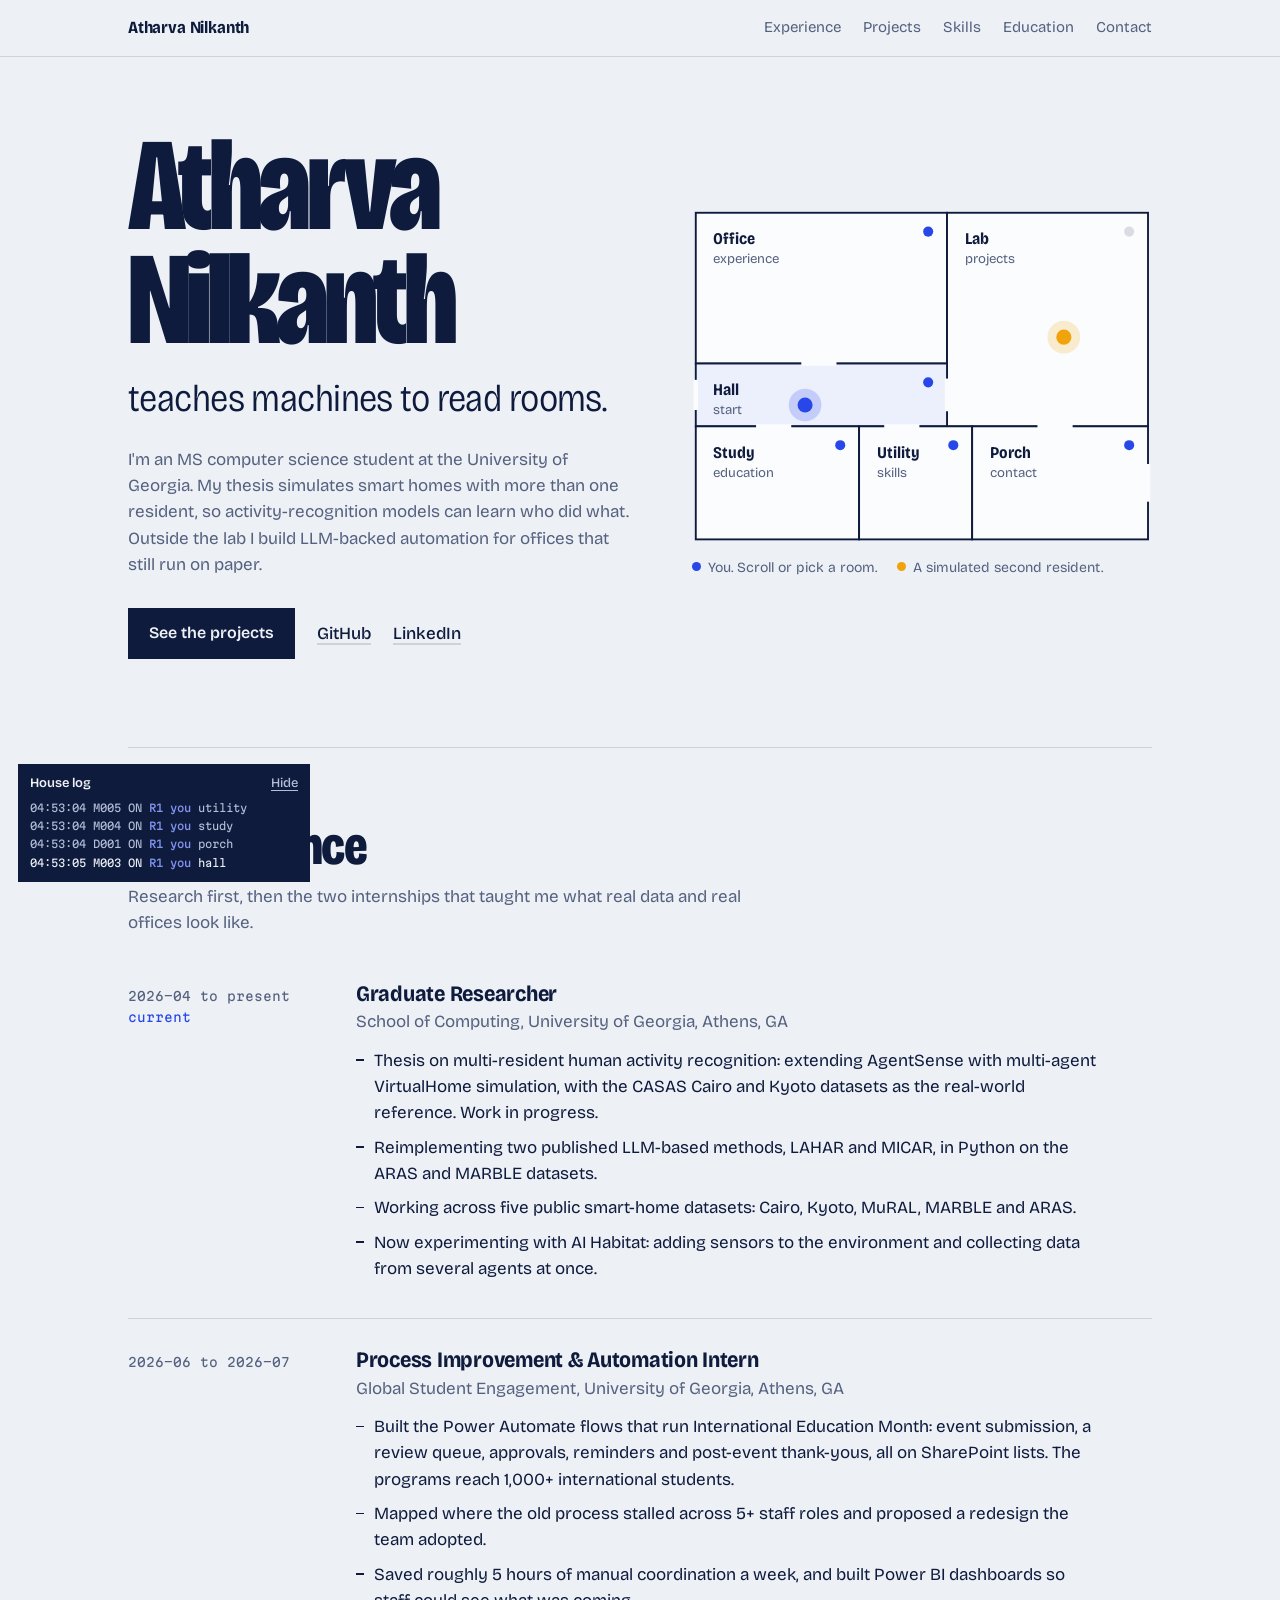
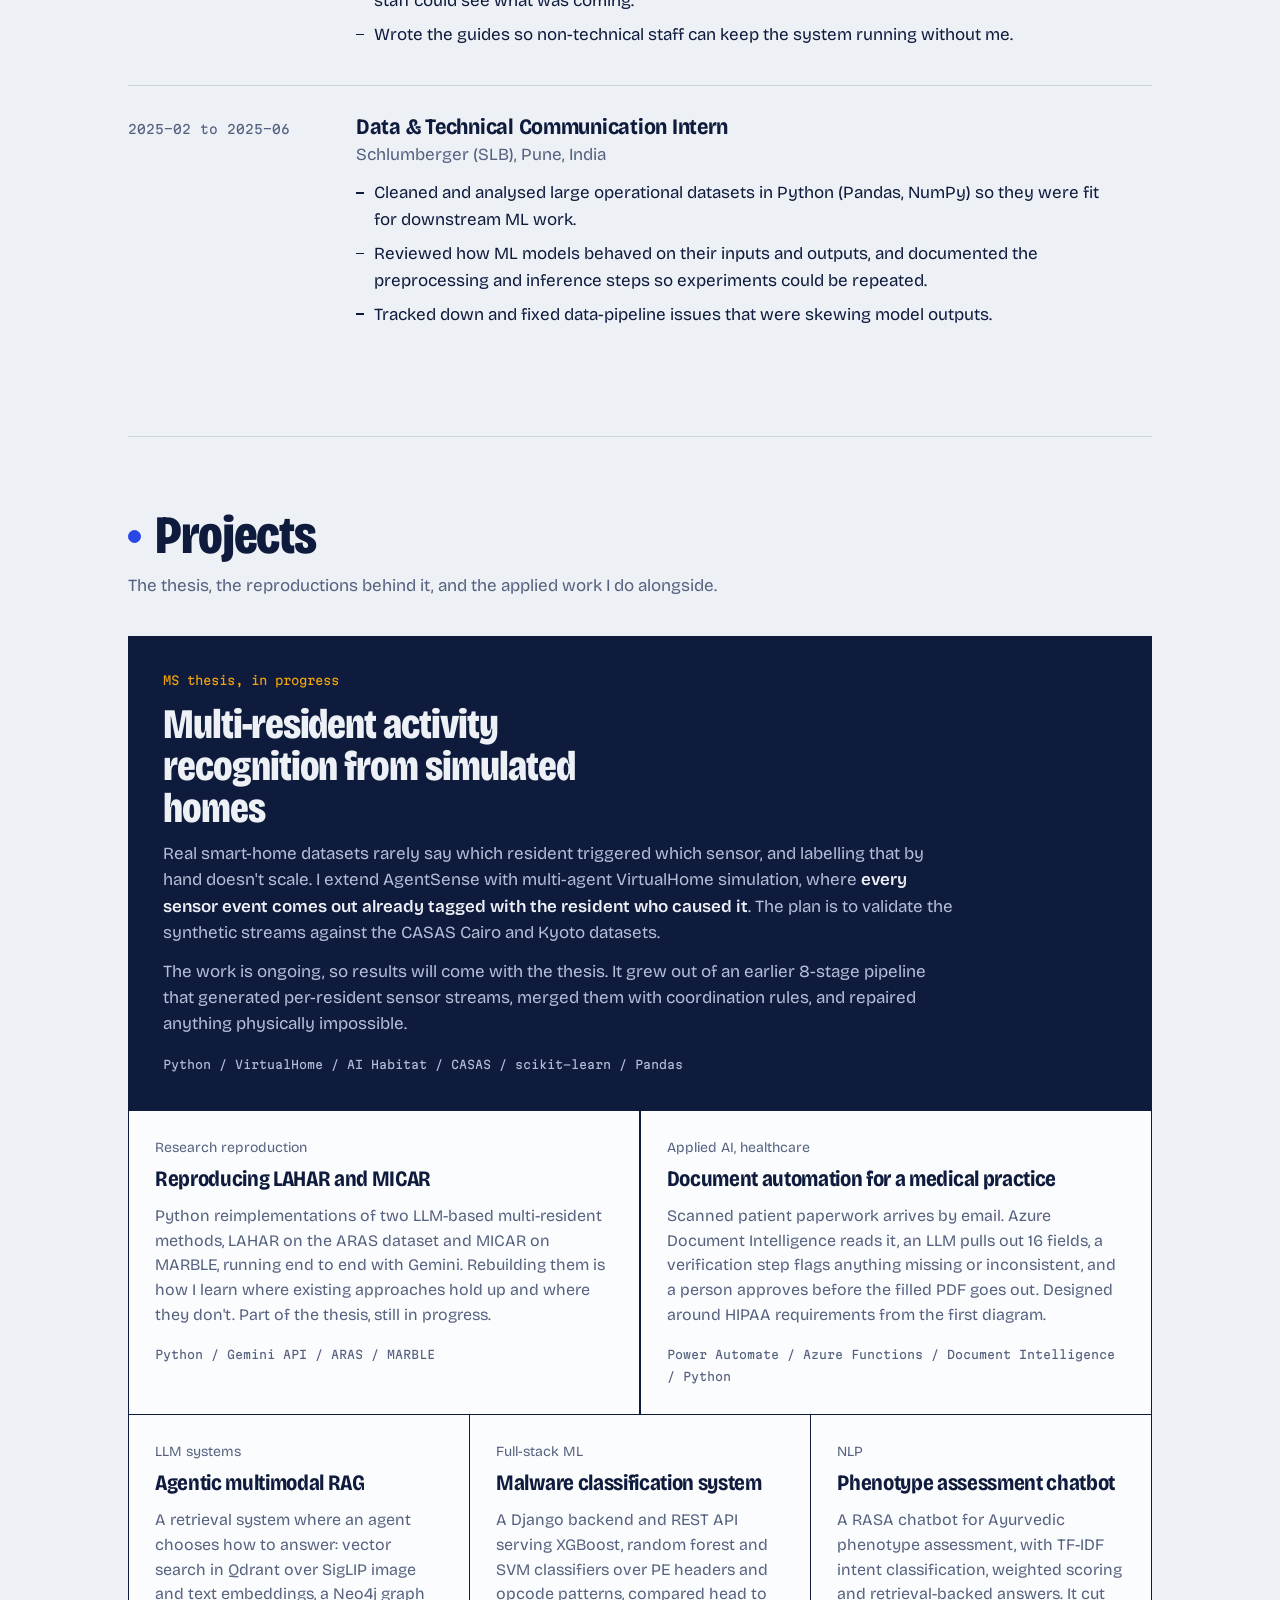
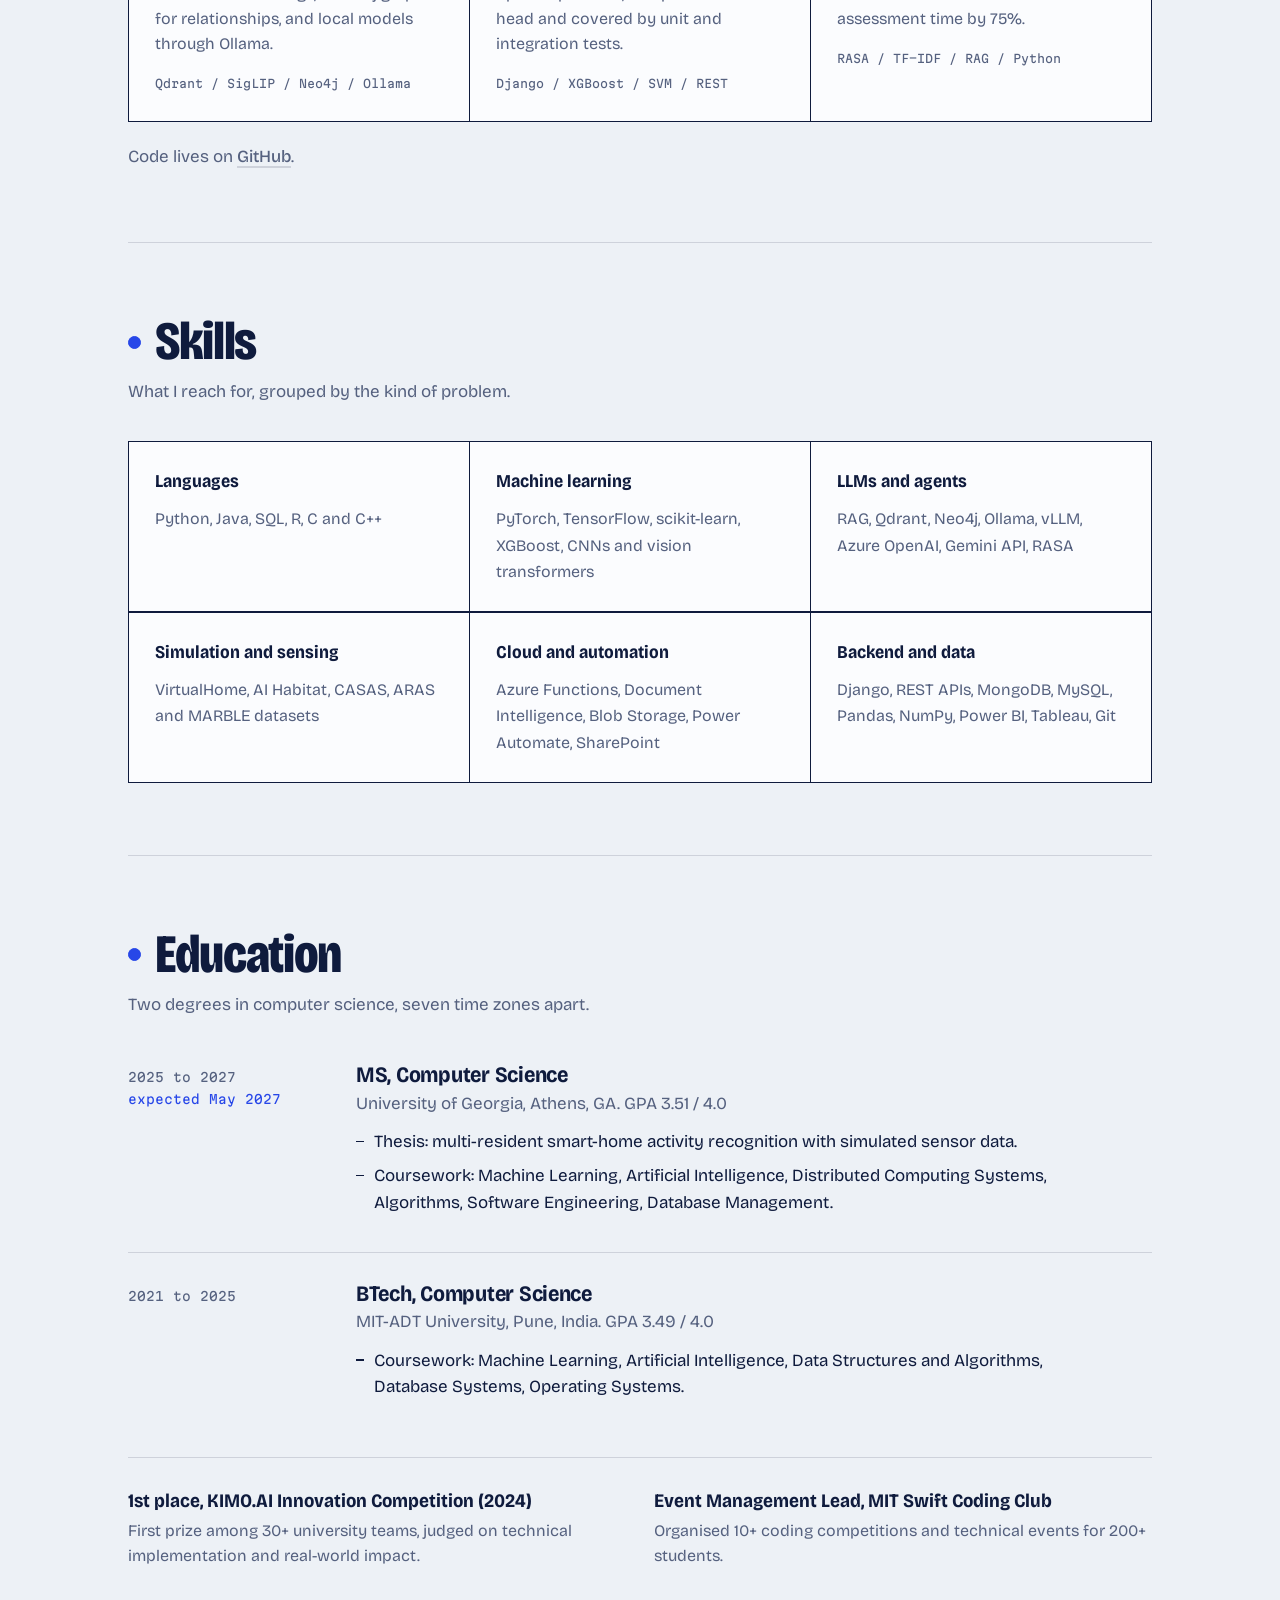
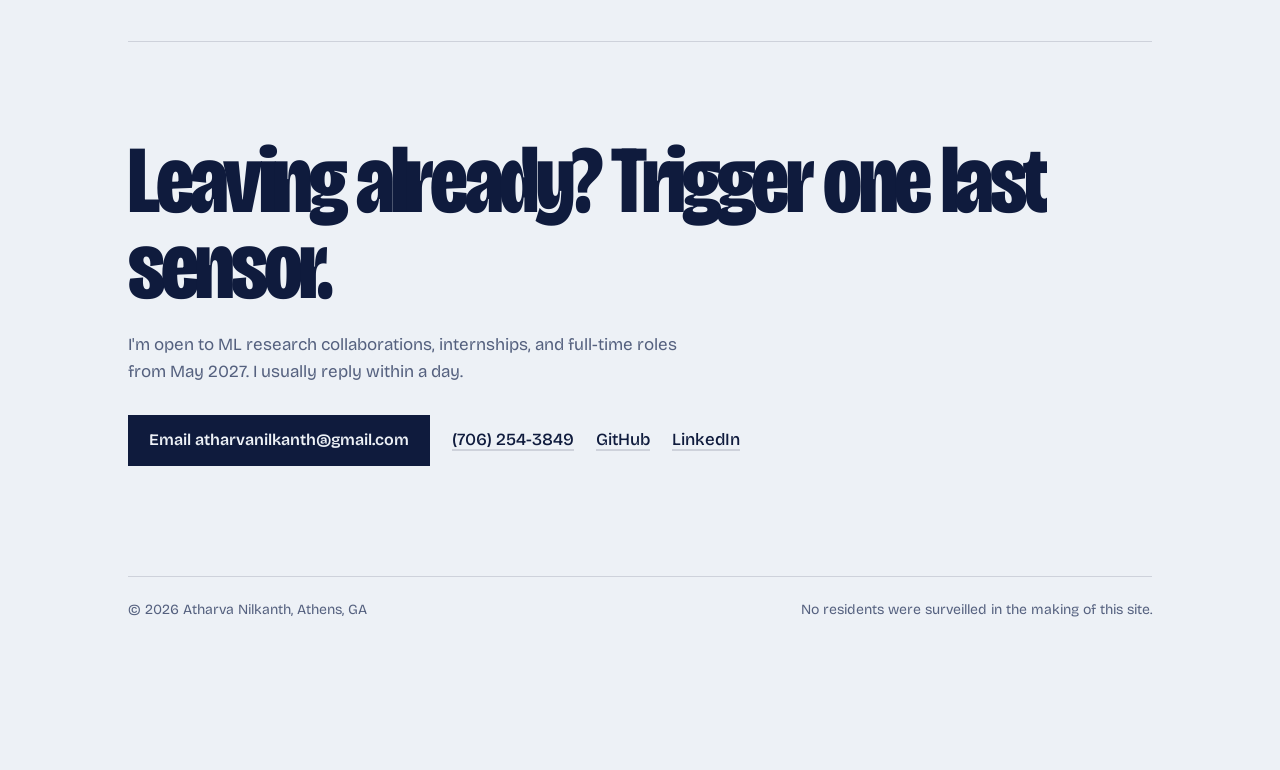
==== commit bc494fc2: "Describe thesis work as in progress, without results Co-Authored-By: Claude Fable 5.2 <noreply@anthr" ====
--- a/index.html
+++ b/index.html
@@ -277,9 +277,9 @@
         <h3>Graduate Researcher</h3>
         <div class="org">School of Computing, University of Georgia, Athens, GA</div>
         <ul>
-          <li>Thesis on multi-resident human activity recognition: extending AgentSense with multi-agent VirtualHome simulation and checking the synthetic sensor streams against the CASAS Cairo and Kyoto datasets.</li>
-          <li>Reimplemented two published LLM-based methods, LAHAR and MICAR, in Python and ran them end to end on the ARAS and MARBLE datasets.</li>
-          <li>Profiled five public smart-home datasets (Cairo, Kyoto, MuRAL, MARBLE, ARAS) to see what each one can and can't tell you about who triggered a sensor.</li>
+          <li>Thesis on multi-resident human activity recognition: extending AgentSense with multi-agent VirtualHome simulation, with the CASAS Cairo and Kyoto datasets as the real-world reference. Work in progress.</li>
+          <li>Reimplementing two published LLM-based methods, LAHAR and MICAR, in Python on the ARAS and MARBLE datasets.</li>
+          <li>Working across five public smart-home datasets: Cairo, Kyoto, MuRAL, MARBLE and ARAS.</li>
           <li>Now experimenting with AI Habitat: adding sensors to the environment and collecting data from several agents at once.</li>
         </ul>
       </div>
@@ -321,15 +321,15 @@
       <article class="lead">
         <div class="status">MS thesis, in progress</div>
         <h3>Multi-resident activity recognition from simulated homes</h3>
-        <p>Real smart-home datasets rarely say which resident triggered which sensor, and labelling that by hand doesn't scale. I extend AgentSense with multi-agent VirtualHome simulation, where <strong>every sensor event comes out already tagged with the resident who caused it</strong>. The synthetic streams are validated against CASAS Cairo and Kyoto.</p>
-        <p>It grew out of an 8-stage pipeline that generated per-resident streams, merged them with coordination rules, and repaired anything physically impossible. I compared four variants of it using Jensen-Shannon divergence, constraint-violation rates, and a random forest trained to tell real windows from synthetic ones.</p>
+        <p>Real smart-home datasets rarely say which resident triggered which sensor, and labelling that by hand doesn't scale. I extend AgentSense with multi-agent VirtualHome simulation, where <strong>every sensor event comes out already tagged with the resident who caused it</strong>. The plan is to validate the synthetic streams against the CASAS Cairo and Kyoto datasets.</p>
+        <p>The work is ongoing, so results will come with the thesis. It grew out of an earlier 8-stage pipeline that generated per-resident sensor streams, merged them with coordination rules, and repaired anything physically impossible.</p>
         <div class="stack">Python / VirtualHome / AI Habitat / CASAS / scikit-learn / Pandas</div>
       </article>
 
       <article class="half">
         <div class="kind">Research reproduction</div>
         <h3>Reproducing LAHAR and MICAR</h3>
-        <p>Working Python reimplementations of two LLM-based multi-resident methods, LAHAR on ARAS and MICAR on MARBLE, with real inference runs on Gemini. I wrote up the bugs I hit along the way, and a finding about evaluation: when one class such as sleeping dominates the ground truth, weighted F1 stops telling you much about the model.</p>
+        <p>Python reimplementations of two LLM-based multi-resident methods, LAHAR on the ARAS dataset and MICAR on MARBLE, running end to end with Gemini. Rebuilding them is how I learn where existing approaches hold up and where they don't. Part of the thesis, still in progress.</p>
         <div class="stack">Python / Gemini API / ARAS / MARBLE</div>
       </article>
 
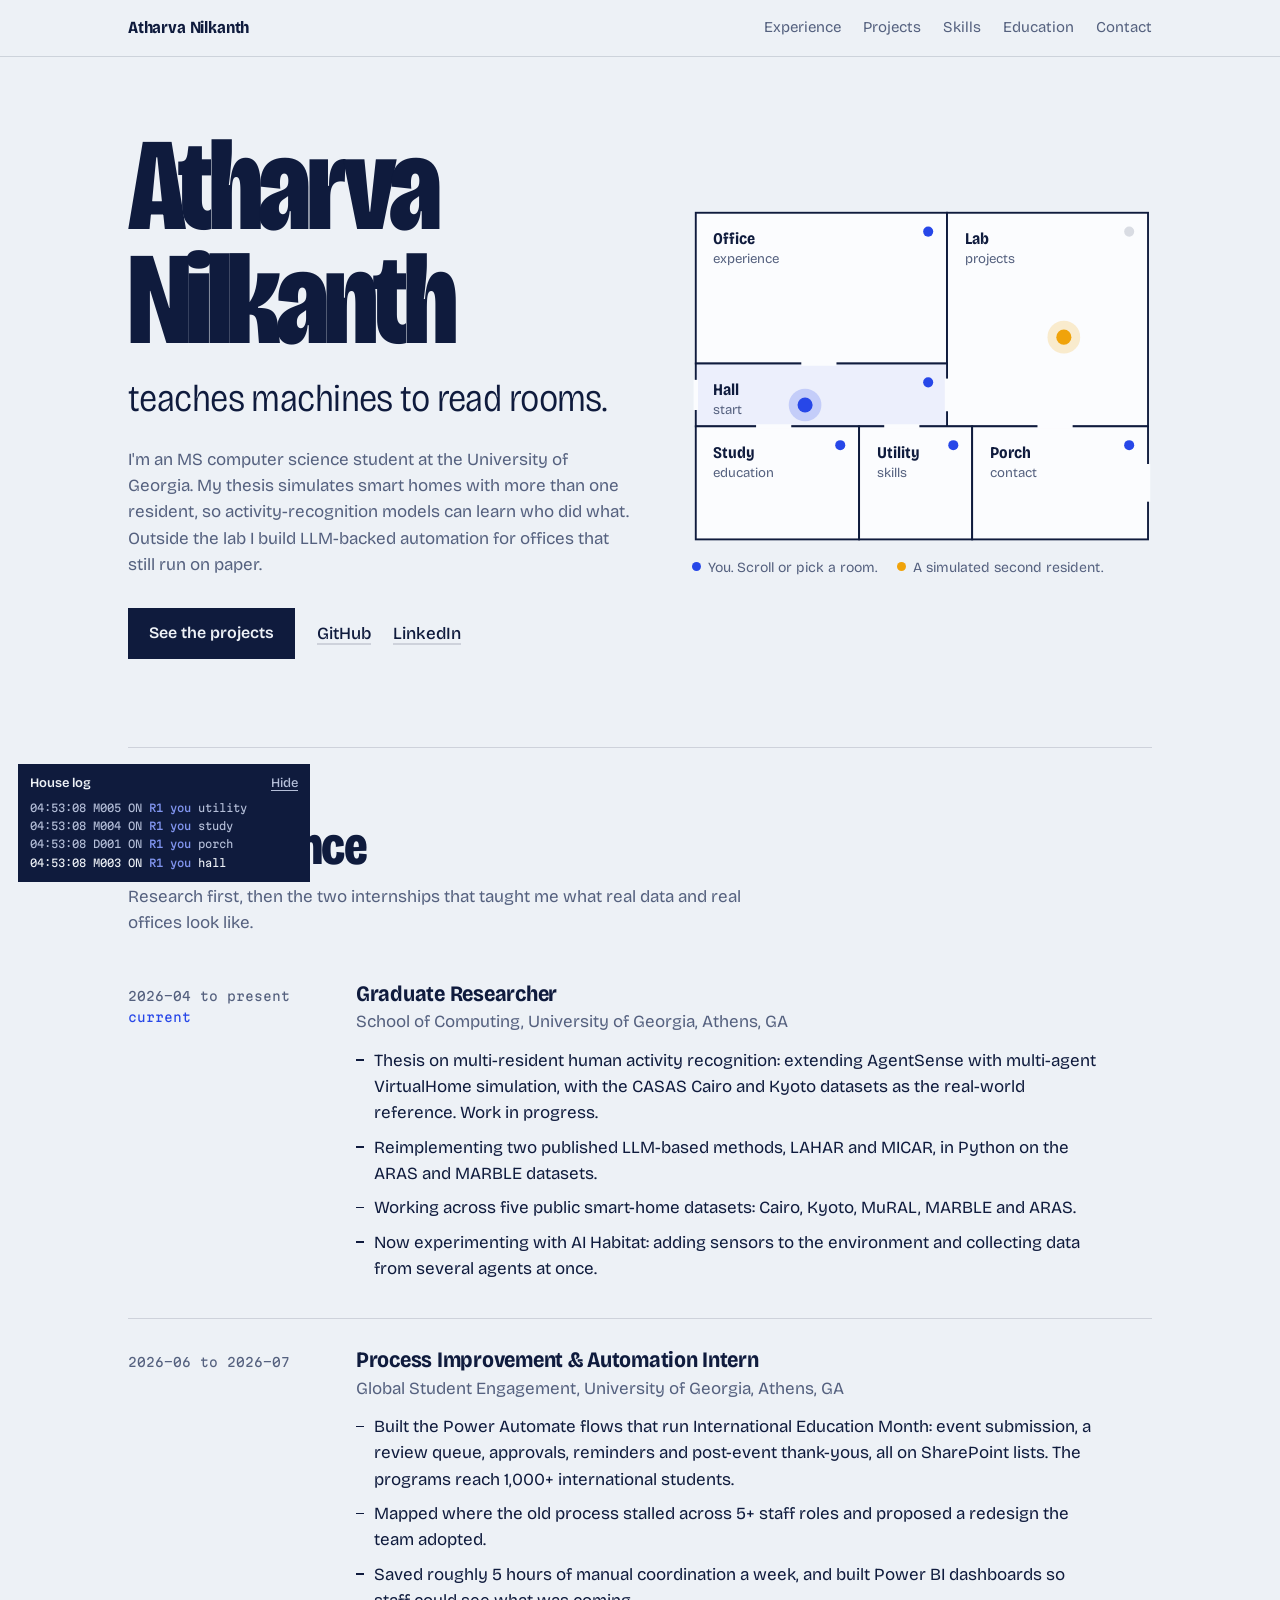
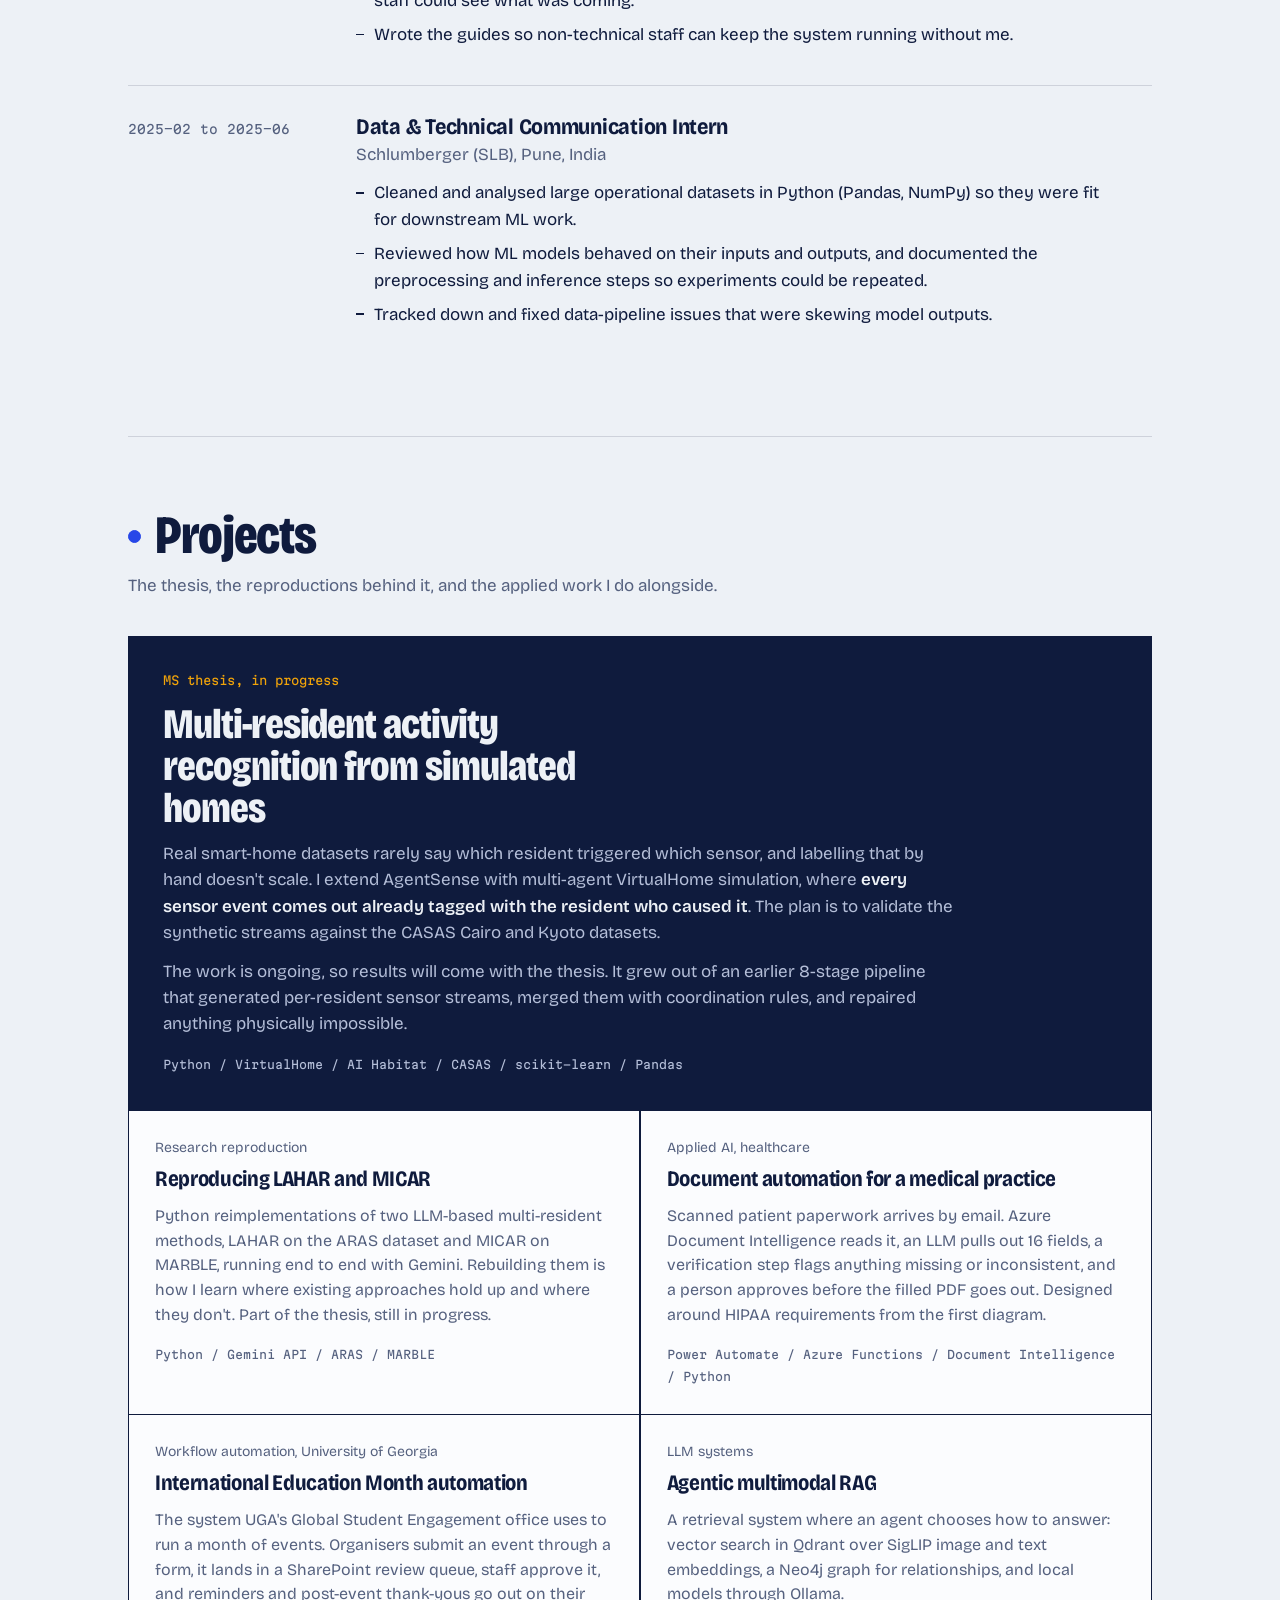
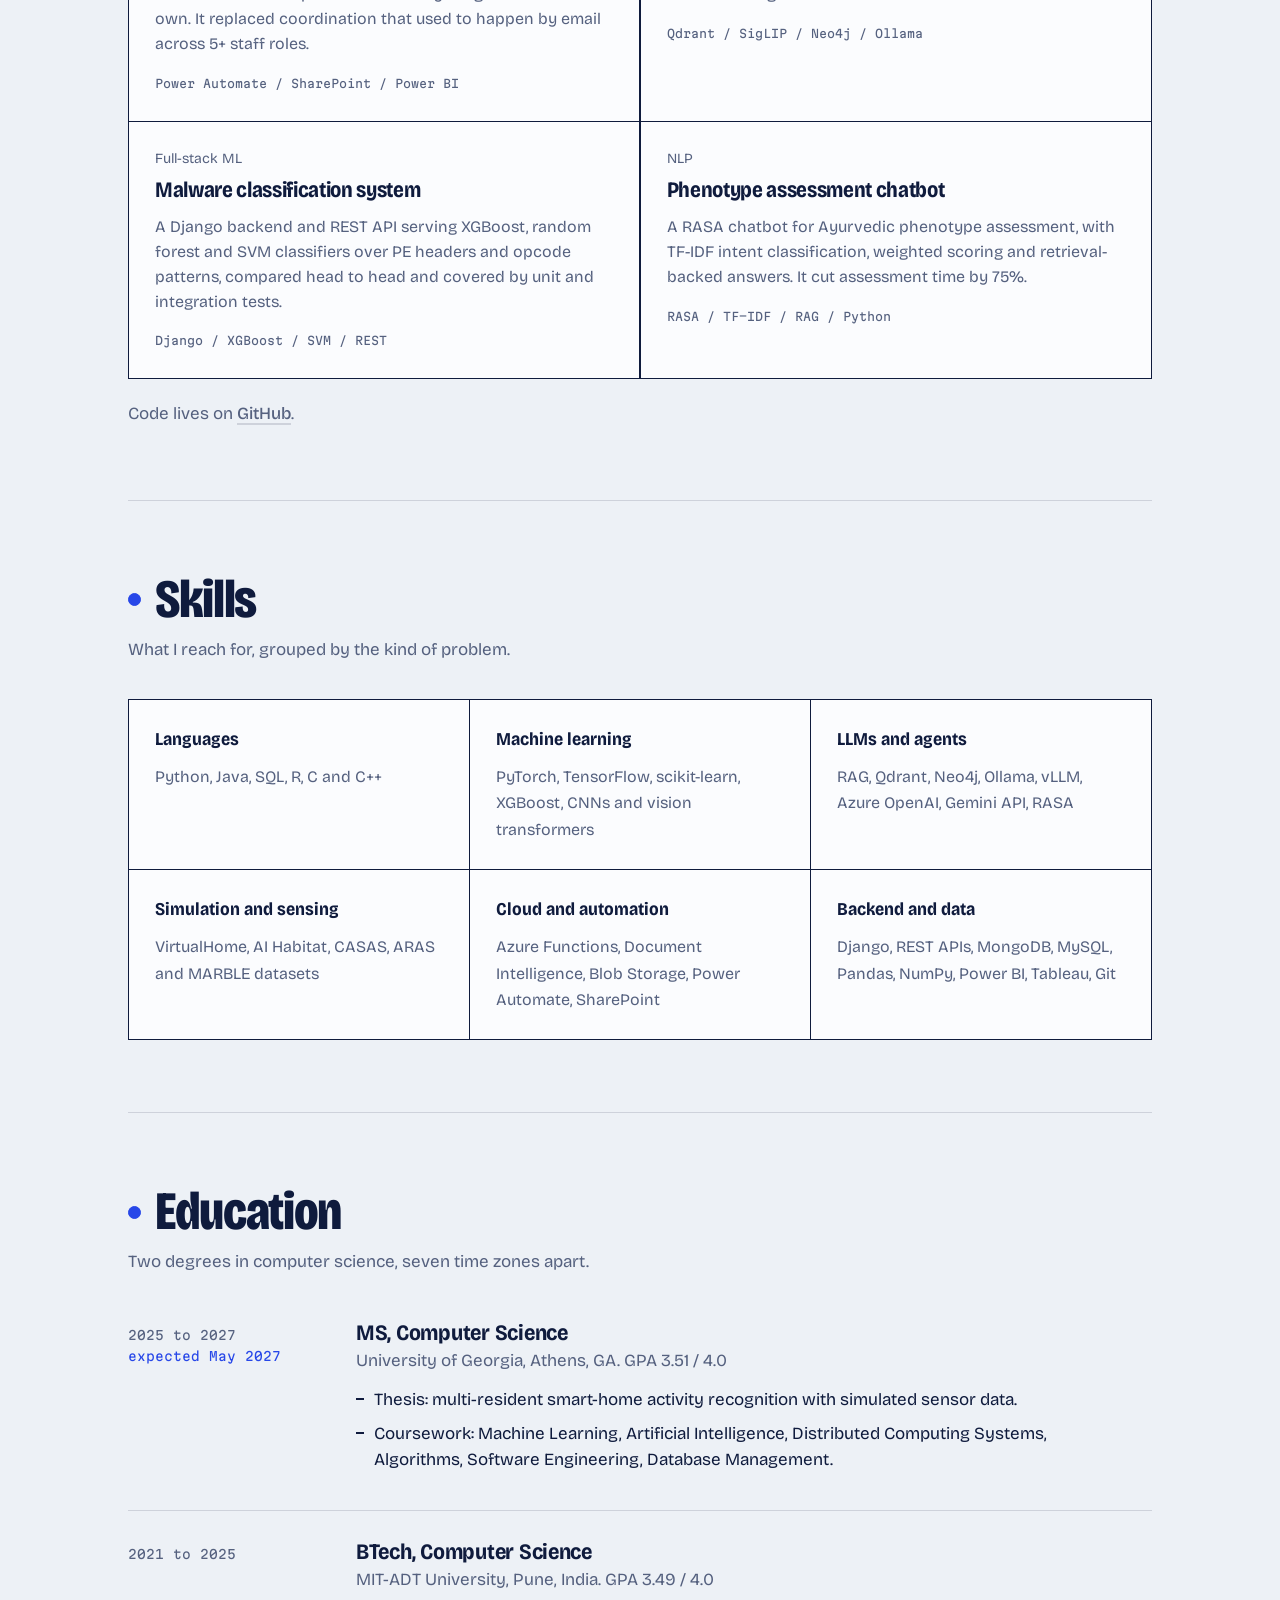
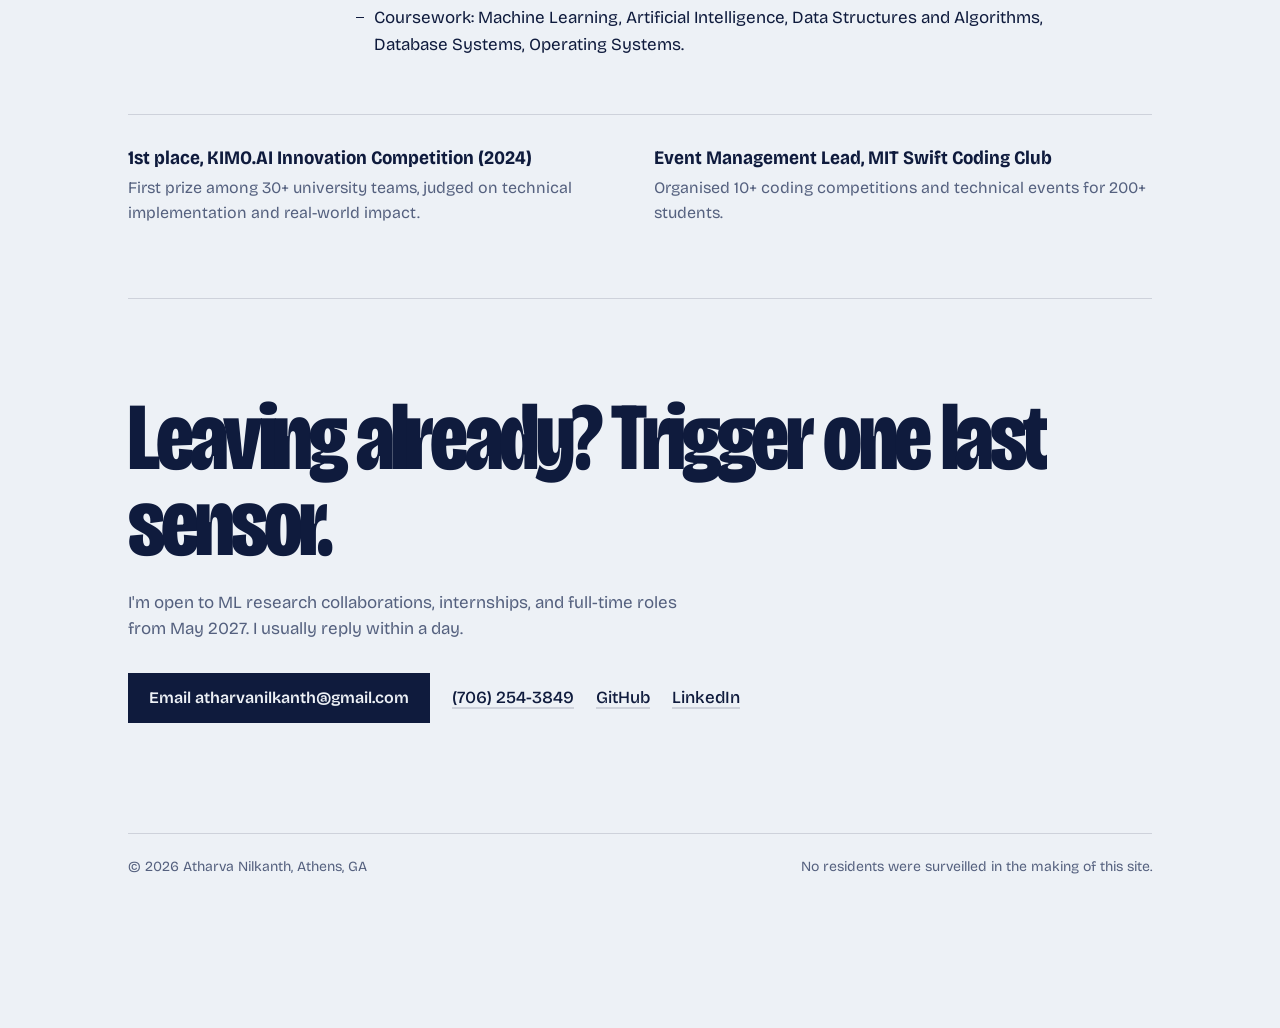
==== commit a2a99d3a: "Add International Education Month automation as a project Co-Authored-By: Claude Fable 5.2 <noreply@" ====
--- a/index.html
+++ b/index.html
@@ -340,21 +340,28 @@
         <div class="stack">Power Automate / Azure Functions / Document Intelligence / Python</div>
       </article>
 
-      <article class="third">
+      <article class="half">
+        <div class="kind">Workflow automation, University of Georgia</div>
+        <h3>International Education Month automation</h3>
+        <p>The system UGA's Global Student Engagement office uses to run a month of events. Organisers submit an event through a form, it lands in a SharePoint review queue, staff approve it, and reminders and post-event thank-yous go out on their own. It replaced coordination that used to happen by email across 5+ staff roles.</p>
+        <div class="stack">Power Automate / SharePoint / Power BI</div>
+      </article>
+
+      <article class="half">
         <div class="kind">LLM systems</div>
         <h3>Agentic multimodal RAG</h3>
         <p>A retrieval system where an agent chooses how to answer: vector search in Qdrant over SigLIP image and text embeddings, a Neo4j graph for relationships, and local models through Ollama.</p>
         <div class="stack">Qdrant / SigLIP / Neo4j / Ollama</div>
       </article>
 
-      <article class="third">
+      <article class="half">
         <div class="kind">Full-stack ML</div>
         <h3>Malware classification system</h3>
         <p>A Django backend and REST API serving XGBoost, random forest and SVM classifiers over PE headers and opcode patterns, compared head to head and covered by unit and integration tests.</p>
         <div class="stack">Django / XGBoost / SVM / REST</div>
       </article>
 
-      <article class="third">
+      <article class="half">
         <div class="kind">NLP</div>
         <h3>Phenotype assessment chatbot</h3>
         <p>A RASA chatbot for Ayurvedic phenotype assessment, with TF-IDF intent classification, weighted scoring and retrieval-backed answers. It cut assessment time by 75%.</p>
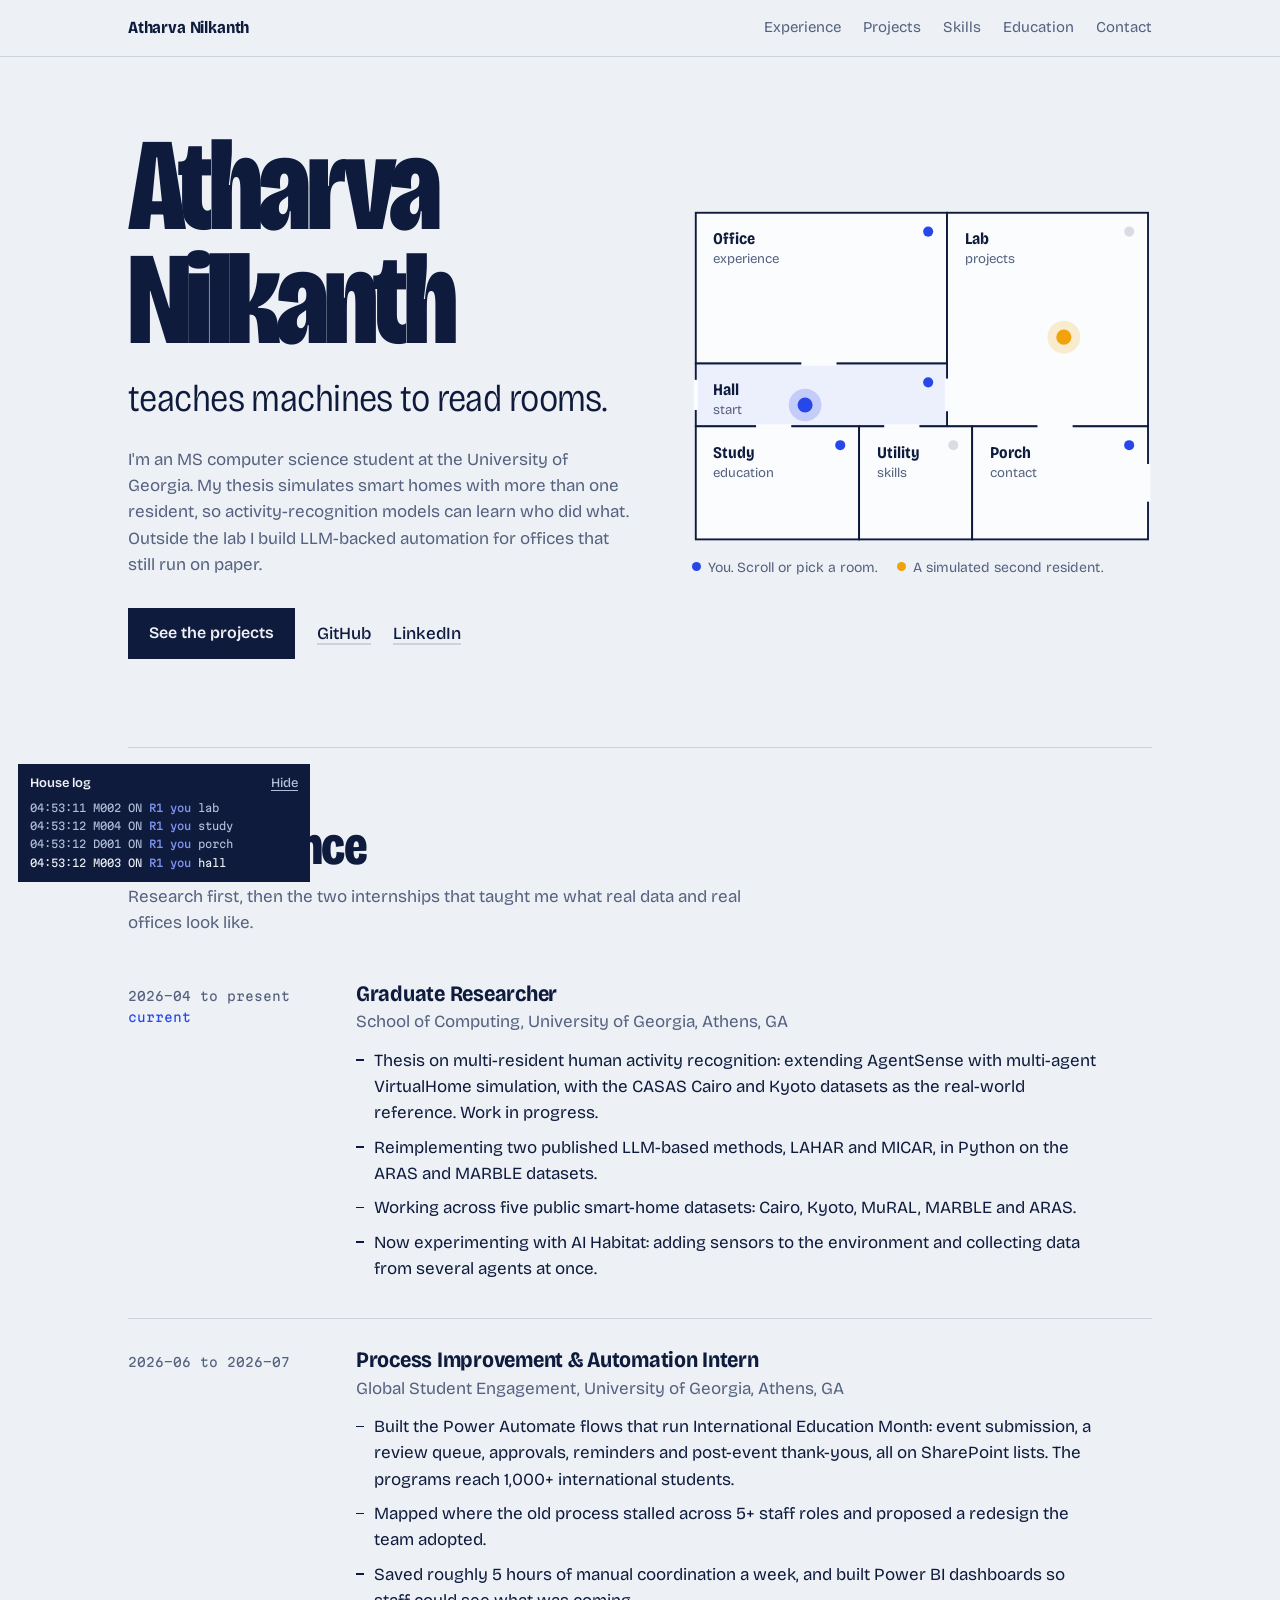
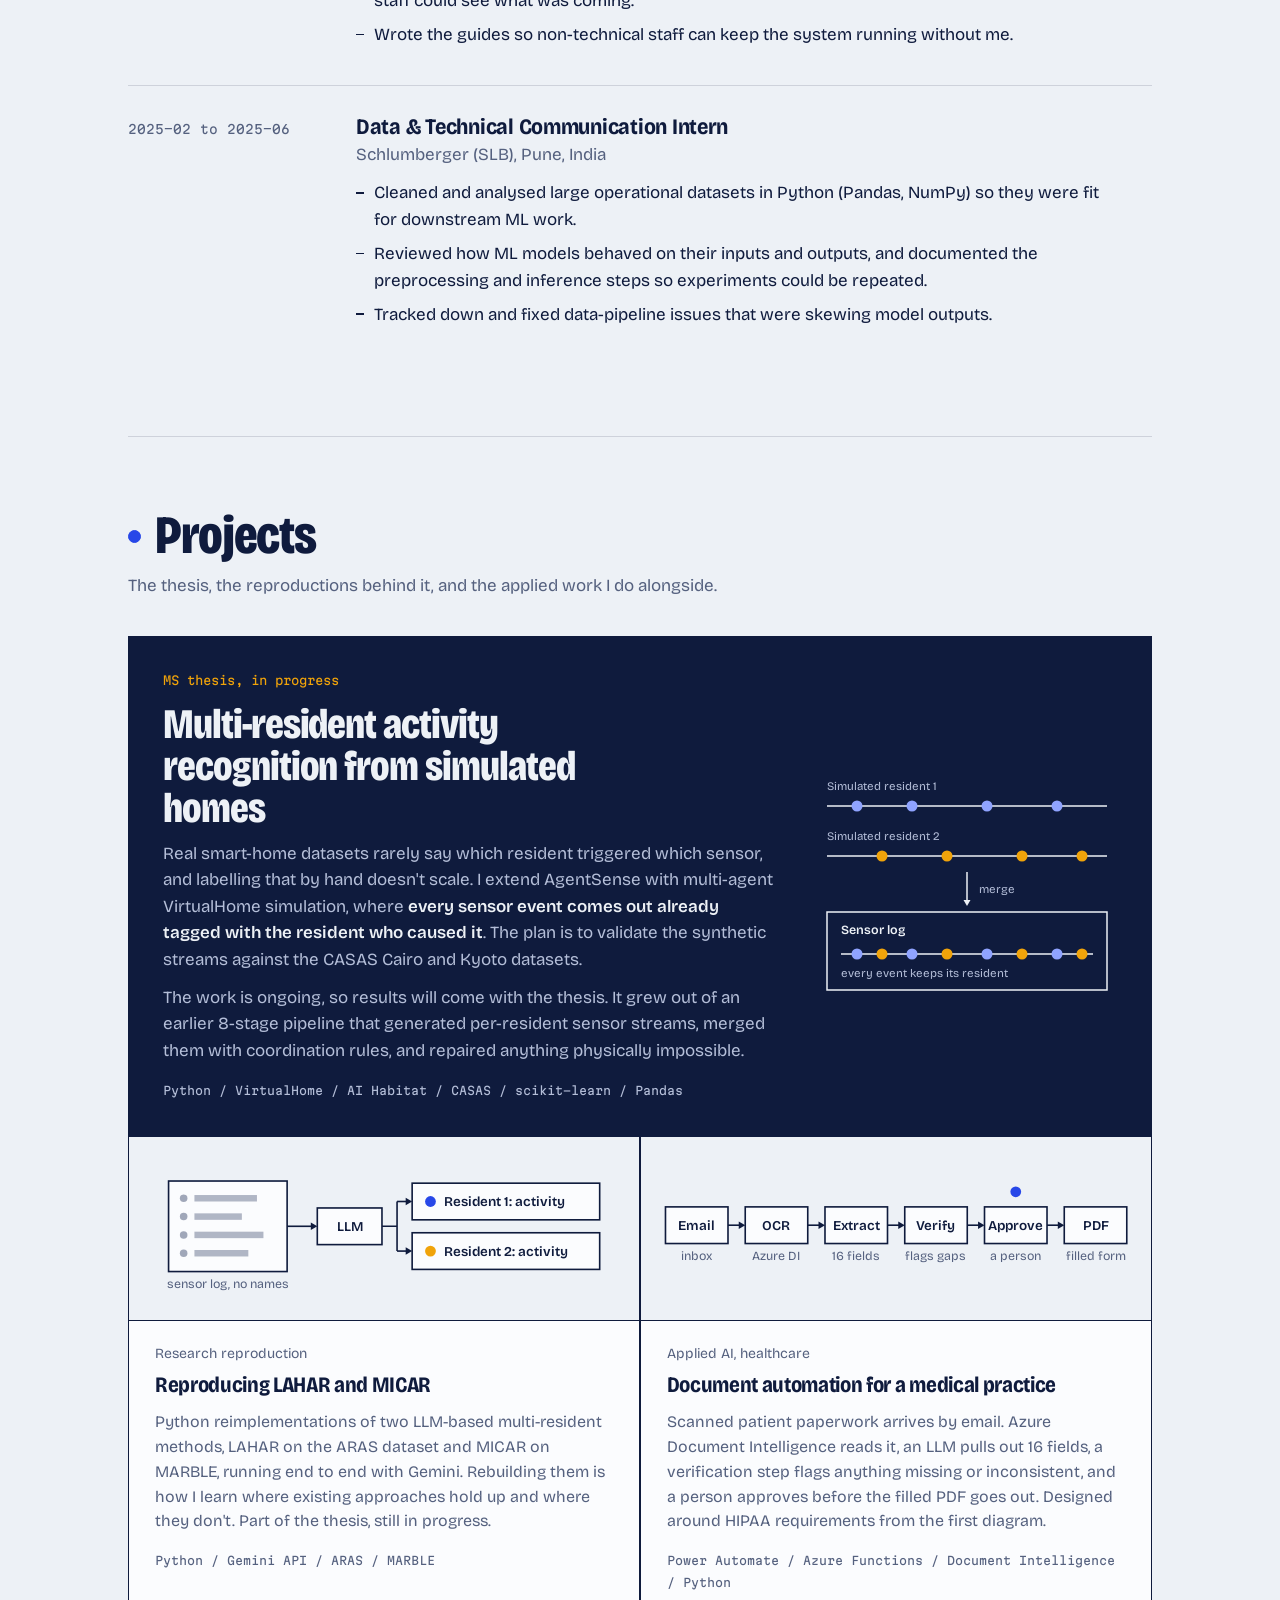
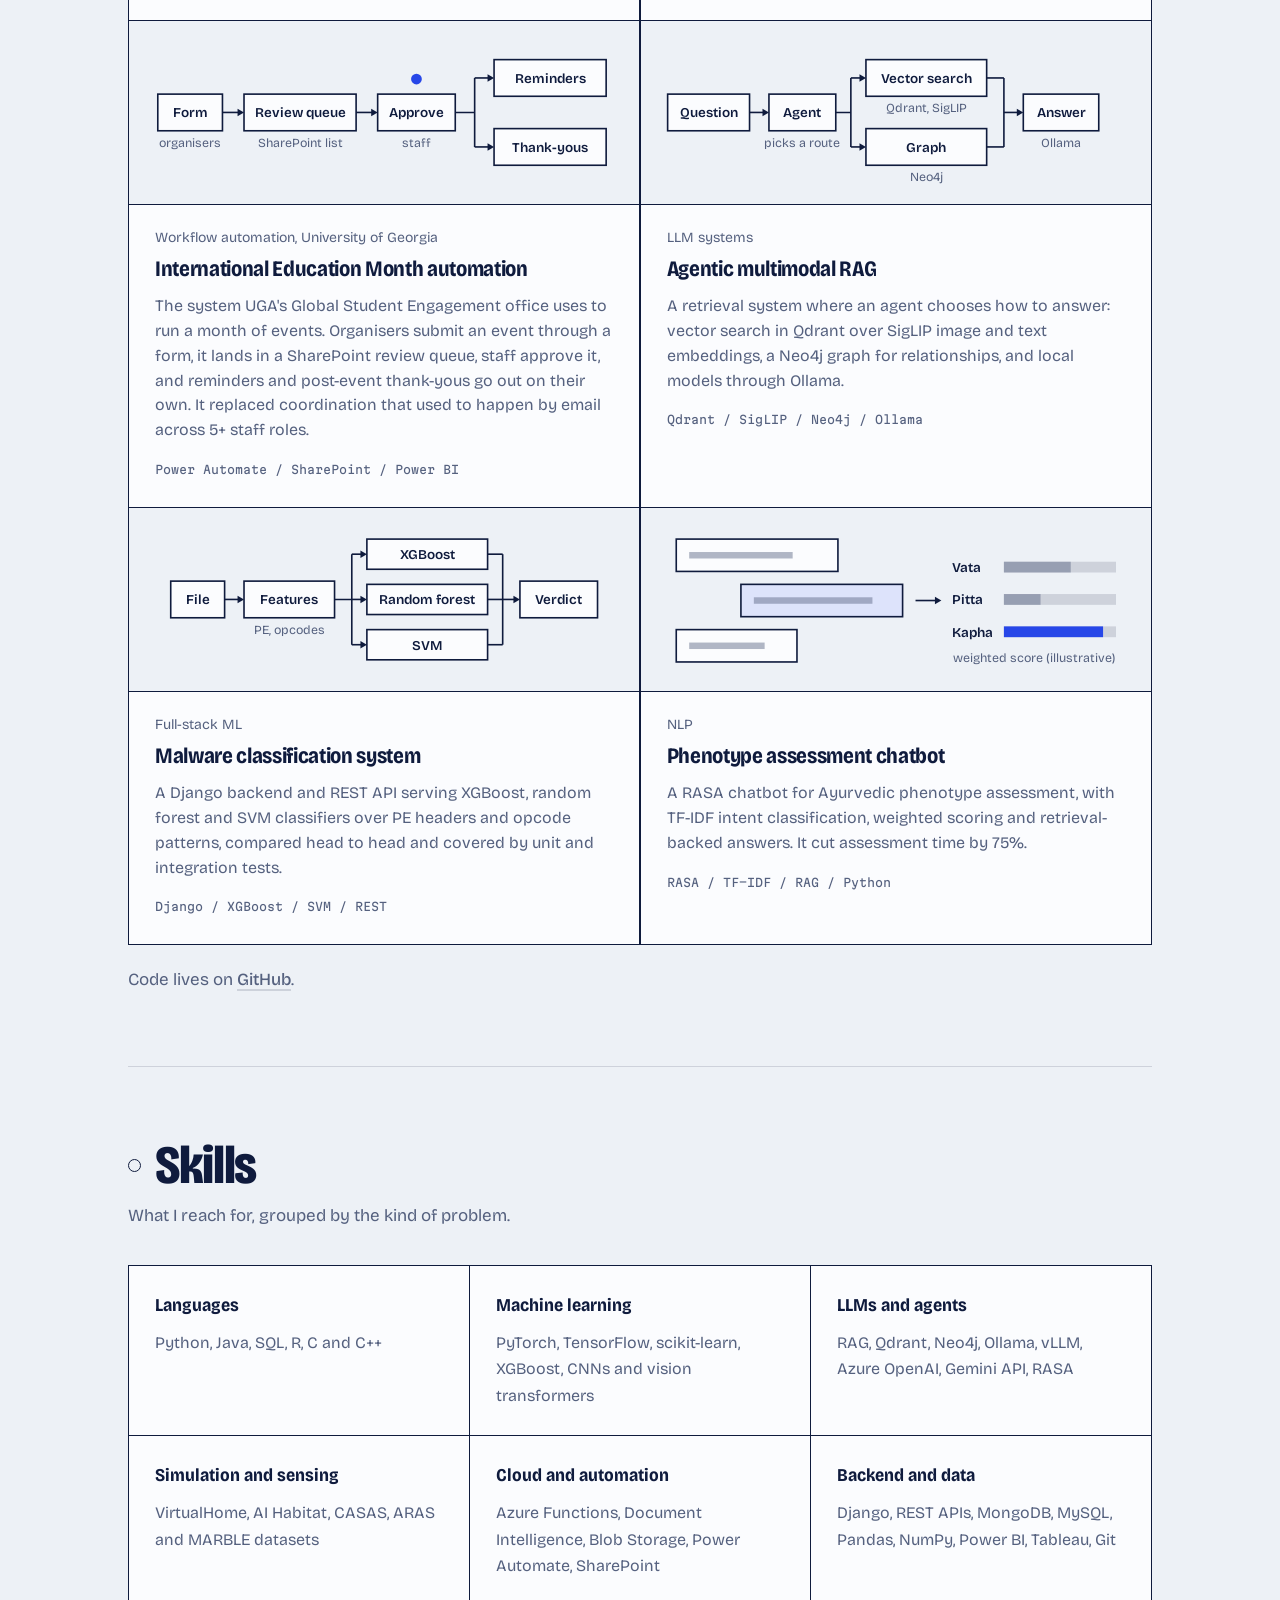
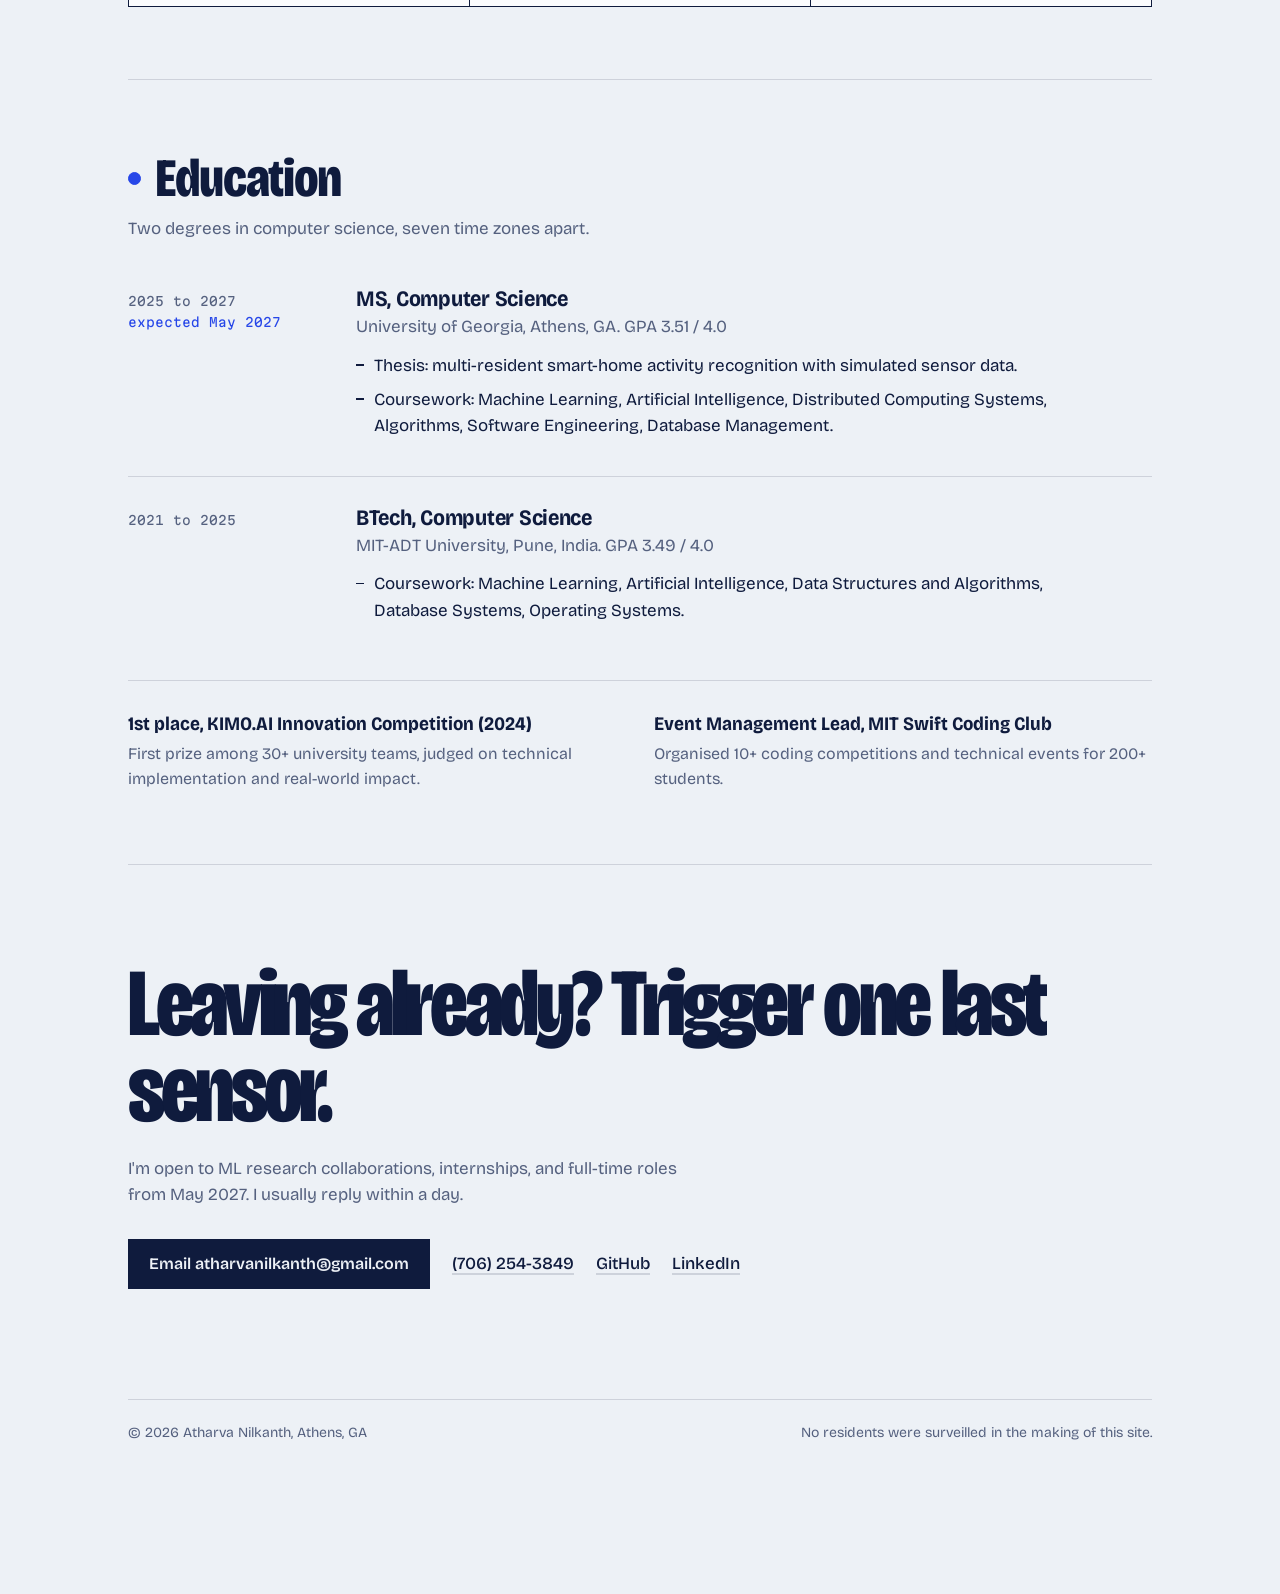
==== commit b07f32d9: "Add a diagram preview to each project card Co-Authored-By: Claude Fable 5.2 <noreply@anthropic.com> " ====
--- a/index.html
+++ b/index.html
@@ -23,6 +23,7 @@
   --panel-ink:#EDF1F6;
   --panel-soft:#B4BED8;
   --panel-accent:#F0A30A;
+  --panel-r1:#8FA3FF;
   --display:'Bricolage Grotesque',system-ui,sans-serif;
   --data:'Martian Mono',ui-monospace,SFMono-Regular,Menlo,monospace;
   --wall:1.5px;
@@ -41,6 +42,7 @@
     --panel-ink:#0B1330;
     --panel-soft:#3B4770;
     --panel-accent:#8A5A00;
+    --panel-r1:#2747E8;
   }
 }
 *{margin:0;padding:0;box-sizing:border-box}
@@ -172,6 +174,24 @@
 .projects .kind{font-size:14px;color:var(--slate);margin-bottom:8px}
 .stack{margin-top:16px;font-family:var(--data);font-size:11.5px;line-height:1.9;color:var(--slate)}
 .projects .lead .stack{color:var(--panel-soft)}
+/* project figures: drawn in the floor plan's line style */
+.fig{margin:-26px -26px 22px;padding:16px 18px;background:var(--daylight);border-bottom:var(--wall) solid var(--midnight)}
+.fig svg{display:block;width:100%;height:auto}
+.fig .n{fill:var(--plaster);stroke:var(--midnight);stroke-width:1.5}
+.fig .n.me{fill:color-mix(in srgb,var(--cobalt) 14%,var(--plaster))}
+.fig .w{fill:none;stroke:var(--midnight);stroke-width:1.5}
+.fig .h{fill:var(--midnight)}
+.fig text{font-family:var(--display);font-size:12.5px;font-weight:600;fill:var(--midnight)}
+.fig text.s{font-size:11.5px;font-weight:400;fill:var(--slate)}
+.fig .c1{fill:var(--cobalt)}
+.fig .c2{fill:var(--saffron)}
+.fig .u{fill:var(--slate);opacity:.55}
+.fig .bar{fill:var(--slate);opacity:.45}
+.fig .track{fill:var(--hair)}
+.projects .lead{display:grid;grid-template-columns:minmax(0,1fr) 300px;gap:44px;align-items:center}
+.projects .lead .fig{margin:0;padding:0;border:0;background:none;
+  --midnight:var(--panel-ink);--slate:var(--panel-soft);--plaster:transparent;--cobalt:var(--panel-r1);--saffron:var(--panel-accent)}
+@media(max-width:900px){.projects .lead{grid-template-columns:1fr;gap:28px}.projects .lead .fig{max-width:340px}}
 .more{margin-top:22px;color:var(--slate)}
 
 .skills{grid-template-columns:repeat(3,minmax(0,1fr))}
@@ -319,14 +339,18 @@
 
     <div class="rooms projects">
       <article class="lead">
+        <div>
         <div class="status">MS thesis, in progress</div>
         <h3>Multi-resident activity recognition from simulated homes</h3>
         <p>Real smart-home datasets rarely say which resident triggered which sensor, and labelling that by hand doesn't scale. I extend AgentSense with multi-agent VirtualHome simulation, where <strong>every sensor event comes out already tagged with the resident who caused it</strong>. The plan is to validate the synthetic streams against the CASAS Cairo and Kyoto datasets.</p>
         <p>The work is ongoing, so results will come with the thesis. It grew out of an earlier 8-stage pipeline that generated per-resident sensor streams, merged them with coordination rules, and repaired anything physically impossible.</p>
         <div class="stack">Python / VirtualHome / AI Habitat / CASAS / scikit-learn / Pandas</div>
+        </div>
+        <div class="fig"><svg viewBox="0 0 300 228" role="img" aria-label="Two simulated residents each produce sensor events; merged into one log, every event keeps the resident who caused it."><text class="s" x="10" y="18">Simulated resident 1</text><path class="w" d="M10 34H290"/><circle class="c1" cx="40" cy="34" r="5.5"/><circle class="c1" cx="95" cy="34" r="5.5"/><circle class="c1" cx="170" cy="34" r="5.5"/><circle class="c1" cx="240" cy="34" r="5.5"/><text class="s" x="10" y="68">Simulated resident 2</text><path class="w" d="M10 84H290"/><circle class="c2" cx="65" cy="84" r="5.5"/><circle class="c2" cx="130" cy="84" r="5.5"/><circle class="c2" cx="205" cy="84" r="5.5"/><circle class="c2" cx="265" cy="84" r="5.5"/><path class="w" d="M150 100V129"/><polygon class="h" points="150,134 146.5,128 153.5,128"/><text class="s" x="162" y="121">merge</text><rect class="n" x="10" y="140" width="280" height="78"/><text x="24" y="162">Sensor log</text><path class="w" d="M24 182H276"/><circle class="c1" cx="40" cy="182" r="5.5"/><circle class="c1" cx="95" cy="182" r="5.5"/><circle class="c1" cx="170" cy="182" r="5.5"/><circle class="c1" cx="240" cy="182" r="5.5"/><circle class="c2" cx="65" cy="182" r="5.5"/><circle class="c2" cx="130" cy="182" r="5.5"/><circle class="c2" cx="205" cy="182" r="5.5"/><circle class="c2" cx="265" cy="182" r="5.5"/><text class="s" x="24" y="205">every event keeps its resident</text></svg></div>
       </article>
 
       <article class="half">
+        <div class="fig"><svg viewBox="0 0 440 140" role="img" aria-label="An unlabelled sensor log goes into an LLM, which assigns an activity to each resident."><rect class="n" x="20" y="26" width="110" height="84"/><text class="s" x="75.0" y="125" text-anchor="middle">sensor log, no names</text><circle class="u" cx="34" cy="42" r="3.5"/><rect class="bar" x="44" y="39" width="58" height="6"/><circle class="u" cx="34" cy="59" r="3.5"/><rect class="bar" x="44" y="56" width="44" height="6"/><circle class="u" cx="34" cy="76" r="3.5"/><rect class="bar" x="44" y="73" width="64" height="6"/><circle class="u" cx="34" cy="93" r="3.5"/><rect class="bar" x="44" y="90" width="50" height="6"/><path class="w" d="M130 68H153"/><polygon class="h" points="158,68 152,64.5 152,71.5"/><rect class="n" x="158" y="51" width="60" height="34"/><text x="188.0" y="72.5" text-anchor="middle">LLM</text><path class="w" d="M218 68H232M232 45V91"/><path class="w" d="M232 45H241"/><polygon class="h" points="246,45 240,41.5 240,48.5"/><path class="w" d="M232 91H241"/><polygon class="h" points="246,91 240,87.5 240,94.5"/><rect class="n" x="246" y="28" width="174" height="34"/><circle class="c1" cx="263" cy="45" r="5"/><text x="276" y="49.5">Resident 1: activity</text><rect class="n" x="246" y="74" width="174" height="34"/><circle class="c2" cx="263" cy="91" r="5"/><text x="276" y="95.5">Resident 2: activity</text></svg></div>
         <div class="kind">Research reproduction</div>
         <h3>Reproducing LAHAR and MICAR</h3>
         <p>Python reimplementations of two LLM-based multi-resident methods, LAHAR on the ARAS dataset and MICAR on MARBLE, running end to end with Gemini. Rebuilding them is how I learn where existing approaches hold up and where they don't. Part of the thesis, still in progress.</p>
@@ -334,6 +358,7 @@
       </article>
 
       <article class="half">
+        <div class="fig"><svg viewBox="0 0 440 140" role="img" aria-label="Pipeline: email, OCR, field extraction, verification, human approval, filled PDF."><rect class="n" x="6" y="50" width="58" height="34"/><text x="35.0" y="71.5" text-anchor="middle">Email</text><text class="s" x="35.0" y="99" text-anchor="middle">inbox</text><path class="w" d="M64 67H75"/><polygon class="h" points="80,67 74,63.5 74,70.5"/><rect class="n" x="80" y="50" width="58" height="34"/><text x="109.0" y="71.5" text-anchor="middle">OCR</text><text class="s" x="109.0" y="99" text-anchor="middle">Azure DI</text><path class="w" d="M138 67H149"/><polygon class="h" points="154,67 148,63.5 148,70.5"/><rect class="n" x="154" y="50" width="58" height="34"/><text x="183.0" y="71.5" text-anchor="middle">Extract</text><text class="s" x="183.0" y="99" text-anchor="middle">16 fields</text><path class="w" d="M212 67H223"/><polygon class="h" points="228,67 222,63.5 222,70.5"/><rect class="n" x="228" y="50" width="58" height="34"/><text x="257.0" y="71.5" text-anchor="middle">Verify</text><text class="s" x="257.0" y="99" text-anchor="middle">flags gaps</text><path class="w" d="M286 67H297"/><polygon class="h" points="302,67 296,63.5 296,70.5"/><rect class="n" x="302" y="50" width="58" height="34"/><text x="331.0" y="71.5" text-anchor="middle">Approve</text><text class="s" x="331.0" y="99" text-anchor="middle">a person</text><path class="w" d="M360 67H371"/><polygon class="h" points="376,67 370,63.5 370,70.5"/><circle class="c1" cx="331" cy="36" r="5"/><rect class="n" x="376" y="50" width="58" height="34"/><text x="405.0" y="71.5" text-anchor="middle">PDF</text><text class="s" x="405.0" y="99" text-anchor="middle">filled form</text></svg></div>
         <div class="kind">Applied AI, healthcare</div>
         <h3>Document automation for a medical practice</h3>
         <p>Scanned patient paperwork arrives by email. Azure Document Intelligence reads it, an LLM pulls out 16 fields, a verification step flags anything missing or inconsistent, and a person approves before the filled PDF goes out. Designed around HIPAA requirements from the first diagram.</p>
@@ -341,6 +366,7 @@
       </article>
 
       <article class="half">
+        <div class="fig"><svg viewBox="0 0 440 140" role="img" aria-label="Flow: organiser form, review queue, staff approval, then automatic reminders and thank-yous."><rect class="n" x="10" y="53" width="60" height="34"/><text x="40.0" y="74.5" text-anchor="middle">Form</text><text class="s" x="40.0" y="102" text-anchor="middle">organisers</text><path class="w" d="M70 70H85"/><polygon class="h" points="90,70 84,66.5 84,73.5"/><rect class="n" x="90" y="53" width="104" height="34"/><text x="142.0" y="74.5" text-anchor="middle">Review queue</text><text class="s" x="142.0" y="102" text-anchor="middle">SharePoint list</text><path class="w" d="M194 70H209"/><polygon class="h" points="214,70 208,66.5 208,73.5"/><rect class="n" x="214" y="53" width="72" height="34"/><text x="250.0" y="74.5" text-anchor="middle">Approve</text><text class="s" x="250.0" y="102" text-anchor="middle">staff</text><circle class="c1" cx="250" cy="39" r="5"/><path class="w" d="M286 70H304M304 38V102"/><path class="w" d="M304 38H317"/><polygon class="h" points="322,38 316,34.5 316,41.5"/><path class="w" d="M304 102H317"/><polygon class="h" points="322,102 316,98.5 316,105.5"/><rect class="n" x="322" y="21" width="104" height="34"/><text x="374.0" y="42.5" text-anchor="middle">Reminders</text><rect class="n" x="322" y="85" width="104" height="34"/><text x="374.0" y="106.5" text-anchor="middle">Thank-yous</text></svg></div>
         <div class="kind">Workflow automation, University of Georgia</div>
         <h3>International Education Month automation</h3>
         <p>The system UGA's Global Student Engagement office uses to run a month of events. Organisers submit an event through a form, it lands in a SharePoint review queue, staff approve it, and reminders and post-event thank-yous go out on their own. It replaced coordination that used to happen by email across 5+ staff roles.</p>
@@ -348,6 +374,7 @@
       </article>
 
       <article class="half">
+        <div class="fig"><svg viewBox="0 0 440 140" role="img" aria-label="A question goes to an agent that routes it to vector search or a graph query before a local model answers."><rect class="n" x="8" y="53" width="76" height="34"/><text x="46.0" y="74.5" text-anchor="middle">Question</text><path class="w" d="M84 70H97"/><polygon class="h" points="102,70 96,66.5 96,73.5"/><rect class="n" x="102" y="53" width="62" height="34"/><text x="133.0" y="74.5" text-anchor="middle">Agent</text><text class="s" x="133.0" y="102" text-anchor="middle">picks a route</text><path class="w" d="M164 70H178M178 38V102"/><path class="w" d="M178 38H187"/><polygon class="h" points="192,38 186,34.5 186,41.5"/><path class="w" d="M178 102H187"/><polygon class="h" points="192,102 186,98.5 186,105.5"/><rect class="n" x="192" y="21" width="112" height="34"/><text x="248.0" y="42.5" text-anchor="middle">Vector search</text><text class="s" x="248.0" y="70" text-anchor="middle">Qdrant, SigLIP</text><rect class="n" x="192" y="85" width="112" height="34"/><text x="248.0" y="106.5" text-anchor="middle">Graph</text><text class="s" x="248.0" y="134" text-anchor="middle">Neo4j</text><path class="w" d="M304 38H320"/><path class="w" d="M304 102H320"/><path class="w" d="M320 38V102"/><path class="w" d="M320 70H333"/><polygon class="h" points="338,70 332,66.5 332,73.5"/><rect class="n" x="338" y="53" width="70" height="34"/><text x="373.0" y="74.5" text-anchor="middle">Answer</text><text class="s" x="373.0" y="102" text-anchor="middle">Ollama</text></svg></div>
         <div class="kind">LLM systems</div>
         <h3>Agentic multimodal RAG</h3>
         <p>A retrieval system where an agent chooses how to answer: vector search in Qdrant over SigLIP image and text embeddings, a Neo4j graph for relationships, and local models through Ollama.</p>
@@ -355,6 +382,7 @@
       </article>
 
       <article class="half">
+        <div class="fig"><svg viewBox="0 0 440 140" role="img" aria-label="A file is turned into features, scored by three classifiers in parallel, and given a verdict."><rect class="n" x="22" y="53" width="50" height="34"/><text x="47.0" y="74.5" text-anchor="middle">File</text><path class="w" d="M72 70H85"/><polygon class="h" points="90,70 84,66.5 84,73.5"/><rect class="n" x="90" y="53" width="84" height="34"/><text x="132.0" y="74.5" text-anchor="middle">Features</text><text class="s" x="132.0" y="102" text-anchor="middle">PE, opcodes</text><path class="w" d="M174 70H190M190 28V112"/><path class="w" d="M190 28H199"/><polygon class="h" points="204,28 198,24.5 198,31.5"/><path class="w" d="M190 70H199"/><polygon class="h" points="204,70 198,66.5 198,73.5"/><path class="w" d="M190 112H199"/><polygon class="h" points="204,112 198,108.5 198,115.5"/><rect class="n" x="204" y="14" width="112" height="28"/><text x="260.0" y="32.5" text-anchor="middle">XGBoost</text><rect class="n" x="204" y="56" width="112" height="28"/><text x="260.0" y="74.5" text-anchor="middle">Random forest</text><rect class="n" x="204" y="98" width="112" height="28"/><text x="260.0" y="116.5" text-anchor="middle">SVM</text><path class="w" d="M316 28H330"/><path class="w" d="M316 70H330"/><path class="w" d="M316 112H330"/><path class="w" d="M330 28V112"/><path class="w" d="M330 70H341"/><polygon class="h" points="346,70 340,66.5 340,73.5"/><rect class="n" x="346" y="53" width="72" height="34"/><text x="382.0" y="74.5" text-anchor="middle">Verdict</text></svg></div>
         <div class="kind">Full-stack ML</div>
         <h3>Malware classification system</h3>
         <p>A Django backend and REST API serving XGBoost, random forest and SVM classifiers over PE headers and opcode patterns, compared head to head and covered by unit and integration tests.</p>
@@ -362,6 +390,7 @@
       </article>
 
       <article class="half">
+        <div class="fig"><svg viewBox="0 0 440 140" role="img" aria-label="A short chat conversation feeds a weighted score across three phenotype types."><rect class="n" x="16" y="14" width="150" height="30"/><rect class="bar" x="28" y="26" width="96" height="6"/><rect class="n me" x="76" y="56" width="150" height="30"/><rect class="bar" x="88" y="68" width="110" height="6"/><rect class="n" x="16" y="98" width="112" height="30"/><rect class="bar" x="28" y="110" width="70" height="6"/><path class="w" d="M238 71H257"/><polygon class="h" points="262,71 256,67.5 256,74.5"/><text x="272" y="44.5">Vata</text><rect class="track" x="320" y="35" width="104" height="10"/><rect class="bar" x="320" y="35" width="62" height="10"/><text x="272" y="74.5">Pitta</text><rect class="track" x="320" y="65" width="104" height="10"/><rect class="bar" x="320" y="65" width="34" height="10"/><text x="272" y="104.5">Kapha</text><rect class="track" x="320" y="95" width="104" height="10"/><rect class="c1" x="320" y="95" width="92" height="10"/><text class="s" x="348" y="128" text-anchor="middle">weighted score (illustrative)</text></svg></div>
         <div class="kind">NLP</div>
         <h3>Phenotype assessment chatbot</h3>
         <p>A RASA chatbot for Ayurvedic phenotype assessment, with TF-IDF intent classification, weighted scoring and retrieval-backed answers. It cut assessment time by 75%.</p>
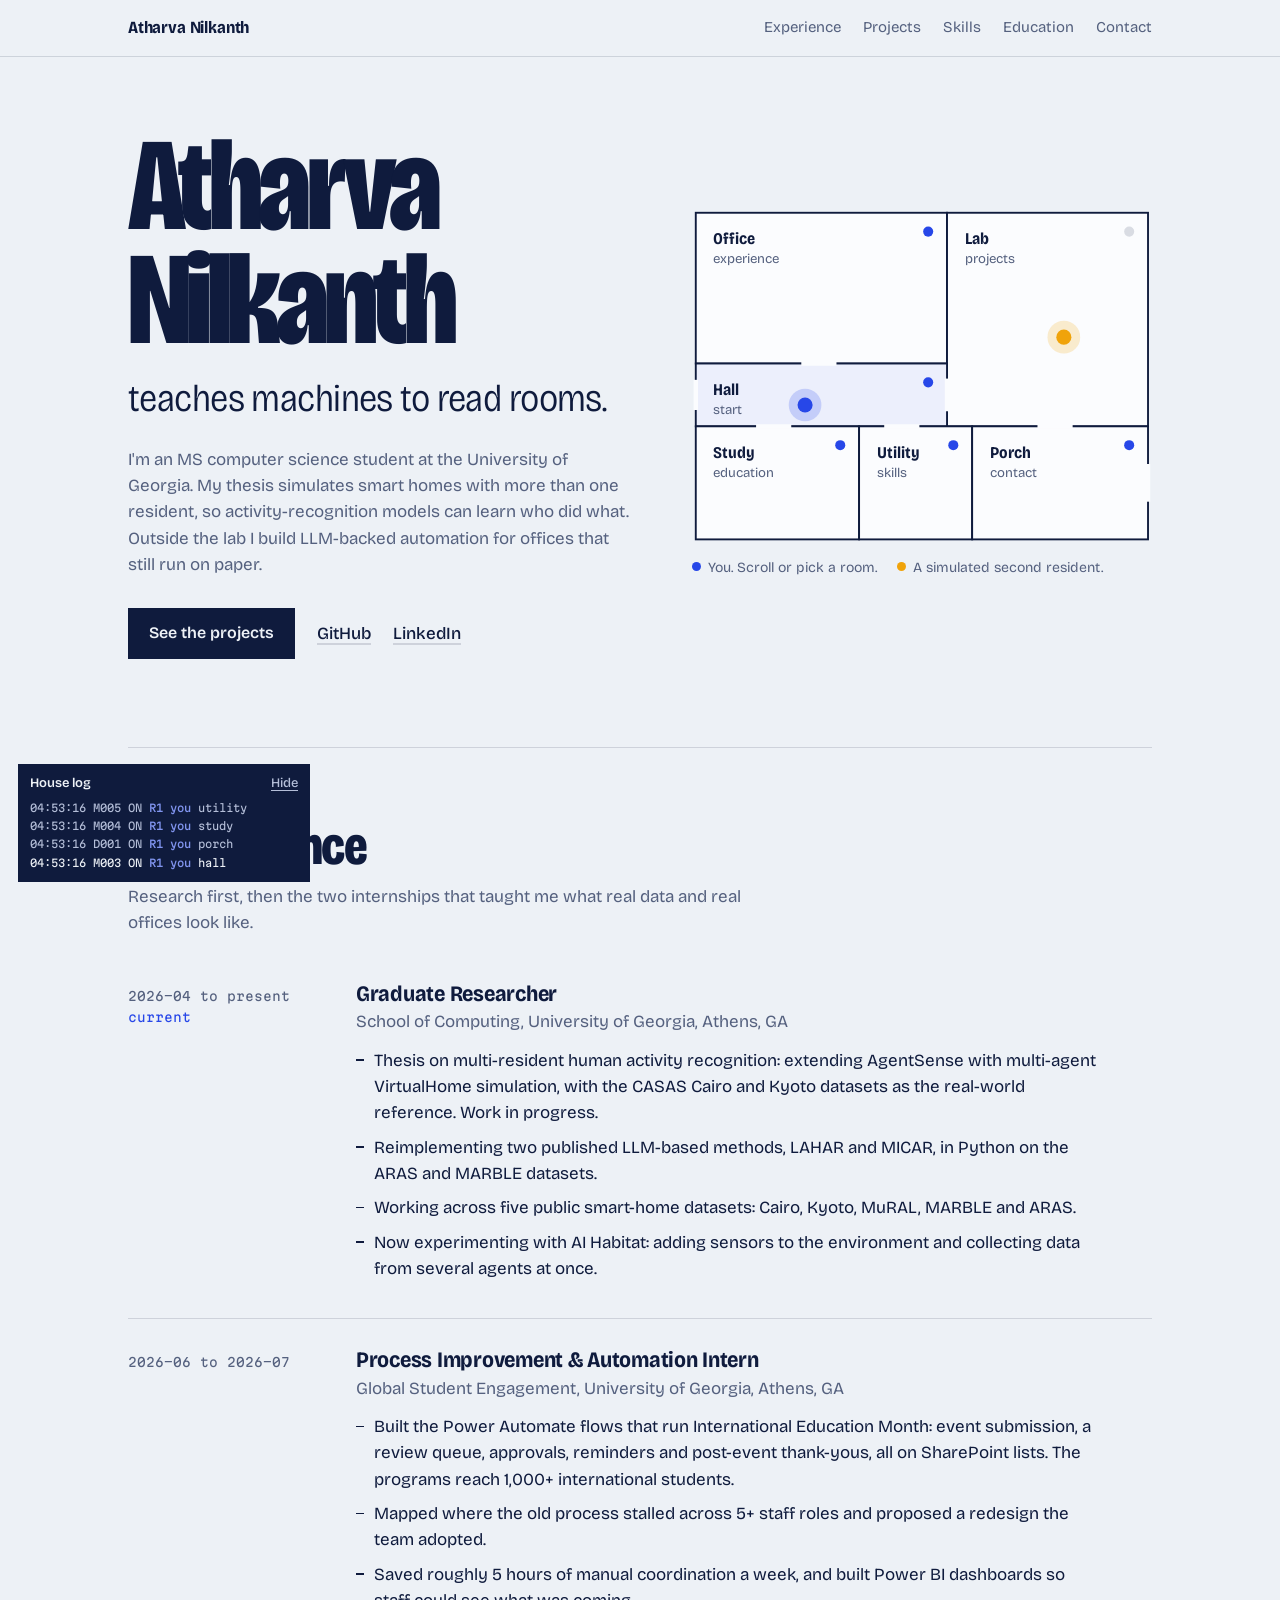
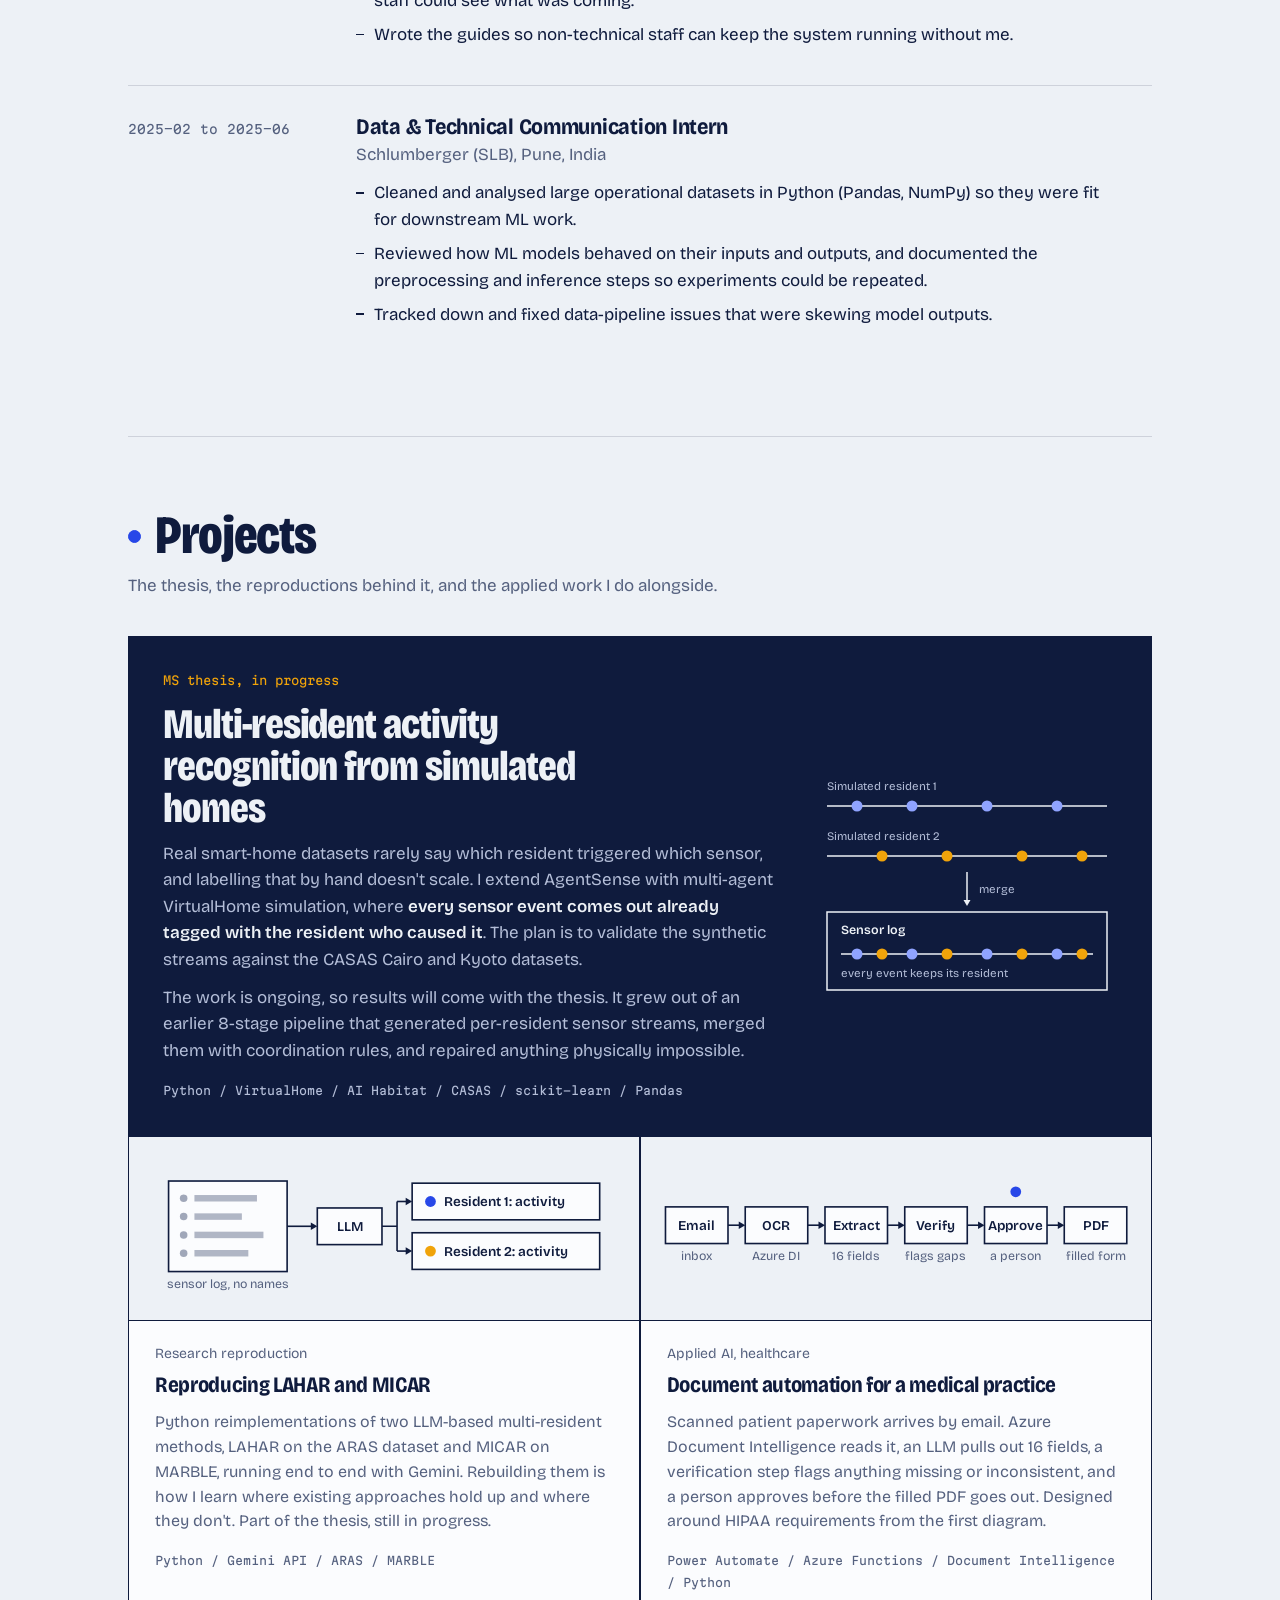
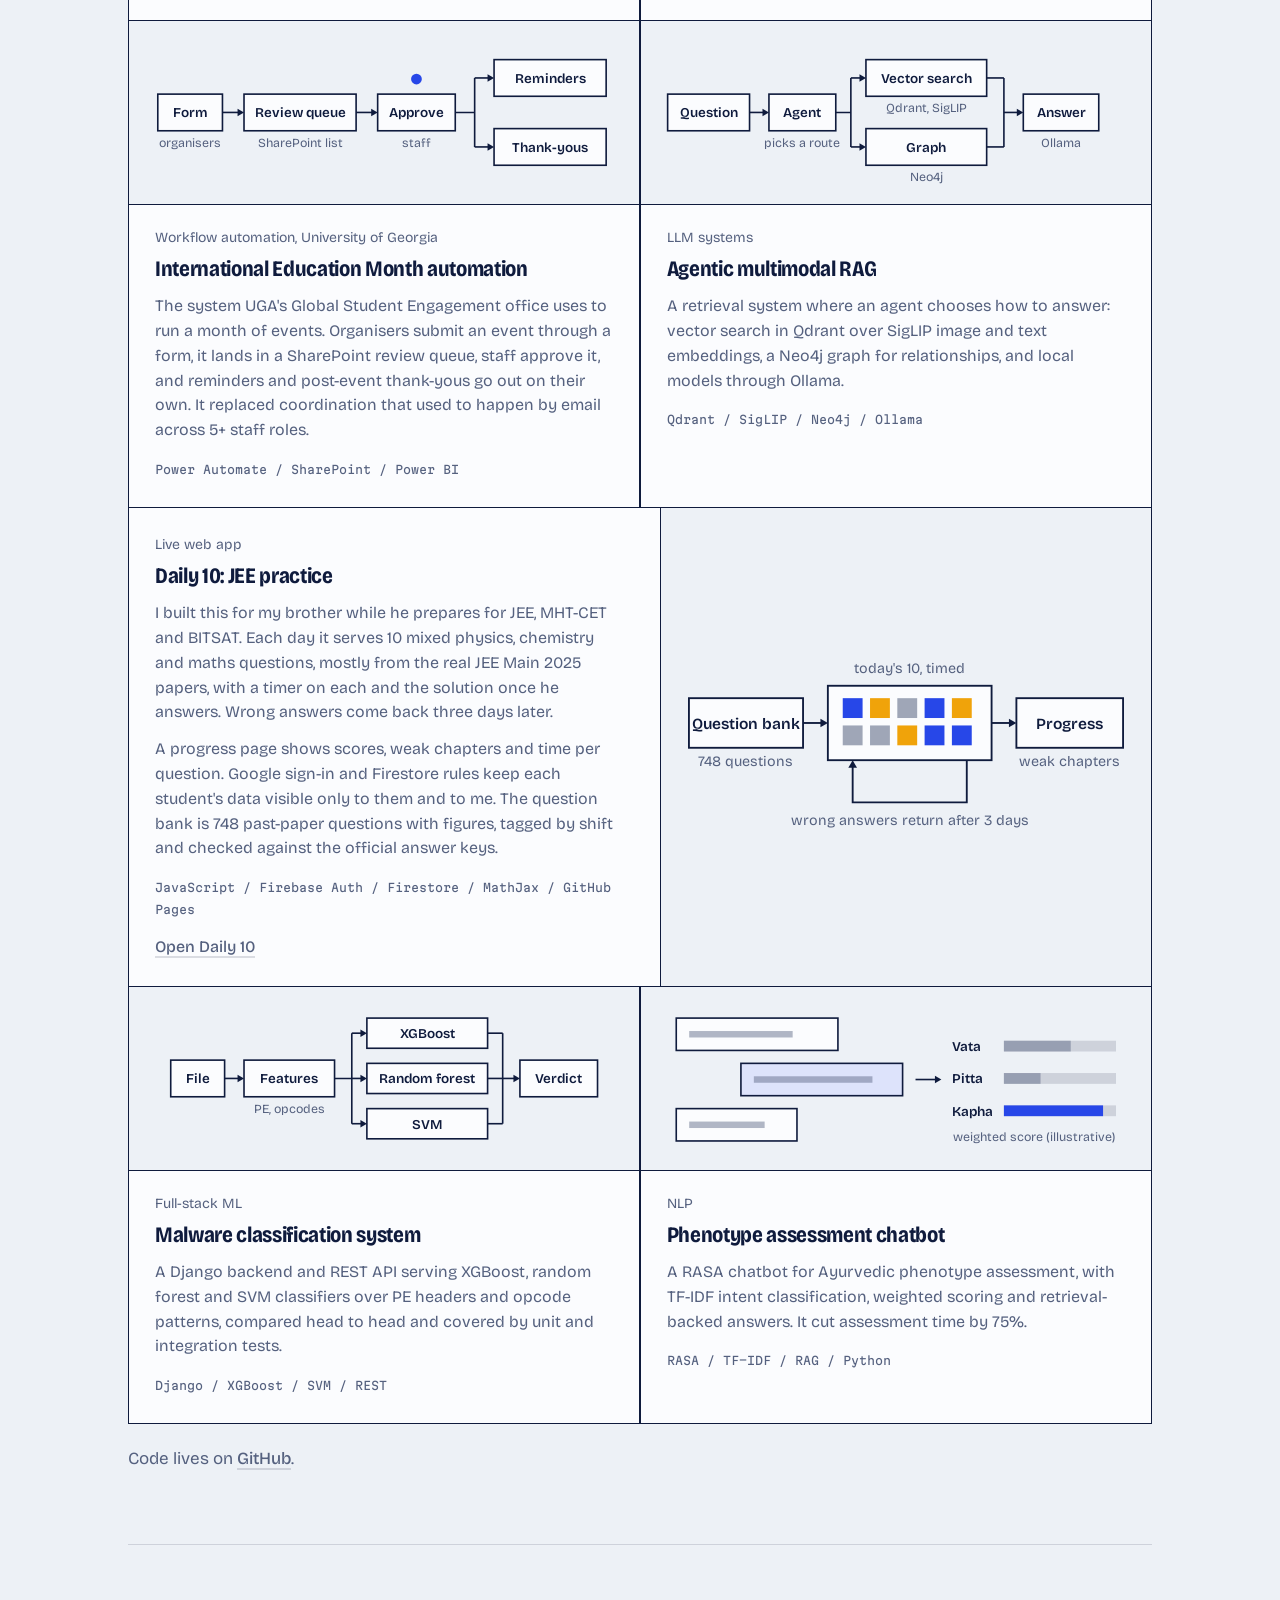
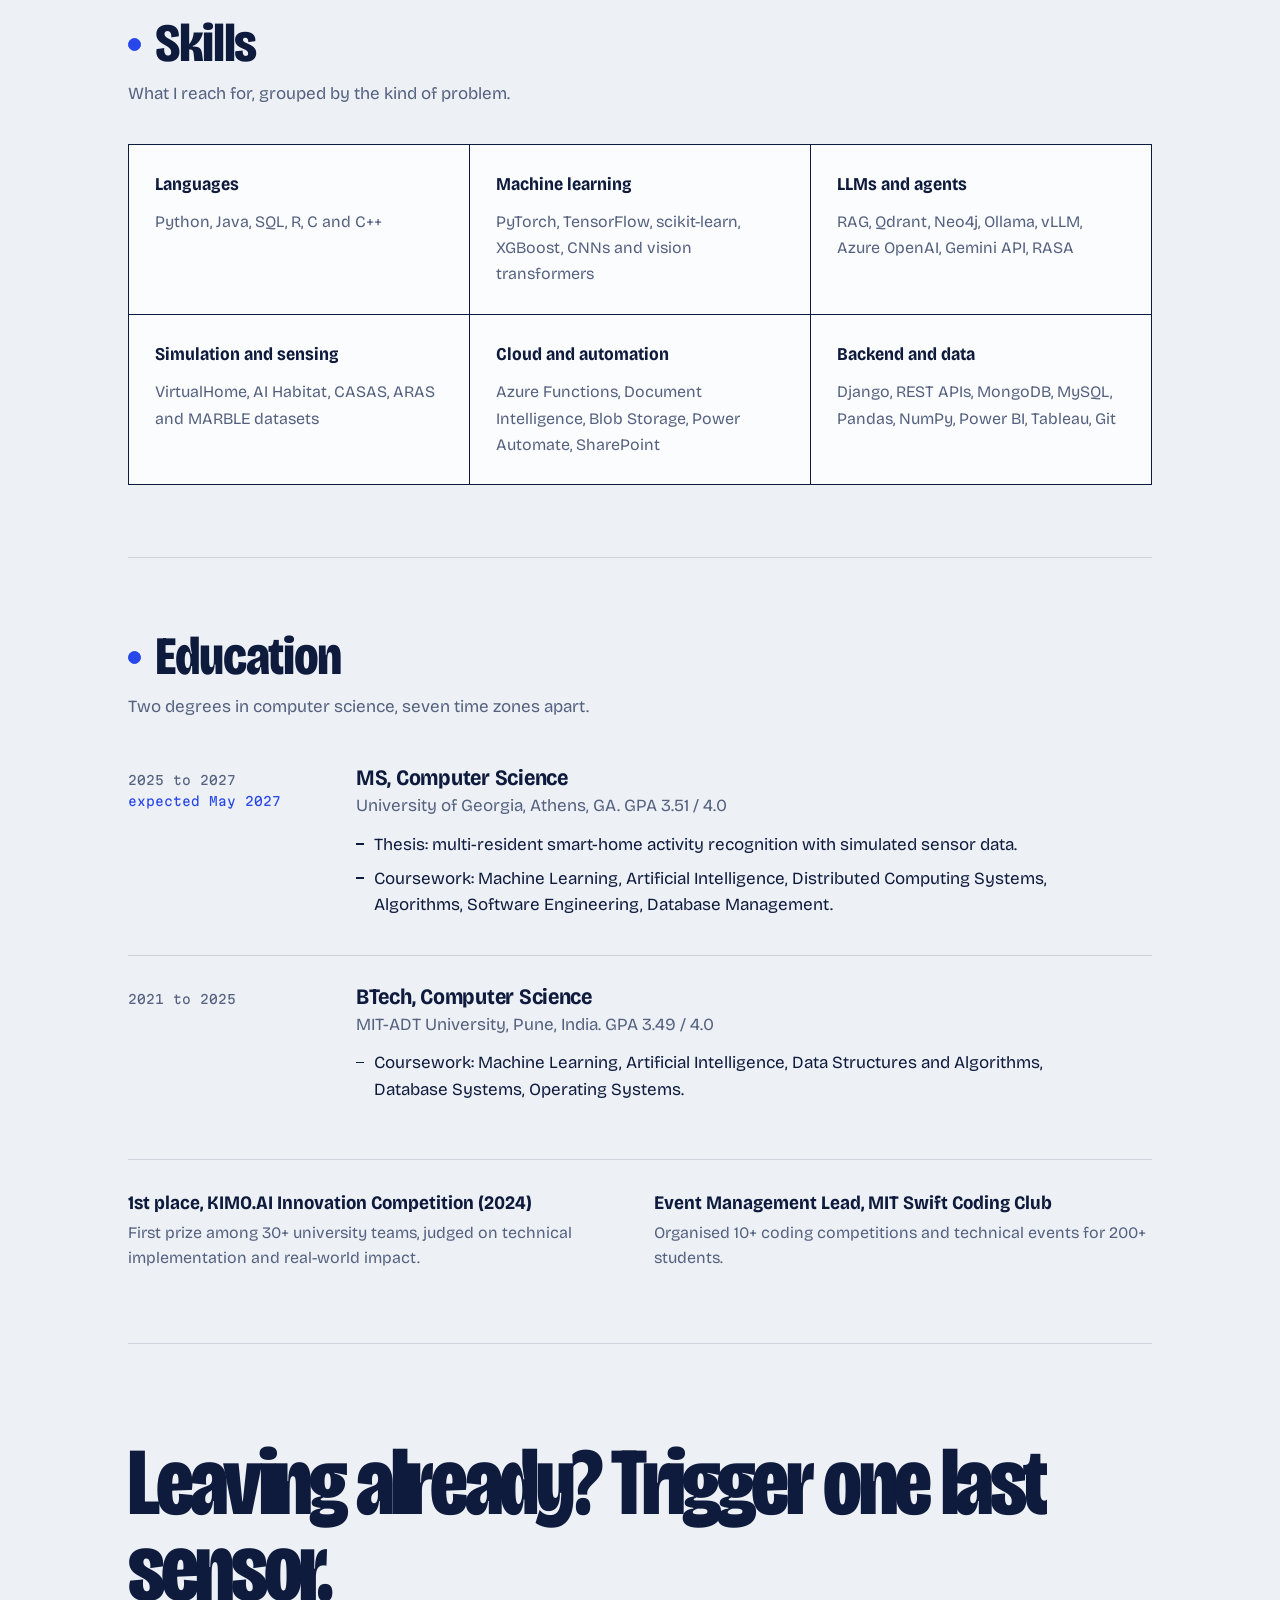
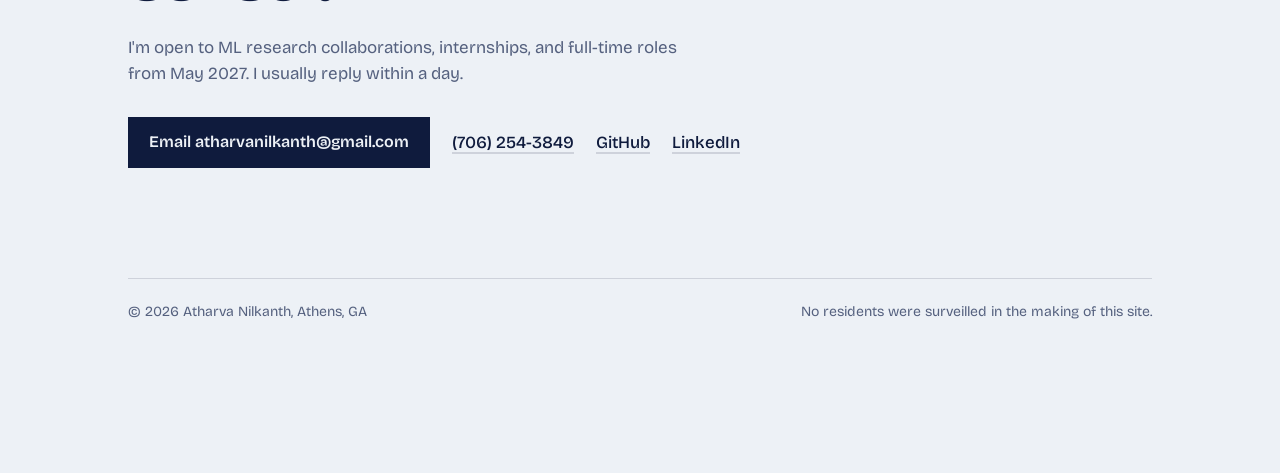
==== commit fa1a8bb8: "Add Daily 10 JEE practice app as a project Co-Authored-By: Claude Opus 5.5 <noreply@anthropic.com> C" ====
--- a/index.html
+++ b/index.html
@@ -188,6 +188,10 @@
 .fig .u{fill:var(--slate);opacity:.55}
 .fig .bar{fill:var(--slate);opacity:.45}
 .fig .track{fill:var(--hair)}
+.projects .wide{grid-column:1/-1;display:grid;grid-template-columns:minmax(0,1fr) minmax(0,1fr);gap:0 40px}
+.projects .wide .fig{order:2;margin:-26px -26px -26px 0;border-bottom:0;border-left:var(--wall) solid var(--midnight);display:flex;align-items:center}
+.projects .wide .go{margin-top:14px}
+@media(max-width:900px){.projects .wide{grid-template-columns:1fr}.projects .wide .fig{order:0;margin:-26px -26px 22px;border-left:0;border-bottom:var(--wall) solid var(--midnight)}}
 .projects .lead{display:grid;grid-template-columns:minmax(0,1fr) 300px;gap:44px;align-items:center}
 .projects .lead .fig{margin:0;padding:0;border:0;background:none;
   --midnight:var(--panel-ink);--slate:var(--panel-soft);--plaster:transparent;--cobalt:var(--panel-r1);--saffron:var(--panel-accent)}
@@ -379,6 +383,18 @@
         <h3>Agentic multimodal RAG</h3>
         <p>A retrieval system where an agent chooses how to answer: vector search in Qdrant over SigLIP image and text embeddings, a Neo4j graph for relationships, and local models through Ollama.</p>
         <div class="stack">Qdrant / SigLIP / Neo4j / Ollama</div>
+      </article>
+
+      <article class="wide">
+        <div class="fig"><svg viewBox="0 6 366 146" role="img" aria-label="A bank of past-paper questions feeds a timed daily set of ten mixed physics, chemistry and maths questions, which feeds a progress page; wrong answers loop back into the daily set after three days."><rect class="n" x="8" y="40" width="92" height="40"/><text x="54.0" y="64.5" text-anchor="middle">Question bank</text><text class="s" x="54.0" y="95" text-anchor="middle">748 questions</text><path class="w" d="M100 60H115"/><polygon class="h" points="120,60 114,56.5 114,63.5"/><rect class="n" x="120" y="30" width="132" height="60"/><text class="s" x="186" y="20" text-anchor="middle">today's 10, timed</text><rect class="c1" x="132" y="40" width="16" height="16"/><rect class="c2" x="154" y="40" width="16" height="16"/><rect class="u" x="176" y="40" width="16" height="16"/><rect class="c1" x="198" y="40" width="16" height="16"/><rect class="c2" x="220" y="40" width="16" height="16"/><rect class="u" x="132" y="62" width="16" height="16"/><rect class="u" x="154" y="62" width="16" height="16"/><rect class="c2" x="176" y="62" width="16" height="16"/><rect class="c1" x="198" y="62" width="16" height="16"/><rect class="c1" x="220" y="62" width="16" height="16"/><path class="w" d="M252 60H267"/><polygon class="h" points="272,60 266,56.5 266,63.5"/><rect class="n" x="272" y="40" width="86" height="40"/><text x="315.0" y="64.5" text-anchor="middle">Progress</text><text class="s" x="315.0" y="95" text-anchor="middle">weak chapters</text><path class="w" d="M232 90V124H140V95"/><polygon class="h" points="140,90 136.5,96 143.5,96"/><text class="s" x="186" y="142" text-anchor="middle">wrong answers return after 3 days</text></svg></div>
+        <div>
+          <div class="kind">Live web app</div>
+          <h3>Daily 10: JEE practice</h3>
+          <p>I built this for my brother while he prepares for JEE, MHT-CET and BITSAT. Each day it serves 10 mixed physics, chemistry and maths questions, mostly from the real JEE Main 2025 papers, with a timer on each and the solution once he answers. Wrong answers come back three days later.</p>
+          <p>A progress page shows scores, weak chapters and time per question. Google sign-in and Firestore rules keep each student's data visible only to them and to me. The question bank is 748 past-paper questions with figures, tagged by shift and checked against the official answer keys.</p>
+          <div class="stack">JavaScript / Firebase Auth / Firestore / MathJax / GitHub Pages</div>
+          <p class="go"><a class="tlink" href="https://atharvanilkanth.github.io/Daily-10--JEE/" target="_blank" rel="noopener">Open Daily 10</a></p>
+        </div>
       </article>
 
       <article class="half">
